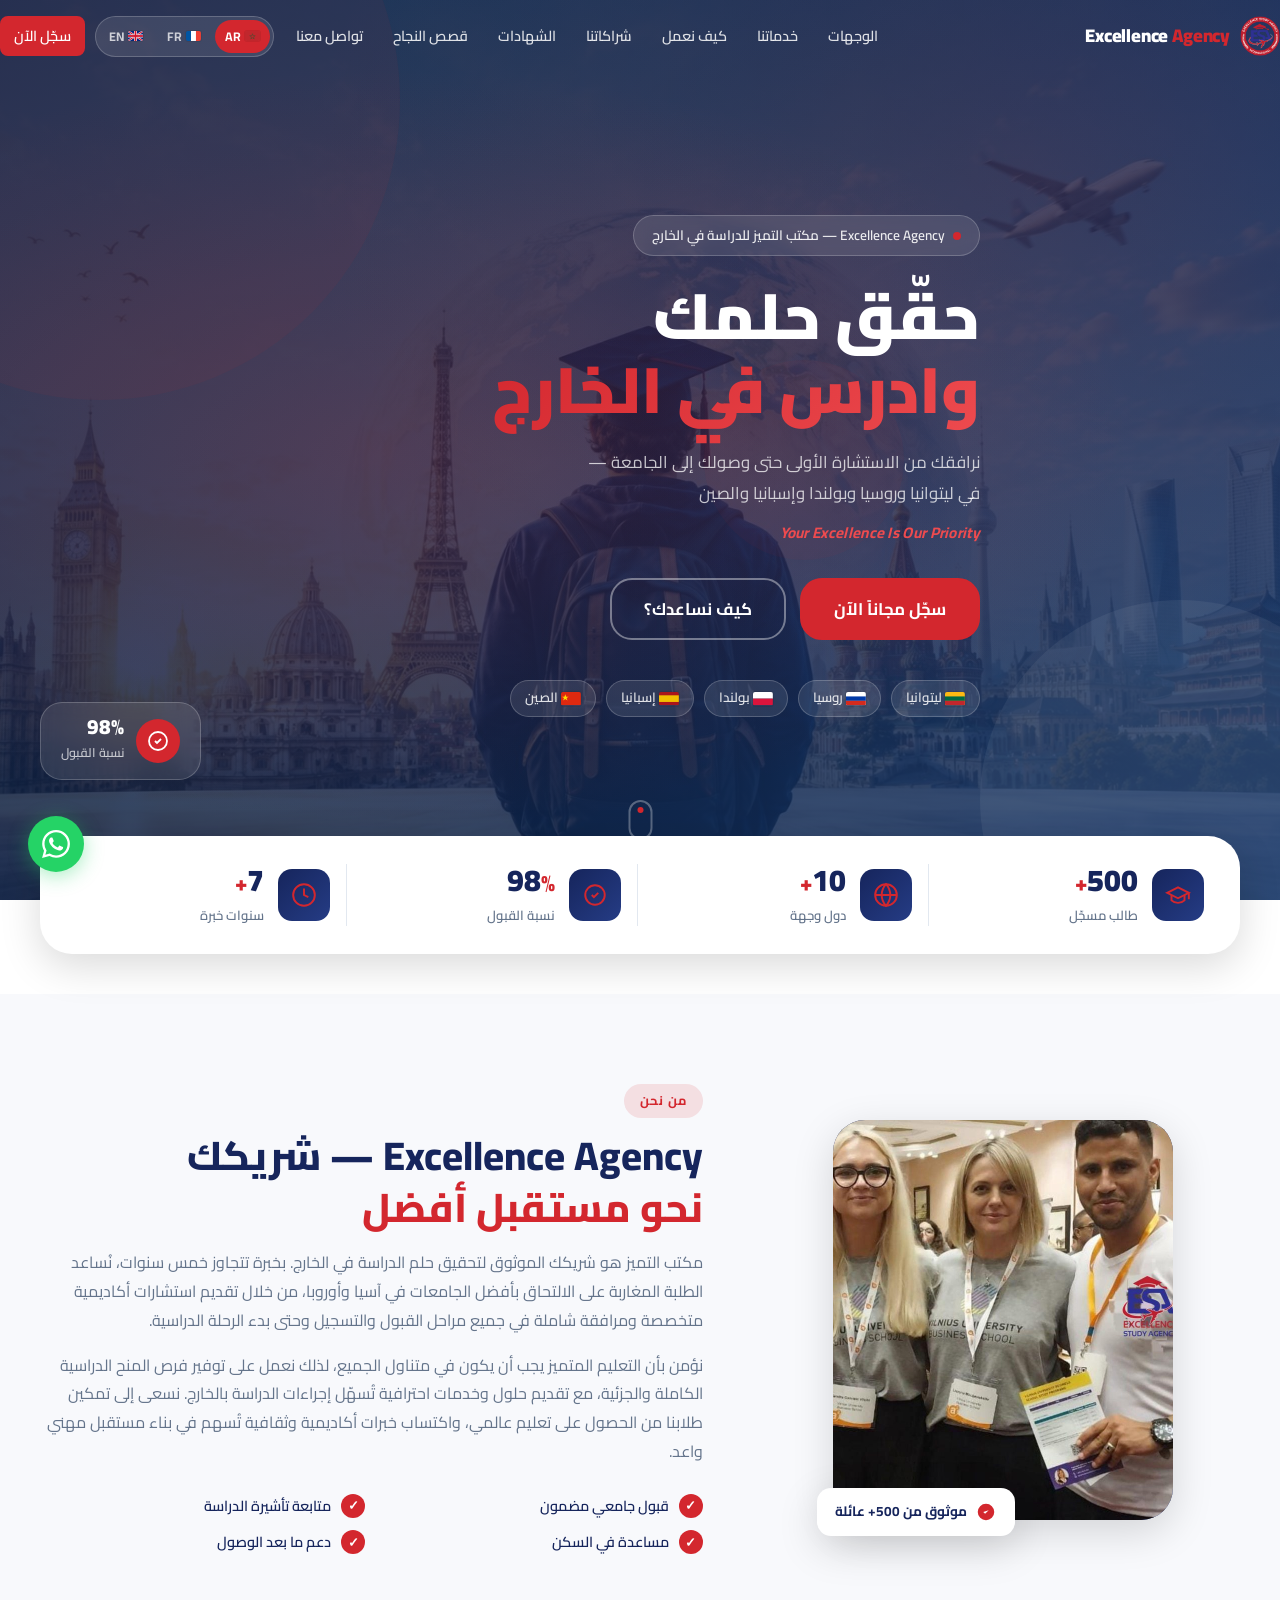
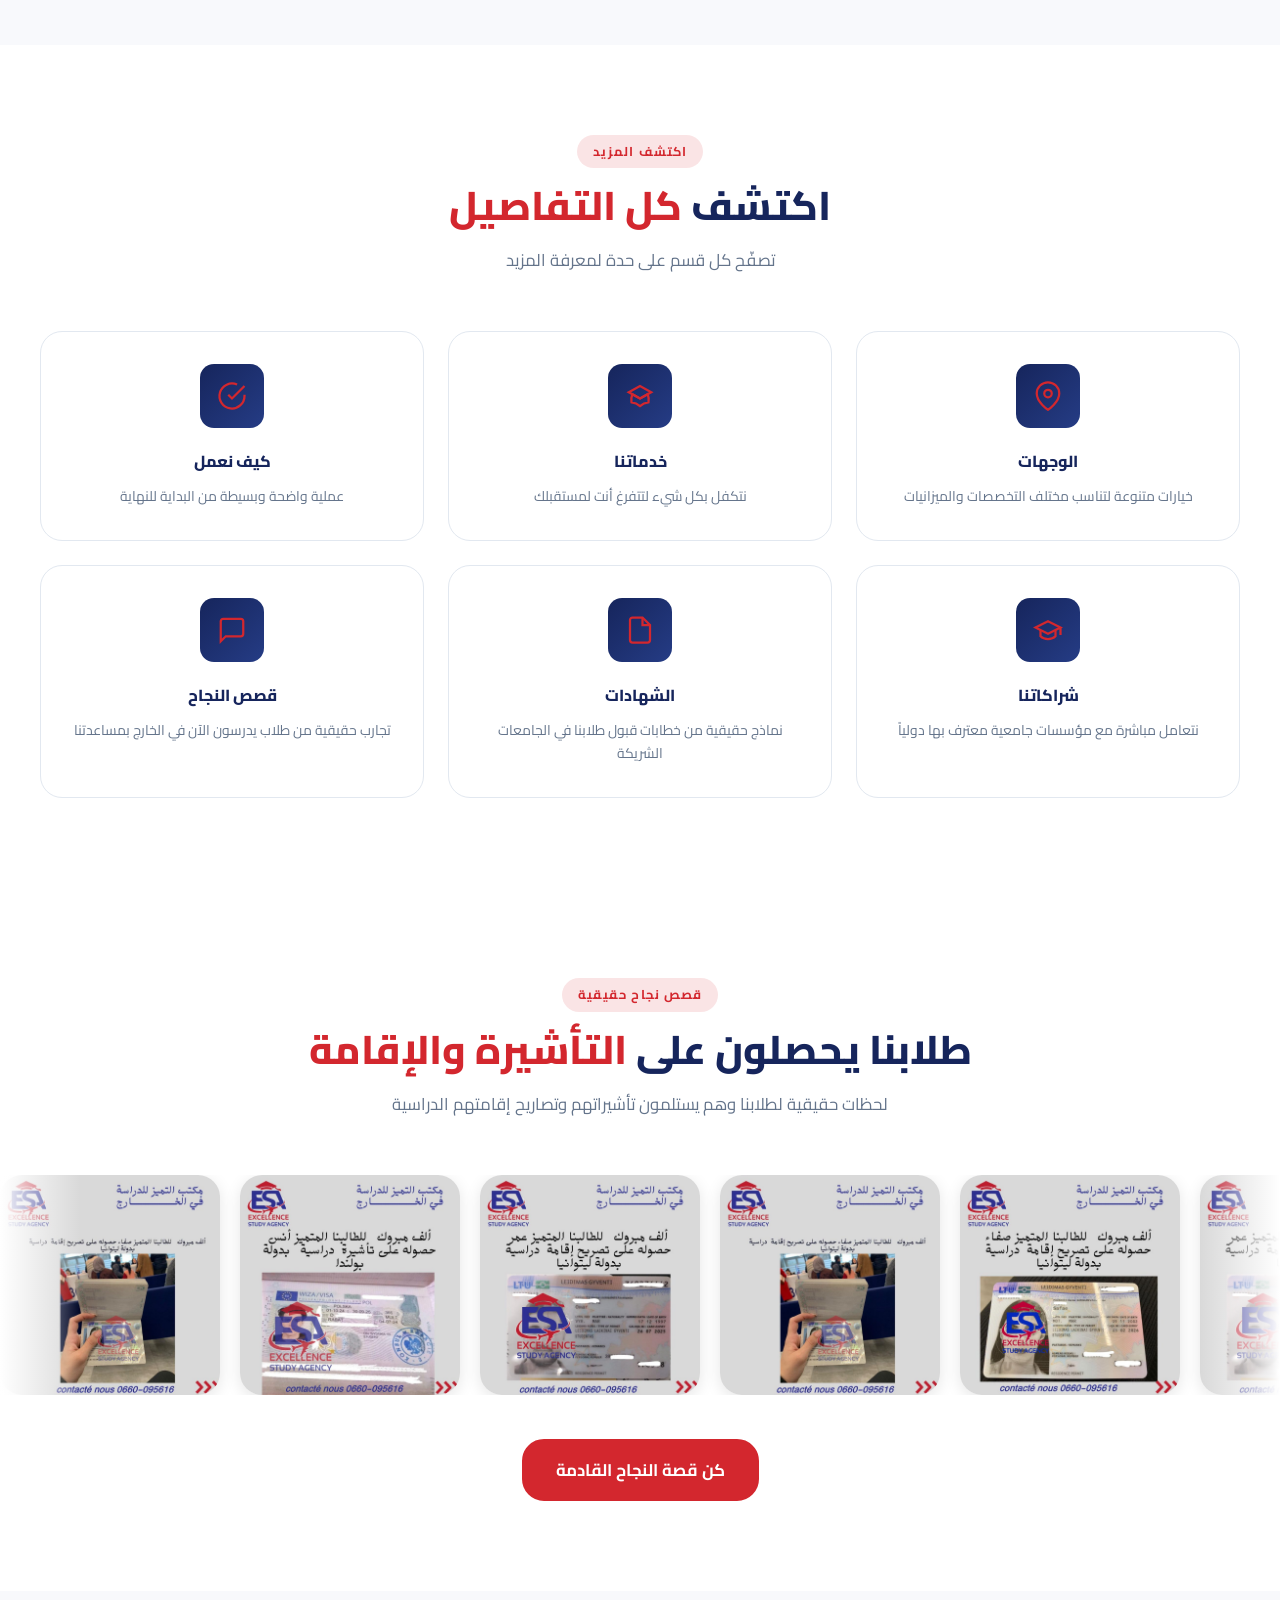
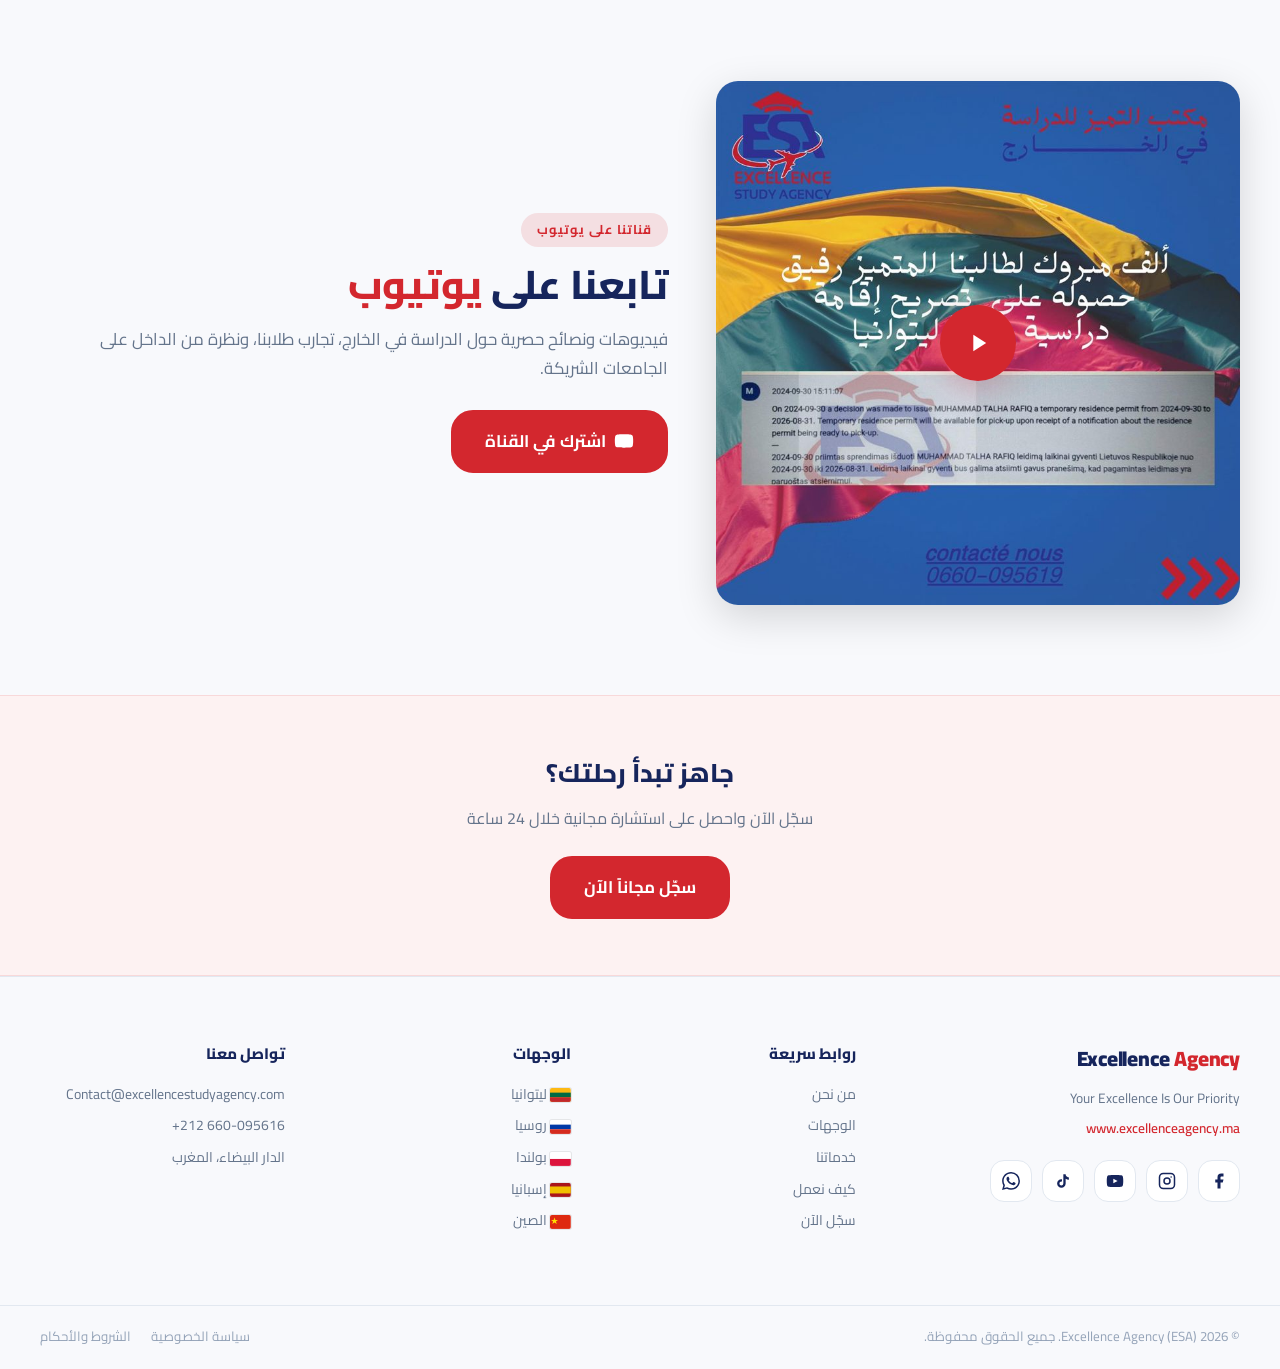
==== index.html @ 43adf882 "Rebrand to Excellence Agency and wire up the apply form to Telegram/Sheets Rebrand: replaced "Excell" ====
<!DOCTYPE html>
<html lang="ar" dir="rtl">
<head>
  <meta charset="UTF-8" />
  <meta name="viewport" content="width=device-width, initial-scale=1.0" />
  <title>Excellence Agency | مكتب التميز للدراسة في الخارج</title>
  <meta name="description" content="مكتب التميز للدراسة في الخارج (ESA) – شريكك الموثوق لإيصالك إلى أفضل الجامعات في ليتوانيا وروسيا وبولندا وإسبانيا والصين." />
  <link rel="preconnect" href="https://fonts.googleapis.com" />
  <link rel="preconnect" href="https://fonts.gstatic.com" crossorigin />
  <link href="https://fonts.googleapis.com/css2?family=Cairo:wght@300;400;500;600;700;800;900&family=Poppins:wght@400;500;600;700;800&display=swap" rel="stylesheet" />
  <link rel="stylesheet" href="css/style.css" />
  <link rel="icon" type="image/png" sizes="32x32" href="img/favicon-32.png" />
  <link rel="icon" type="image/png" sizes="16x16" href="img/favicon-16.png" />
  <link rel="apple-touch-icon" sizes="180x180" href="img/apple-touch-icon.png" />

  <!-- Meta Pixel Code -->
  <script>
  !function(f,b,e,v,n,t,s)
  {if(f.fbq)return;n=f.fbq=function(){n.callMethod?
  n.callMethod.apply(n,arguments):n.queue.push(arguments)};
  if(!f._fbq)f._fbq=n;n.push=n;n.loaded=!0;n.version='2.0';
  n.queue=[];t=b.createElement(e);t.async=!0;
  t.src=v;s=b.getElementsByTagName(e)[0];
  s.parentNode.insertBefore(t,s)}(window, document,'script',
  'https://connect.facebook.net/en_US/fbevents.js');
  fbq('init', 'YOUR_PIXEL_ID');
  fbq('track', 'PageView');
  </script>
  <noscript><img height="1" width="1" style="display:none"
  src="https://www.facebook.com/tr?id=YOUR_PIXEL_ID&ev=PageView&noscript=1" /></noscript>
  <!-- End Meta Pixel Code -->
</head>
<body>

<!-- ====== FLAG SPRITE (emoji flags don't render on Windows) ====== -->
<svg style="display:none" aria-hidden="true">
  <symbol id="flag-lt" viewBox="0 0 3 2">
    <rect width="3" height="2" fill="#fdb913"/>
    <rect y="0.667" width="3" height="0.667" fill="#006a44"/>
    <rect y="1.333" width="3" height="0.667" fill="#c1272d"/>
  </symbol>
  <symbol id="flag-ru" viewBox="0 0 3 2">
    <rect width="3" height="2" fill="#fff"/>
    <rect y="0.667" width="3" height="0.667" fill="#0039a6"/>
    <rect y="1.333" width="3" height="0.667" fill="#d52b1e"/>
  </symbol>
  <symbol id="flag-pl" viewBox="0 0 3 2">
    <rect width="3" height="1" fill="#fff"/>
    <rect y="1" width="3" height="1" fill="#dc143c"/>
  </symbol>
  <symbol id="flag-es" viewBox="0 0 3 2">
    <rect width="3" height="2" fill="#aa151b"/>
    <rect y="0.5" width="3" height="1" fill="#f1bf00"/>
  </symbol>
  <symbol id="flag-de" viewBox="0 0 3 2">
    <rect width="3" height="0.667" fill="#000"/>
    <rect y="0.667" width="3" height="0.667" fill="#dd0000"/>
    <rect y="1.333" width="3" height="0.667" fill="#ffce00"/>
  </symbol>
  <symbol id="flag-fr" viewBox="0 0 3 2">
    <rect width="1" height="2" fill="#0055a4"/>
    <rect x="1" width="1" height="2" fill="#fff"/>
    <rect x="2" width="1" height="2" fill="#ef4135"/>
  </symbol>
  <symbol id="flag-ro" viewBox="0 0 3 2">
    <rect width="1" height="2" fill="#002b7f"/>
    <rect x="1" width="1" height="2" fill="#fcd116"/>
    <rect x="2" width="1" height="2" fill="#ce1126"/>
  </symbol>
  <symbol id="flag-tr" viewBox="0 0 3 2">
    <rect width="3" height="2" fill="#e30a17"/>
    <circle cx="1.15" cy="1" r="0.5" fill="#fff"/>
    <circle cx="1.3" cy="1" r="0.42" fill="#e30a17"/>
    <polygon points="1.75,1 1.9,1.08 1.86,0.9 2,0.78 1.82,0.76 1.75,0.6 1.68,0.76 1.5,0.78 1.64,0.9 1.6,1.08" fill="#fff"/>
  </symbol>
  <symbol id="flag-cy" viewBox="0 0 3 2">
    <rect width="3" height="2" fill="#fff"/>
    <path d="M0.8,1.3 Q1.0,0.8 1.4,0.9 Q1.7,0.85 1.9,1.0 Q2.15,0.95 2.3,1.1 Q2.1,1.25 1.9,1.2 Q1.6,1.35 1.3,1.25 Q1.0,1.4 0.8,1.3 Z" fill="#d57800"/>
  </symbol>
  <symbol id="flag-ma" viewBox="0 0 3 2">
    <rect width="3" height="2" fill="#c1272d"/>
    <polygon points="1.5,0.55 1.63,0.95 2.05,0.95 1.71,1.19 1.84,1.6 1.5,1.35 1.16,1.6 1.29,1.19 0.95,0.95 1.37,0.95" fill="none" stroke="#006233" stroke-width="0.07"/>
  </symbol>
  <symbol id="flag-cn" viewBox="0 0 3 2"><rect width="3" height="2" fill="#de2910"/><polygon points="0.65,0.35 0.78,0.72 1.15,0.72 0.85,0.92 0.97,1.28 0.65,1.07 0.33,1.28 0.45,0.92 0.15,0.72 0.52,0.72" fill="#ffde00"/></symbol>
  <symbol id="flag-gb" viewBox="0 0 3 2">
    <rect width="3" height="2" fill="#00247d"/>
    <polygon points="0,0 0.3,0 3,1.75 3,2 2.7,2 0,0.25" fill="#fff"/>
    <polygon points="3,0 2.7,0 0,1.75 0,2 0.3,2 3,0.25" fill="#fff"/>
    <polygon points="0,0 0.15,0 3,1.85 3,2 2.85,2 0,0.15" fill="#cf142b"/>
    <polygon points="3,0 2.85,0 0,1.85 0,2 0.15,2 3,0.15" fill="#cf142b"/>
    <rect x="1.2" width="0.6" height="2" fill="#fff"/>
    <rect y="0.7" width="3" height="0.6" fill="#fff"/>
    <rect x="1.32" width="0.36" height="2" fill="#cf142b"/>
    <rect y="0.82" width="3" height="0.36" fill="#cf142b"/>
  </symbol>
</svg>

<!-- ====== NAVBAR ====== -->
<header id="navbar" class="navbar">
  <div class="container nav-inner">
    <a href="index.html" class="logo">
      <img src="img/logo.png" alt="Excellence Agency" class="logo-img" />
      <span class="logo-text">Excellence <span class="logo-accent">Agency</span></span>
    </a>

    <nav class="nav-links" id="navLinks">
      <a href="destinations.html" data-i18n="nav.destinations">الوجهات</a>
      <a href="services.html" data-i18n="nav.services">خدماتنا</a>
      <a href="how-it-works.html" data-i18n="nav.how">كيف نعمل</a>
      <a href="partners.html" data-i18n="nav.partners">شراكاتنا</a>
      <a href="certificates.html" data-i18n="nav.certificates">الشهادات</a>
      <a href="testimonials.html" data-i18n="nav.testimonials">قصص النجاح</a>
      <a href="contact.html" data-i18n="nav.contact">تواصل معنا</a>
      <div class="lang-switch">
        <button type="button" data-lang="ar" aria-label="العربية"><svg class="flag-icon"><use href="#flag-ma"/></svg> AR</button>
        <button type="button" data-lang="fr" aria-label="Français"><svg class="flag-icon"><use href="#flag-fr"/></svg> FR</button>
        <button type="button" data-lang="en" aria-label="English"><svg class="flag-icon"><use href="#flag-gb"/></svg> EN</button>
      </div>
      <a href="apply.html" class="btn btn-primary btn-sm" data-i18n="nav.cta">سجّل الآن</a>
    </nav>

    <button class="hamburger" id="hamburger" aria-label="القائمة">
      <span></span><span></span><span></span>
    </button>
  </div>
</header>

<!-- ====== HERO ====== -->
<section class="hero" id="home">
  <div class="hero-bg">
    <div class="hero-slider">
      <div class="hero-slide active" style="background-image:url('img/hero-slide-1.jpg')"></div>
    </div>
    <div class="hero-overlay"></div>
    <div class="hero-shapes">
      <div class="shape shape-1"></div>
      <div class="shape shape-2"></div>
      <div class="shape shape-3"></div>
    </div>
  </div>
  <div class="container hero-content">
    <div class="hero-badge animate-fade-up">
      <span class="badge-dot"></span>
      <span data-i18n="hero.badge">Excellence Agency — مكتب التميز للدراسة في الخارج</span>
    </div>
    <h1 class="hero-title animate-fade-up delay-1" data-i18n-html="hero.title.html">
      حقّق حلمك<br />
      <span class="hero-highlight">وادرس في الخارج</span>
    </h1>
    <p class="hero-subtitle animate-fade-up delay-2" data-i18n-html="hero.subtitle.html">
      نرافقك من الاستشارة الأولى حتى وصولك إلى الجامعة —<br />
      في ليتوانيا وروسيا وبولندا وإسبانيا والصين
    </p>
    <p class="hero-tagline animate-fade-up delay-2" data-i18n="hero.tagline">Your Excellence Is Our Priority</p>
    <div class="hero-actions animate-fade-up delay-3">
      <a href="apply.html" class="btn btn-primary btn-lg" data-i18n="hero.cta1">
        سجّل مجاناً الآن
      </a>
      <a href="how-it-works.html" class="btn btn-outline btn-lg" data-i18n="hero.cta2">
        كيف نساعدك؟
      </a>
    </div>
    <div class="hero-flags animate-fade-up delay-4">
      <span class="flag-chip"><svg class="flag-icon"><use href="#flag-lt"/></svg> <span data-i18n="dest.lt.name">ليتوانيا</span></span>
      <span class="flag-chip"><svg class="flag-icon"><use href="#flag-ru"/></svg> <span data-i18n="dest.ru.name">روسيا</span></span>
      <span class="flag-chip"><svg class="flag-icon"><use href="#flag-pl"/></svg> <span data-i18n="dest.pl.name">بولندا</span></span>
      <span class="flag-chip"><svg class="flag-icon"><use href="#flag-es"/></svg> <span data-i18n="dest.es.name">إسبانيا</span></span>
      <span class="flag-chip"><svg class="flag-icon"><use href="#flag-cn"/></svg> <span data-i18n="dest.cn.name">الصين</span></span>
    </div>
  </div>
  <div class="hero-scroll">
    <div class="scroll-indicator">
      <div class="scroll-dot"></div>
    </div>
    <span data-i18n="hero.scroll">اكتشف أكثر</span>
  </div>
  <div class="hero-trust-badge">
    <div class="hero-trust-badge-icon">
      <svg width="24" height="24" viewBox="0 0 24 24" fill="none" stroke="currentColor" stroke-width="1.8"><path d="M9 12l2 2 4-4m6 2a9 9 0 11-18 0 9 9 0 0118 0z"/></svg>
    </div>
    <div>
      <strong>98%</strong>
      <span data-i18n="stats.acceptance">نسبة القبول</span>
    </div>
  </div>
</section>

<!-- ====== STATS ====== -->
<section class="stats-bar">
  <div class="container stats-grid">
    <div class="stat-item" data-target="500">
      <div class="stat-icon">
        <svg width="26" height="26" viewBox="0 0 24 24" fill="none" stroke="currentColor" stroke-width="1.8"><path d="M22 10v6M2 10l10-5 10 5-10 5-10-5z"/><path d="M6 12v5c3 3 9 3 12 0v-5"/></svg>
      </div>
      <div class="stat-text">
        <span><span class="stat-number" data-count="500">0</span><span class="stat-plus">+</span></span>
        <p class="stat-label" data-i18n="stats.students">طالب مسجّل</p>
      </div>
    </div>
    <div class="stat-item" data-target="10">
      <div class="stat-icon">
        <svg width="26" height="26" viewBox="0 0 24 24" fill="none" stroke="currentColor" stroke-width="1.8"><circle cx="12" cy="12" r="10"/><path d="M2 12h20M12 2a15.3 15.3 0 014 10 15.3 15.3 0 01-4 10 15.3 15.3 0 01-4-10 15.3 15.3 0 014-10z"/></svg>
      </div>
      <div class="stat-text">
        <span><span class="stat-number" data-count="10">0</span><span class="stat-plus">+</span></span>
        <p class="stat-label" data-i18n="stats.countries">دول وجهة</p>
      </div>
    </div>
    <div class="stat-item" data-target="98">
      <div class="stat-icon">
        <svg width="26" height="26" viewBox="0 0 24 24" fill="none" stroke="currentColor" stroke-width="1.8"><path d="M9 12l2 2 4-4m6 2a9 9 0 11-18 0 9 9 0 0118 0z"/></svg>
      </div>
      <div class="stat-text">
        <span><span class="stat-number" data-count="98">0</span><span class="stat-plus">%</span></span>
        <p class="stat-label" data-i18n="stats.acceptance">نسبة القبول</p>
      </div>
    </div>
    <div class="stat-item" data-target="7">
      <div class="stat-icon">
        <svg width="26" height="26" viewBox="0 0 24 24" fill="none" stroke="currentColor" stroke-width="1.8"><circle cx="12" cy="12" r="10"/><polyline points="12 6 12 12 16 14"/></svg>
      </div>
      <div class="stat-text">
        <span><span class="stat-number" data-count="7">0</span><span class="stat-plus">+</span></span>
        <p class="stat-label" data-i18n="stats.experience">سنوات خبرة</p>
      </div>
    </div>
  </div>
</section>

<!-- ====== ABOUT ====== -->
<section class="about section" id="about">
  <div class="container about-grid">
    <div class="about-visual">
      <div class="about-img-wrap">
        <div class="about-img-placeholder">
          <img src="img/founder.jpg" alt="مؤسس Excellence Agency مع فريق Vilnius University Business School" class="about-founder-img" loading="lazy" width="680" height="800" />
        </div>
        <div class="about-badge-float">
          <svg width="22" height="22" viewBox="0 0 24 24" fill="var(--gold)"><path d="M9 12l2 2 4-4m6 2a9 9 0 11-18 0 9 9 0 0118 0z"/></svg>
          <span data-i18n="about.badge">موثوق من 500+ عائلة</span>
        </div>
      </div>
    </div>
    <div class="about-content">
      <div class="section-tag" data-i18n="about.tag">من نحن</div>
      <h2 class="section-title" data-i18n-html="about.title.html">Excellence Agency — شريكك<br /><span class="text-gold">نحو مستقبل أفضل</span></h2>
      <p class="about-text" data-i18n="about.p1">
        مكتب التميز هو شريكك الموثوق لتحقيق حلم الدراسة في الخارج...
      </p>
      <p class="about-text" data-i18n="about.p2">
        نؤمن بأن التعليم المتميز يجب أن يكون في متناول الجميع...
      </p>
      <div class="about-features">
        <div class="about-feature">
          <div class="feature-icon-sm">✓</div>
          <span data-i18n="about.feat1">قبول جامعي مضمون</span>
        </div>
        <div class="about-feature">
          <div class="feature-icon-sm">✓</div>
          <span data-i18n="about.feat2">متابعة تأشيرة الدراسة</span>
        </div>
        <div class="about-feature">
          <div class="feature-icon-sm">✓</div>
          <span data-i18n="about.feat3">مساعدة في السكن</span>
        </div>
        <div class="about-feature">
          <div class="feature-icon-sm">✓</div>
          <span data-i18n="about.feat4">دعم ما بعد الوصول</span>
        </div>
      </div>
    </div>
  </div>
</section>

<!-- ====== EXPLORE (links to dedicated pages) ====== -->
<section class="services section" id="explore" style="background:var(--white)">
  <div class="container">
    <div class="section-header">
      <div class="section-tag" data-i18n="home.explore.tag">اكتشف المزيد</div>
      <h2 class="section-title" data-i18n-html="home.explore.title.html">اكتشف <span class="text-gold">كل التفاصيل</span></h2>
      <p class="section-subtitle" data-i18n="home.explore.subtitle">تصفّح كل قسم على حدة لمعرفة المزيد</p>
    </div>
    <div class="services-grid">
      <a href="destinations.html" class="service-card" style="text-decoration:none">
        <div class="service-icon"><svg viewBox="0 0 24 24" fill="none" stroke="currentColor" stroke-width="1.8"><path d="M21 10c0 7-9 13-9 13s-9-6-9-13a9 9 0 0118 0z"/><circle cx="12" cy="10" r="3"/></svg></div>
        <h3 data-i18n="nav.destinations">الوجهات</h3>
        <p data-i18n="dest.subtitle">خيارات متنوعة لتناسب مختلف التخصصات والميزانيات</p>
      </a>
      <a href="services.html" class="service-card" style="text-decoration:none">
        <div class="service-icon"><svg viewBox="0 0 24 24" fill="none" stroke="currentColor" stroke-width="1.8"><path d="M12 14l9-5-9-5-9 5 9 5z"/><path d="M12 14l6.16-3.422a12.083 12.083 0 01.665 6.479A11.952 11.952 0 0012 20.055a11.952 11.952 0 00-6.824-2.998 12.078 12.078 0 01.665-6.479L12 14z"/></svg></div>
        <h3 data-i18n="nav.services">خدماتنا</h3>
        <p data-i18n="services.subtitle">نتكفل بكل شيء لتتفرغ أنت لمستقبلك</p>
      </a>
      <a href="how-it-works.html" class="service-card" style="text-decoration:none">
        <div class="service-icon"><svg viewBox="0 0 24 24" fill="none" stroke="currentColor" stroke-width="1.8"><path d="M22 11.08V12a10 10 0 11-5.93-9.14"/><polyline points="22 4 12 14.01 9 11.01"/></svg></div>
        <h3 data-i18n="nav.how">كيف نعمل</h3>
        <p data-i18n="how.subtitle">عملية واضحة وبسيطة من البداية للنهاية</p>
      </a>
      <a href="partners.html" class="service-card" style="text-decoration:none">
        <div class="service-icon"><svg viewBox="0 0 24 24" fill="none" stroke="currentColor" stroke-width="1.8"><path d="M22 10v6M2 10l10-5 10 5-10 5-10-5z"/><path d="M6 12v5c3 3 9 3 12 0v-5"/></svg></div>
        <h3 data-i18n="nav.partners">شراكاتنا</h3>
        <p data-i18n="partners.subtitle">نتعامل مباشرة مع مؤسسات جامعية معترف بها دولياً</p>
      </a>
      <a href="certificates.html" class="service-card" style="text-decoration:none">
        <div class="service-icon"><svg viewBox="0 0 24 24" fill="none" stroke="currentColor" stroke-width="1.8"><path d="M14 2H6a2 2 0 00-2 2v16a2 2 0 002 2h12a2 2 0 002-2V8z"/><polyline points="14 2 14 8 20 8"/></svg></div>
        <h3 data-i18n="nav.certificates">الشهادات</h3>
        <p data-i18n="certs.subtitle">نماذج حقيقية من خطابات قبول طلابنا في الجامعات الشريكة</p>
      </a>
      <a href="testimonials.html" class="service-card" style="text-decoration:none">
        <div class="service-icon"><svg viewBox="0 0 24 24" fill="none" stroke="currentColor" stroke-width="1.8"><path d="M21 15a2 2 0 01-2 2H7l-4 4V5a2 2 0 012-2h14a2 2 0 012 2z"/></svg></div>
        <h3 data-i18n="nav.testimonials">قصص النجاح</h3>
        <p data-i18n="testi.subtitle">تجارب حقيقية من طلاب يدرسون الآن في الخارج بمساعدتنا</p>
      </a>
    </div>
  </div>
</section>

<!-- ====== VISA SUCCESS CAROUSEL ====== -->
<section class="visa-success section">
  <div class="container">
    <div class="section-header">
      <div class="section-tag" data-i18n="visa.tag">قصص نجاح حقيقية</div>
      <h2 class="section-title" data-i18n-html="visa.title.html">طلابنا يحصلون على <span class="text-gold">التأشيرة والإقامة</span></h2>
      <p class="section-subtitle" data-i18n="visa.subtitle">لحظات حقيقية لطلابنا وهم يستلمون تأشيراتهم وتصاريح إقامتهم الدراسية</p>
    </div>
  </div>
  <div class="visa-carousel" role="region" aria-label="صور نجاح طلابنا في الحصول على التأشيرة">
    <div class="visa-track">
      <button type="button" class="visa-slide"><img src="img/success/success-01.jpg" alt="طالب حصل على تأشيرة دراسية" loading="lazy" width="900" height="900" /></button>
      <button type="button" class="visa-slide"><img src="img/success/success-02.jpg" alt="طالب حصل على تأشيرة دراسية" loading="lazy" width="900" height="900" /></button>
      <button type="button" class="visa-slide"><img src="img/success/success-03.jpg" alt="طالب حصل على تأشيرة دراسية" loading="lazy" width="900" height="900" /></button>
      <button type="button" class="visa-slide"><img src="img/success/success-04.jpg" alt="طالب حصل على تأشيرة دراسية" loading="lazy" width="900" height="900" /></button>
      <button type="button" class="visa-slide"><img src="img/success/success-05.jpg" alt="طالب حصل على تأشيرة دراسية" loading="lazy" width="900" height="900" /></button>
      <button type="button" class="visa-slide"><img src="img/success/success-06.jpg" alt="طالب حصل على تأشيرة دراسية" loading="lazy" width="900" height="900" /></button>
      <button type="button" class="visa-slide"><img src="img/success/success-07.jpg" alt="طالب حصل على تأشيرة دراسية" loading="lazy" width="900" height="900" /></button>
      <button type="button" class="visa-slide"><img src="img/success/success-08.jpg" alt="طالب حصل على تأشيرة دراسية" loading="lazy" width="900" height="900" /></button>
      <button type="button" class="visa-slide"><img src="img/success/success-09.jpg" alt="طالب حصل على تأشيرة دراسية" loading="lazy" width="900" height="900" /></button>
      <button type="button" class="visa-slide"><img src="img/success/success-10.jpg" alt="طالب حصل على تأشيرة دراسية" loading="lazy" width="900" height="900" /></button>
      <button type="button" class="visa-slide"><img src="img/success/success-11.jpg" alt="طالب حصل على تأشيرة دراسية" loading="lazy" width="900" height="900" /></button>
      <button type="button" class="visa-slide"><img src="img/success/success-12.jpg" alt="طالب حصل على تأشيرة دراسية" loading="lazy" width="900" height="900" /></button>
      <button type="button" class="visa-slide"><img src="img/success/success-13.jpg" alt="طالب حصل على تأشيرة دراسية" loading="lazy" width="900" height="900" /></button>
      <button type="button" class="visa-slide"><img src="img/success/success-14.jpg" alt="طالب حصل على تأشيرة دراسية" loading="lazy" width="900" height="900" /></button>
      <button type="button" class="visa-slide"><img src="img/success/success-15.jpg" alt="طالب حصل على تأشيرة دراسية" loading="lazy" width="900" height="900" /></button>
      <button type="button" class="visa-slide"><img src="img/success/success-16.jpg" alt="طالب حصل على تأشيرة دراسية" loading="lazy" width="900" height="900" /></button>
      <button type="button" class="visa-slide"><img src="img/success/success-17.jpg" alt="طالب حصل على تأشيرة دراسية" loading="lazy" width="900" height="900" /></button>
      <button type="button" class="visa-slide"><img src="img/success/success-18.jpg" alt="طالب حصل على تأشيرة دراسية" loading="lazy" width="900" height="900" /></button>
      <button type="button" class="visa-slide"><img src="img/success/success-19.jpg" alt="طالب حصل على تأشيرة دراسية" loading="lazy" width="900" height="900" /></button>
      <button type="button" class="visa-slide"><img src="img/success/success-20.jpg" alt="طالب حصل على تأشيرة دراسية" loading="lazy" width="900" height="900" /></button>
      <button type="button" class="visa-slide"><img src="img/success/success-21.jpg" alt="طالب حصل على تأشيرة دراسية" loading="lazy" width="900" height="900" /></button>
      <button type="button" class="visa-slide"><img src="img/success/success-22.jpg" alt="طالب حصل على تأشيرة دراسية" loading="lazy" width="900" height="900" /></button>
      <button type="button" class="visa-slide"><img src="img/success/success-23.jpg" alt="طالب حصل على تأشيرة دراسية" loading="lazy" width="900" height="900" /></button>
      <button type="button" class="visa-slide"><img src="img/success/success-24.jpg" alt="طالب حصل على تأشيرة دراسية" loading="lazy" width="900" height="900" /></button>
      <button type="button" class="visa-slide"><img src="img/success/success-25.jpg" alt="طالب حصل على تأشيرة دراسية" loading="lazy" width="900" height="900" /></button>
      <button type="button" class="visa-slide"><img src="img/success/success-26.jpg" alt="طالب حصل على تأشيرة دراسية" loading="lazy" width="900" height="900" /></button>
      <button type="button" class="visa-slide"><img src="img/success/success-27.jpg" alt="طالب حصل على تأشيرة دراسية" loading="lazy" width="900" height="900" /></button>
      <button type="button" class="visa-slide"><img src="img/success/success-28.jpg" alt="طالب حصل على تأشيرة دراسية" loading="lazy" width="900" height="900" /></button>
      <button type="button" class="visa-slide"><img src="img/success/success-29.jpg" alt="طالب حصل على تأشيرة دراسية" loading="lazy" width="900" height="900" /></button>
      <button type="button" class="visa-slide"><img src="img/success/success-30.jpg" alt="طالب حصل على تأشيرة دراسية" loading="lazy" width="900" height="900" /></button>
    </div>
  </div>
  <div class="container">
    <div class="visa-success-cta">
      <a href="apply.html" class="btn btn-primary btn-lg" data-i18n="visa.cta">كن قصة النجاح القادمة</a>
    </div>
  </div>
</section>

<div class="cert-lightbox" id="visaLightbox">
  <button type="button" class="cert-lightbox-close" id="visaLightboxClose" aria-label="Close">&times;</button>
  <img src="" alt="" id="visaLightboxImg" />
</div>

<!-- ====== YOUTUBE ====== -->
<section class="youtube-promo section">
  <div class="container youtube-promo-grid">
    <a href="https://www.youtube.com/@excellence_agency" class="youtube-thumbnail" target="_blank" rel="noopener" aria-label="شاهد قناتنا على يوتيوب">
      <img src="img/youtube-thumbnail.jpg" alt="Excellence Agency على يوتيوب" loading="lazy" />
      <span class="youtube-play-btn">
        <svg width="28" height="28" viewBox="0 0 24 24" fill="currentColor"><path d="M8 5v14l11-7z"/></svg>
      </span>
    </a>
    <div class="youtube-promo-text">
      <div class="section-tag" data-i18n="youtube.tag">قناتنا على يوتيوب</div>
      <h2 class="section-title" data-i18n-html="youtube.title.html">تابعنا على <span class="text-gold">يوتيوب</span></h2>
      <p class="section-subtitle" data-i18n="youtube.subtitle">فيديوهات ونصائح حصرية حول الدراسة في الخارج، تجارب طلابنا، ونظرة من الداخل على الجامعات الشريكة.</p>
      <a href="https://www.youtube.com/@excellence_agency" class="btn btn-primary btn-lg" target="_blank" rel="noopener">
        <svg width="20" height="20" viewBox="0 0 24 24" fill="currentColor"><path d="M22.54 6.42a2.78 2.78 0 00-1.95-1.96C18.88 4 12 4 12 4s-6.88 0-8.59.46a2.78 2.78 0 00-1.95 1.96A29 29 0 001 12a29 29 0 00.46 5.58a2.78 2.78 0 001.95 1.95C5.12 20 12 20 12 20s6.88 0 8.59-.47a2.78 2.78 0 001.95-1.95A29 29 0 0023 12a29 29 0 00-.46-5.58z"/><polygon points="9.75 15.02 15.5 12 9.75 8.98 9.75 15.02" fill="white"/></svg>
        <span data-i18n="youtube.cta">اشترك في القناة</span>
      </a>
    </div>
  </div>
</section>

<!-- ====== CTA ====== -->
<section class="page-cta">
  <div class="container">
    <h2 data-i18n="home.cta.title">جاهز تبدأ رحلتك؟</h2>
    <p data-i18n="home.cta.subtitle">سجّل الآن واحصل على استشارة مجانية خلال 24 ساعة</p>
    <a href="apply.html" class="btn btn-primary btn-lg" data-i18n="hero.cta1">سجّل مجاناً الآن</a>
  </div>
</section>

<!-- ====== FOOTER ====== -->
<footer class="footer">
  <div class="container footer-inner">
    <div class="footer-brand">
      <span class="logo-text footer-logo">Excellence <span class="logo-accent">Agency</span></span>
      <p data-i18n="footer.tagline">Your Excellence Is Our Priority</p>
      <p class="footer-site">www.excellenceagency.ma</p>
      <div class="footer-social">
        <a href="https://www.facebook.com/share/19CaDQ6mUM/?mibextid=wwXIfr" class="social-btn" aria-label="فيسبوك" target="_blank" rel="noopener">
          <svg width="18" height="18" viewBox="0 0 24 24" fill="currentColor"><path d="M18 2h-3a5 5 0 00-5 5v3H7v4h3v8h4v-8h3l1-4h-4V7a1 1 0 011-1h3z"/></svg>
        </a>
        <a href="https://www.instagram.com/excellence_agency_esa?igsh=MWF2Zm5uZWpnbW5zbw==" class="social-btn" aria-label="إنستغرام" target="_blank" rel="noopener">
          <svg width="18" height="18" viewBox="0 0 24 24" fill="none" stroke="currentColor" stroke-width="2"><rect x="2" y="2" width="20" height="20" rx="5"/><circle cx="12" cy="12" r="4"/><circle cx="17.5" cy="6.5" r="1" fill="currentColor" stroke="none"/></svg>
        </a>
        <a href="https://www.youtube.com/@excellence_agency" class="social-btn" aria-label="يوتيوب" target="_blank">
          <svg width="18" height="18" viewBox="0 0 24 24" fill="currentColor"><path d="M22.54 6.42a2.78 2.78 0 00-1.95-1.96C18.88 4 12 4 12 4s-6.88 0-8.59.46a2.78 2.78 0 00-1.95 1.96A29 29 0 001 12a29 29 0 00.46 5.58a2.78 2.78 0 001.95 1.95C5.12 20 12 20 12 20s6.88 0 8.59-.47a2.78 2.78 0 001.95-1.95A29 29 0 0023 12a29 29 0 00-.46-5.58z"/><polygon points="9.75 15.02 15.5 12 9.75 8.98 9.75 15.02" fill="white"/></svg>
        </a>
        <a href="https://www.tiktok.com/@excellence_agency?_r=1&_t=ZS-988aOxyGcuA" class="social-btn" aria-label="تيك توك" target="_blank" rel="noopener">
          <svg width="18" height="18" viewBox="0 0 24 24" fill="currentColor"><path d="M16.6 5.82s.51.5 0 0A4.278 4.278 0 0115.54 3h-3.09v12.4a2.592 2.592 0 01-2.59 2.5c-1.42 0-2.6-1.16-2.6-2.6 0-1.72 1.66-3.01 3.37-2.48V9.66c-3.45-.46-6.47 2.22-6.47 5.64 0 3.33 2.76 5.7 5.69 5.7 3.14 0 5.69-2.55 5.69-5.7V9.01a7.35 7.35 0 004.3 1.38V7.3s-1.88.09-3.24-1.48z"/></svg>
        </a>
        <a href="https://wa.me/212660095616" class="social-btn" aria-label="واتساب" target="_blank">
          <svg width="18" height="18" viewBox="0 0 24 24" fill="currentColor"><path d="M17.472 14.382c-.297-.149-1.758-.867-2.03-.967-.273-.099-.471-.148-.67.15-.197.297-.767.966-.94 1.164-.173.199-.347.223-.644.075-.297-.15-1.255-.463-2.39-1.475-.883-.788-1.48-1.761-1.653-2.059-.173-.297-.018-.458.13-.606.134-.133.298-.347.446-.52.149-.174.198-.298.298-.497.099-.198.05-.371-.025-.52-.075-.149-.669-1.612-.916-2.207-.242-.579-.487-.5-.669-.51-.173-.008-.371-.01-.57-.01-.198 0-.52.074-.792.372-.272.297-1.04 1.016-1.04 2.479 0 1.462 1.065 2.875 1.213 3.074.149.198 2.096 3.2 5.077 4.487.709.306 1.262.489 1.694.625.712.227 1.36.195 1.871.118.571-.085 1.758-.719 2.006-1.413.248-.694.248-1.289.173-1.413-.074-.124-.272-.198-.57-.347m-5.421 7.403h-.004a9.87 9.87 0 01-5.031-1.378l-.361-.214-3.741.982.998-3.648-.235-.374a9.86 9.86 0 01-1.51-5.26c.001-5.45 4.436-9.884 9.888-9.884 2.64 0 5.122 1.03 6.988 2.898a9.825 9.825 0 012.893 6.994c-.003 5.45-4.437 9.884-9.885 9.884m8.413-18.297A11.815 11.815 0 0012.05 0C5.495 0 .16 5.335.157 11.892c0 2.096.547 4.142 1.588 5.945L.057 24l6.305-1.654a11.882 11.882 0 005.683 1.448h.005c6.554 0 11.89-5.335 11.893-11.893a11.821 11.821 0 00-3.48-8.413z"/></svg>
        </a>
      </div>    </div>
    <div class="footer-links">
      <h4 data-i18n="footer.links.title">روابط سريعة</h4>
      <a href="index.html#about" data-i18n="footer.links.about">من نحن</a>
      <a href="destinations.html" data-i18n="footer.links.dest">الوجهات</a>
      <a href="services.html" data-i18n="footer.links.services">خدماتنا</a>
      <a href="how-it-works.html" data-i18n="footer.links.how">كيف نعمل</a>
      <a href="apply.html" data-i18n="footer.links.apply">سجّل الآن</a>
    </div>
    <div class="footer-links">
      <h4 data-i18n="footer.dest.title">الوجهات</h4>
      <a href="destinations.html"><svg class="flag-icon"><use href="#flag-lt"/></svg> <span data-i18n="dest.lt.name">ليتوانيا</span></a>
      <a href="destinations.html"><svg class="flag-icon"><use href="#flag-ru"/></svg> <span data-i18n="dest.ru.name">روسيا</span></a>
      <a href="destinations.html"><svg class="flag-icon"><use href="#flag-pl"/></svg> <span data-i18n="dest.pl.name">بولندا</span></a>
      <a href="destinations.html"><svg class="flag-icon"><use href="#flag-es"/></svg> <span data-i18n="dest.es.name">إسبانيا</span></a>
      <a href="destinations.html"><svg class="flag-icon"><use href="#flag-cn"/></svg> <span data-i18n="dest.cn.name">الصين</span></a>
    </div>
    <div class="footer-contact">
      <h4 data-i18n="footer.contact.title">تواصل معنا</h4>
      <p>Contact@excellencestudyagency.com</p>
      <p dir="ltr">+212 660-095616</p>
      <p data-i18n="contact.address.value">الدار البيضاء، المغرب</p>
    </div>
  </div>
  <div class="footer-bottom">
    <div class="container">
      <p data-i18n="footer.copyright">© 2026 Excellence Agency (ESA). جميع الحقوق محفوظة.</p>
      <div class="footer-bottom-links">
        <a href="privacy.html" data-i18n="footer.privacy">سياسة الخصوصية</a>
        <a href="terms.html" data-i18n="footer.terms">الشروط والأحكام</a>
      </div>
    </div>
  </div>
</footer>

<!-- WhatsApp Float Button -->
<a href="https://wa.me/212660095616" class="whatsapp-float" target="_blank" aria-label="واتساب">
  <svg width="28" height="28" viewBox="0 0 24 24" fill="currentColor"><path d="M17.472 14.382c-.297-.149-1.758-.867-2.03-.967-.273-.099-.471-.148-.67.15-.197.297-.767.966-.94 1.164-.173.199-.347.223-.644.075-.297-.15-1.255-.463-2.39-1.475-.883-.788-1.48-1.761-1.653-2.059-.173-.297-.018-.458.13-.606.134-.133.298-.347.446-.52.149-.174.198-.298.298-.497.099-.198.05-.371-.025-.52-.075-.149-.669-1.612-.916-2.207-.242-.579-.487-.5-.669-.51-.173-.008-.371-.01-.57-.01-.198 0-.52.074-.792.372-.272.297-1.04 1.016-1.04 2.479 0 1.462 1.065 2.875 1.213 3.074.149.198 2.096 3.2 5.077 4.487.709.306 1.262.489 1.694.625.712.227 1.36.195 1.871.118.571-.085 1.758-.719 2.006-1.413.248-.694.248-1.289.173-1.413-.074-.124-.272-.198-.57-.347m-5.421 7.403h-.004a9.87 9.87 0 01-5.031-1.378l-.361-.214-3.741.982.998-3.648-.235-.374a9.86 9.86 0 01-1.51-5.26c.001-5.45 4.436-9.884 9.888-9.884 2.64 0 5.122 1.03 6.988 2.898a9.825 9.825 0 012.893 6.994c-.003 5.45-4.437 9.884-9.885 9.884m8.413-18.297A11.815 11.815 0 0012.05 0C5.495 0 .16 5.335.157 11.892c0 2.096.547 4.142 1.588 5.945L.057 24l6.305-1.654a11.882 11.882 0 005.683 1.448h.005c6.554 0 11.89-5.335 11.893-11.893a11.821 11.821 0 00-3.48-8.413z"/></svg>
</a>

<script src="js/i18n.js"></script>
<script src="js/script.js"></script>
</body>
</html>
---- css/style.css ----
/* ============================================
   Excellence Agency - Main Stylesheet
   RTL Arabic | Modern Education Platform
   ============================================ */

/* -- Variables -- */
:root {
  --navy:        #16255c;
  --navy-light:  #253c85;
  --gold:        #d3272e;
  --gold-light:  #ee4b4f;
  --red:         #d3272e;
  --white:       #ffffff;
  --off-white:   #f8f9fc;
  --gray-100:    #f1f4f9;
  --gray-200:    #e2e8f0;
  --gray-400:    #94a3b8;
  --gray-600:    #475569;
  --gray-800:    #1e293b;
  --text:        #1e293b;
  --text-muted:  #64748b;

  --radius-sm:   8px;
  --radius:      14px;
  --radius-lg:   22px;
  --radius-xl:   32px;

  --shadow-sm:   0 1px 3px rgba(0,0,0,.08), 0 1px 2px rgba(0,0,0,.05);
  --shadow:      0 4px 16px rgba(0,0,0,.10);
  --shadow-lg:   0 12px 40px rgba(0,0,0,.15);
  --shadow-gold: 0 8px 32px rgba(211,39,46,.25);

  --transition:  all .3s cubic-bezier(.4,0,.2,1);
  --nav-h:       72px;
}

/* -- Reset & Base -- */
*, *::before, *::after { box-sizing: border-box; margin: 0; padding: 0; }

html { scroll-behavior: smooth; font-size: 16px; }

body {
  font-family: 'Cairo', sans-serif;
  color: var(--text);
  background: var(--white);
  direction: rtl;
  text-align: right;
  line-height: 1.7;
  overflow-x: hidden;
}

img { max-width: 100%; display: block; }
a { text-decoration: none; color: inherit; transition: var(--transition); }
ul { list-style: none; }
input, select, textarea, button { font-family: 'Cairo', sans-serif; }

/* -- Container -- */
.container {
  width: min(1200px, 100% - 2rem);
  margin-inline: auto;
}

/* -- Section Defaults -- */
.section { padding-block: 90px; }

.section-header {
  text-align: center;
  margin-bottom: 56px;
}

.section-tag {
  display: inline-flex;
  align-items: center;
  gap: 8px;
  background: rgba(211,39,46,.12);
  color: var(--gold);
  font-size: .8rem;
  font-weight: 700;
  letter-spacing: .08em;
  text-transform: uppercase;
  padding: 6px 16px;
  border-radius: 100px;
  margin-bottom: 12px;
}

.section-title {
  font-size: clamp(1.7rem, 4vw, 2.5rem);
  font-weight: 800;
  line-height: 1.3;
  color: var(--navy);
  margin-bottom: 14px;
}

.section-subtitle {
  color: var(--text-muted);
  font-size: 1.05rem;
  max-width: 520px;
  margin-inline: auto;
}

.text-gold { color: var(--gold); }

/* -- Buttons -- */
.btn {
  display: inline-flex;
  align-items: center;
  gap: 8px;
  padding: 12px 24px;
  border-radius: var(--radius);
  font-family: 'Cairo', sans-serif;
  font-weight: 700;
  font-size: .95rem;
  cursor: pointer;
  border: 2px solid transparent;
  transition: var(--transition);
  white-space: nowrap;
}

.btn-primary {
  background: var(--gold);
  color: var(--white);
  border-color: var(--gold);
}
.btn-primary:hover {
  background: var(--gold-light);
  border-color: var(--gold-light);
  transform: translateY(-2px);
  box-shadow: var(--shadow-gold);
}

.btn-outline {
  background: transparent;
  color: var(--navy);
  border-color: var(--navy);
}
.btn-outline:hover {
  background: var(--navy);
  color: var(--white);
  transform: translateY(-2px);
}

.btn-whatsapp {
  background: #25d366;
  color: var(--white);
  border-color: #25d366;
}
.btn-whatsapp:hover {
  background: #1ebe5a;
  border-color: #1ebe5a;
  transform: translateY(-2px);
}

.btn-lg { padding: 15px 32px; font-size: 1.05rem; border-radius: var(--radius-lg); }
.btn-sm { padding: 8px 18px; font-size: .87rem; }

/* -- NAVBAR -- */
.navbar {
  position: fixed;
  top: 0;
  inset-inline: 0;
  z-index: 1000;
  height: var(--nav-h);
  display: flex;
  align-items: center;
  transition: var(--transition);
  background: transparent;
}

.navbar.scrolled {
  background: rgba(255,255,255,.97);
  backdrop-filter: blur(12px);
  box-shadow: var(--shadow);
}

.nav-inner {
  display: flex;
  align-items: center;
  justify-content: space-between;
  width: 100%;
}

.logo {
  display: flex;
  align-items: center;
  gap: 10px;
}

.logo-img {
  width: 40px;
  height: 40px;
  object-fit: contain;
}

.logo-text {
  font-size: 1.15rem;
  font-weight: 900;
  color: var(--white);
  transition: var(--transition);
  letter-spacing: -.01em;
  white-space: nowrap;
}

.navbar.scrolled .logo-text { color: var(--navy); }

.logo-accent { color: var(--gold); }

.nav-links {
  display: flex;
  align-items: center;
  gap: 6px;
}

.nav-links a {
  font-size: .9rem;
  font-weight: 600;
  color: rgba(255,255,255,.85);
  padding: 6px 12px;
  border-radius: var(--radius-sm);
  transition: var(--transition);
}

.nav-links a:hover { color: var(--white); background: rgba(255,255,255,.12); }

.navbar.scrolled .nav-links a { color: var(--gray-600); }
.navbar.scrolled .nav-links a:hover { color: var(--navy); background: var(--gray-100); }

.nav-links a.btn-primary,
.navbar.scrolled .nav-links a.btn-primary {
  color: var(--white);
  background: var(--gold);
}
.nav-links a.btn-primary:hover,
.navbar.scrolled .nav-links a.btn-primary:hover {
  color: var(--white);
  background: var(--gold-light);
}

.hamburger {
  display: none;
  flex-direction: column;
  gap: 5px;
  background: none;
  border: none;
  cursor: pointer;
  padding: 6px;
}
.hamburger span {
  display: block;
  width: 26px;
  height: 2.5px;
  background: var(--white);
  border-radius: 2px;
  transition: var(--transition);
}
.navbar.scrolled .hamburger span { background: var(--navy); }

/* -- HERO -- */
.hero {
  position: relative;
  min-height: 100vh;
  display: flex;
  align-items: center;
  overflow: hidden;
  padding-block: calc(var(--nav-h) + 40px) 80px;
}

.hero-bg {
  position: absolute;
  inset: 0;
  background: linear-gradient(135deg, var(--navy) 0%, #0a1f44 40%, #1a3a6b 100%);
  z-index: 0;
}

.hero-slider {
  position: absolute;
  inset: 0;
  overflow: hidden;
}

.hero-slide {
  position: absolute;
  inset: 0;
  background-size: cover;
  background-position: center;
  opacity: 0;
  transition: opacity 1.2s ease;
}

.hero-slide.active {
  opacity: 1;
  animation: heroKenBurns 20s ease-in-out infinite;
}

@keyframes heroKenBurns {
  0% { transform: scale(1) translate(0, 0); }
  50% { transform: scale(1.08) translate(-1%, -1%); }
  100% { transform: scale(1) translate(0, 0); }
}

.hero-overlay {
  position: absolute;
  inset: 0;
  background: radial-gradient(ellipse at 30% 50%, rgba(211,39,46,.18) 0%, transparent 60%),
              radial-gradient(ellipse at 80% 20%, rgba(193,39,45,.14) 0%, transparent 50%),
              linear-gradient(135deg, rgba(13,35,71,.92) 0%, rgba(10,31,68,.82) 45%, rgba(26,58,107,.88) 100%);
}

.hero-shapes {
  position: absolute;
  inset: 0;
  overflow: hidden;
  pointer-events: none;
}

.shape {
  position: absolute;
  border-radius: 50%;
  opacity: .06;
}
.shape-1 {
  width: 600px; height: 600px;
  background: var(--gold);
  top: -200px; left: -200px;
}
.shape-2 {
  width: 400px; height: 400px;
  background: var(--white);
  bottom: -100px; right: -100px;
}
.shape-3 {
  width: 200px; height: 200px;
  background: var(--gold);
  top: 40%; left: 55%;
  opacity: .04;
}

.hero-content {
  position: relative;
  z-index: 1;
  max-width: 680px;
}

.hero-badge {
  display: inline-flex;
  align-items: center;
  gap: 8px;
  background: rgba(255,255,255,.1);
  backdrop-filter: blur(8px);
  border: 1px solid rgba(255,255,255,.2);
  color: rgba(255,255,255,.9);
  font-size: .85rem;
  font-weight: 600;
  padding: 8px 18px;
  border-radius: 100px;
  margin-bottom: 24px;
}

.badge-dot {
  width: 8px; height: 8px;
  background: var(--gold);
  border-radius: 50%;
  animation: pulse 2s infinite;
}

@keyframes pulse {
  0%, 100% { opacity: 1; transform: scale(1); }
  50% { opacity: .6; transform: scale(1.3); }
}

.hero-title {
  font-size: clamp(2.4rem, 6vw, 4rem);
  font-weight: 900;
  color: var(--white);
  line-height: 1.15;
  margin-bottom: 20px;
}

.hero-highlight {
  background: linear-gradient(135deg, var(--gold), var(--gold-light));
  -webkit-background-clip: text;
  -webkit-text-fill-color: transparent;
  background-clip: text;
}

.hero-subtitle {
  font-size: 1.05rem;
  color: rgba(255,255,255,.75);
  margin-bottom: 12px;
  line-height: 1.8;
}

.hero-tagline {
  font-family: 'Cairo', sans-serif;
  font-size: .95rem;
  font-weight: 700;
  font-style: italic;
  color: var(--gold-light);
  letter-spacing: .02em;
  margin-bottom: 32px;
  direction: ltr;
  text-align: right;
}

.hero-actions {
  display: flex;
  flex-wrap: wrap;
  gap: 14px;
  margin-bottom: 40px;
}

.hero-actions .btn-outline {
  color: var(--white);
  border-color: rgba(255,255,255,.4);
}
.hero-actions .btn-outline:hover {
  background: rgba(255,255,255,.12);
  border-color: var(--white);
  color: var(--white);
}

.hero-flags {
  display: flex;
  flex-wrap: wrap;
  gap: 10px;
}

.flag-chip {
  background: rgba(255,255,255,.1);
  border: 1px solid rgba(255,255,255,.2);
  color: rgba(255,255,255,.85);
  padding: 6px 14px;
  border-radius: 100px;
  font-size: .83rem;
  font-weight: 600;
  backdrop-filter: blur(6px);
}

.hero-scroll {
  position: absolute;
  bottom: 32px;
  left: 50%;
  transform: translateX(-50%);
  display: flex;
  flex-direction: column;
  align-items: center;
  gap: 8px;
  color: rgba(255,255,255,.5);
  font-size: .75rem;
  z-index: 1;
}

.hero-trust-badge {
  position: absolute;
  bottom: 120px;
  inset-inline-end: 40px;
  z-index: 2;
  display: flex;
  align-items: center;
  gap: 12px;
  background: rgba(255,255,255,.1);
  backdrop-filter: blur(10px);
  border: 1px solid rgba(255,255,255,.2);
  border-radius: var(--radius-lg);
  padding: 14px 20px;
  animation: floatBadge 4s ease-in-out infinite;
}

.hero-trust-badge-icon {
  width: 44px;
  height: 44px;
  border-radius: 50%;
  background: var(--gold);
  color: var(--white);
  display: flex;
  align-items: center;
  justify-content: center;
  flex-shrink: 0;
}

.hero-trust-badge strong {
  display: block;
  color: var(--white);
  font-size: 1.3rem;
  font-weight: 900;
  line-height: 1;
}

.hero-trust-badge span {
  color: rgba(255,255,255,.7);
  font-size: .78rem;
  font-weight: 600;
}

@keyframes floatBadge {
  0%, 100% { transform: translateY(0); }
  50% { transform: translateY(-10px); }
}

@media (max-width: 1024px) {
  .hero-trust-badge { display: none; }
}

.scroll-indicator {
  width: 24px; height: 40px;
  border: 2px solid rgba(255,255,255,.3);
  border-radius: 12px;
  display: flex;
  align-items: flex-start;
  justify-content: center;
  padding: 5px;
}

.scroll-dot {
  width: 6px; height: 6px;
  background: var(--gold);
  border-radius: 50%;
  animation: scrollDown 1.8s infinite;
}

@keyframes scrollDown {
  0% { transform: translateY(0); opacity: 1; }
  100% { transform: translateY(18px); opacity: 0; }
}

/* -- Animations -- */
.animate-fade-up {
  opacity: 0;
  transform: translateY(30px);
  animation: fadeUp .7s forwards;
}
.delay-1 { animation-delay: .1s; }
.delay-2 { animation-delay: .25s; }
.delay-3 { animation-delay: .4s; }
.delay-4 { animation-delay: .55s; }

@keyframes fadeUp {
  to { opacity: 1; transform: translateY(0); }
}

/* -- STATS BAR -- */
.stats-bar {
  position: relative;
  z-index: 5;
  margin-top: -64px;
  margin-bottom: 40px;
  padding-inline: 1rem;
}

.stats-grid {
  display: grid;
  grid-template-columns: repeat(4, 1fr);
  gap: 4px;
  background: var(--white);
  border-radius: var(--radius-xl);
  box-shadow: var(--shadow-lg);
  padding: 28px 20px;
}

.stat-item {
  display: flex;
  align-items: center;
  gap: 14px;
  padding-inline: 16px;
  border-inline-start: 1px solid var(--gray-200);
}

.stat-item:first-child {
  border-inline-start: none;
}

.stat-icon {
  width: 52px;
  height: 52px;
  flex-shrink: 0;
  border-radius: var(--radius);
  background: linear-gradient(135deg, var(--navy), var(--navy-light));
  color: var(--gold);
  display: flex;
  align-items: center;
  justify-content: center;
}

.stat-number {
  font-size: 1.9rem;
  font-weight: 900;
  color: var(--navy);
  line-height: 1;
  font-variant-numeric: tabular-nums;
}

.stat-plus {
  font-size: 1.4rem;
  font-weight: 900;
  color: var(--gold);
}

.stat-label {
  font-size: .82rem;
  color: var(--text-muted);
  margin-top: 2px;
  font-weight: 600;
}

/* -- ABOUT -- */
.about { background: var(--off-white); }

.about-grid {
  display: grid;
  grid-template-columns: 1fr 1.4fr;
  gap: 64px;
  align-items: center;
}

.about-visual { display: flex; justify-content: center; }

.about-img-wrap {
  position: relative;
  width: 340px;
}

.about-img-placeholder {
  width: 340px;
  height: 400px;
  background: linear-gradient(135deg, var(--navy) 0%, var(--navy-light) 100%);
  border-radius: var(--radius-xl);
  display: flex;
  align-items: center;
  justify-content: center;
  box-shadow: var(--shadow-lg);
}

.about-badge-float {
  position: absolute;
  bottom: -16px;
  left: -16px;
  background: var(--white);
  border-radius: var(--radius);
  padding: 12px 18px;
  display: flex;
  align-items: center;
  gap: 8px;
  box-shadow: var(--shadow-lg);
  font-size: .85rem;
  font-weight: 700;
  color: var(--navy);
}

.about-content { padding-inline-start: 0; }

.about-text {
  color: var(--text-muted);
  font-size: 1rem;
  margin-bottom: 16px;
  line-height: 1.8;
}

.about-features {
  display: grid;
  grid-template-columns: 1fr 1fr;
  gap: 12px;
  margin-top: 28px;
}

.about-feature {
  display: flex;
  align-items: center;
  gap: 10px;
  font-size: .9rem;
  font-weight: 600;
  color: var(--navy);
}

.feature-icon-sm {
  width: 24px; height: 24px;
  background: var(--gold);
  color: var(--white);
  border-radius: 50%;
  display: flex;
  align-items: center;
  justify-content: center;
  font-size: .8rem;
  font-weight: 900;
  flex-shrink: 0;
}

/* -- DESTINATIONS -- */
.destinations { background: var(--white); }

.destinations-grid {
  display: grid;
  grid-template-columns: repeat(3, 1fr);
  gap: 24px;
}

.dest-card {
  border-radius: var(--radius-lg);
  overflow: hidden;
  box-shadow: var(--shadow);
  transition: var(--transition);
  background: var(--white);
  border: 1px solid var(--gray-200);
}

.dest-card:hover {
  transform: translateY(-6px);
  box-shadow: var(--shadow-lg);
}

.dest-img {
  height: 140px;
  background: linear-gradient(135deg, var(--navy) 0%, var(--navy-light) 100%);
  position: relative;
  display: flex;
  align-items: center;
  justify-content: center;
  overflow: hidden;
}

.dest-flag {
  font-size: 4rem;
  position: absolute;
  top: 14px;
  left: 50%;
  transform: translateX(-50%);
  z-index: 2;
  filter: drop-shadow(0 4px 12px rgba(0,0,0,.3));
}

.dest-skyline {
  position: absolute;
  bottom: 0;
  inset-inline: 0;
  height: 62%;
  z-index: 0;
  color: #fff;
  opacity: .55;
  filter: drop-shadow(0 2px 6px rgba(0,0,0,.35));
}

.dest-skyline svg { width: 100%; height: 100%; display: block; }

.dest-overlay {
  position: absolute;
  inset: 0;
  z-index: 1;
  background: linear-gradient(to bottom, transparent 40%, rgba(13,35,71,.6));
}

.dest-badge {
  position: absolute;
  top: 12px;
  right: 12px;
  background: var(--gold);
  color: var(--white);
  font-size: .72rem;
  font-weight: 800;
  padding: 4px 10px;
  border-radius: 100px;
  z-index: 2;
}

.dest-body { padding: 20px; }

.dest-name {
  font-size: 1.15rem;
  font-weight: 800;
  color: var(--navy);
  margin-bottom: 8px;
}

.dest-desc {
  font-size: .88rem;
  color: var(--text-muted);
  line-height: 1.6;
  margin-bottom: 14px;
}

.dest-tags {
  display: flex;
  flex-wrap: wrap;
  gap: 6px;
  margin-bottom: 14px;
}

.dest-tags li {
  background: var(--gray-100);
  color: var(--navy);
  font-size: .75rem;
  font-weight: 600;
  padding: 4px 10px;
  border-radius: 100px;
}

.dest-info {
  display: flex;
  gap: 12px;
  flex-wrap: wrap;
}

.dest-info span {
  font-size: .78rem;
  color: var(--text-muted);
  font-weight: 500;
}

.dest-more {
  background: linear-gradient(135deg, var(--navy) 0%, var(--navy-light) 100%);
  display: flex;
  align-items: center;
  justify-content: center;
}

.dest-more-content {
  text-align: center;
  color: var(--white);
  padding: 24px;
}

.dest-more-flags {
  font-size: 1.8rem;
  letter-spacing: 4px;
  margin-bottom: 12px;
}

.dest-more-content h3 {
  font-size: 1.15rem;
  font-weight: 800;
  margin-bottom: 8px;
}

.dest-more-content p {
  font-size: .85rem;
  color: rgba(255,255,255,.7);
  margin-bottom: 20px;
}

.dest-more .btn-outline {
  color: var(--white);
  border-color: rgba(255,255,255,.4);
}
.dest-more .btn-outline:hover {
  background: rgba(255,255,255,.15);
  border-color: var(--white);
}

/* -- SERVICES -- */
.services { background: var(--off-white); }

.services-grid {
  display: grid;
  grid-template-columns: repeat(3, 1fr);
  gap: 24px;
}

.service-card {
  background: var(--white);
  border-radius: var(--radius-lg);
  padding: 32px 28px;
  border: 1px solid var(--gray-200);
  transition: var(--transition);
  text-align: center;
}

.service-card:hover {
  transform: translateY(-5px);
  box-shadow: var(--shadow-lg);
  border-color: var(--gold);
}

.service-icon {
  width: 64px; height: 64px;
  background: linear-gradient(135deg, var(--navy), var(--navy-light));
  border-radius: var(--radius);
  display: flex;
  align-items: center;
  justify-content: center;
  margin: 0 auto 20px;
}

.service-icon svg {
  width: 30px; height: 30px;
  stroke: var(--gold);
}

.service-card h3 {
  font-size: 1rem;
  font-weight: 800;
  color: var(--navy);
  margin-bottom: 10px;
}

.service-card p {
  font-size: .87rem;
  color: var(--text-muted);
  line-height: 1.65;
}

/* -- HOW IT WORKS -- */
.how-it-works { background: var(--white); }

.steps-grid {
  display: flex;
  align-items: center;
  gap: 0;
}

.step-card {
  flex: 1;
  text-align: center;
  padding: 36px 24px;
  border-radius: var(--radius-lg);
  background: var(--off-white);
  border: 1px solid var(--gray-200);
  transition: var(--transition);
  position: relative;
}

.step-card:hover {
  background: var(--navy);
  border-color: var(--navy);
  transform: translateY(-4px);
  box-shadow: var(--shadow-lg);
}

.step-card:hover .step-num,
.step-card:hover h3,
.step-card:hover p { color: var(--white); }

.step-num {
  font-size: 2.5rem;
  font-weight: 900;
  color: var(--gray-200);
  line-height: 1;
  margin-bottom: 4px;
  transition: var(--transition);
}

.step-icon {
  font-size: 2.2rem;
  margin-bottom: 14px;
  display: block;
}

.step-card h3 {
  font-size: 1rem;
  font-weight: 800;
  color: var(--navy);
  margin-bottom: 10px;
  transition: var(--transition);
}

.step-card p {
  font-size: .85rem;
  color: var(--text-muted);
  line-height: 1.65;
  transition: var(--transition);
}

.step-arrow {
  font-size: 1.8rem;
  color: var(--gold);
  padding: 0 8px;
  flex-shrink: 0;
}

/* -- Numbered timeline (used on how-it-works.html) -- */
.steps-timeline {
  position: relative;
  display: grid;
  grid-template-columns: repeat(var(--timeline-cols, 4), 1fr);
  gap: 20px;
}

.steps-timeline::before {
  content: '';
  position: absolute;
  top: 32px;
  inset-inline: 60px;
  height: 2px;
  background: repeating-linear-gradient(to right, var(--gray-200) 0 8px, transparent 8px 14px);
  z-index: 0;
}

.timeline-item {
  position: relative;
  z-index: 1;
  text-align: center;
  padding: 0 12px;
}

.timeline-circle {
  width: 64px;
  height: 64px;
  border-radius: 50%;
  background: var(--gold);
  color: var(--white);
  font-size: 1.4rem;
  font-weight: 900;
  display: flex;
  align-items: center;
  justify-content: center;
  margin: 0 auto 18px;
  box-shadow: 0 0 0 8px var(--white), var(--shadow-gold);
  transition: var(--transition);
}

.timeline-item:hover .timeline-circle {
  background: var(--navy);
  transform: scale(1.08);
}

.timeline-icon {
  font-size: 1.8rem;
  display: block;
  margin-bottom: 10px;
}

.timeline-item h3 {
  font-size: .98rem;
  font-weight: 800;
  color: var(--navy);
  margin-bottom: 8px;
}

.timeline-item p {
  font-size: .84rem;
  color: var(--text-muted);
  line-height: 1.65;
}

@media (max-width: 1024px) {
  .steps-timeline { --timeline-cols: 2; }
  .steps-timeline::before { display: none; }
}

@media (max-width: 480px) {
  .steps-timeline { --timeline-cols: 1; }
}

/* -- TESTIMONIALS -- */
.testimonials { background: var(--off-white); }
.testimonials .section-tag { background: rgba(211,39,46,.1); }
.testimonials .section-title { color: var(--navy); }
.testimonials .section-subtitle { color: var(--text-muted); }

.testimonials-grid {
  display: grid;
  grid-template-columns: repeat(3, 1fr);
  gap: 24px;
}

.testi-card {
  background: var(--white);
  border: 1px solid var(--gray-200);
  border-radius: var(--radius-lg);
  padding: 30px 26px;
  transition: var(--transition);
  box-shadow: var(--shadow-sm);
}

.testi-card:hover {
  border-color: var(--gold);
  box-shadow: var(--shadow);
  transform: translateY(-4px);
}

.testi-stars {
  color: var(--gold);
  font-size: 1rem;
  margin-bottom: 14px;
  letter-spacing: 2px;
}

.testi-text {
  color: var(--text);
  font-size: .9rem;
  line-height: 1.75;
  font-style: italic;
  margin-bottom: 20px;
}

.testi-author {
  display: flex;
  align-items: center;
  gap: 12px;
}

.testi-avatar {
  width: 44px; height: 44px;
  background: linear-gradient(135deg, var(--gold), var(--gold-light));
  border-radius: 50%;
  display: flex;
  align-items: center;
  justify-content: center;
  font-size: .8rem;
  font-weight: 800;
  color: var(--white);
  flex-shrink: 0;
}

.testi-author strong {
  display: block;
  color: var(--navy);
  font-size: .9rem;
  font-weight: 700;
}

.testi-author span {
  color: var(--text-muted);
  font-size: .78rem;
}

/* -- APPLY SECTION -- */
.apply-section { background: var(--off-white); }

.apply-wrap {
  display: grid;
  grid-template-columns: 1fr 1.2fr;
  gap: 60px;
  align-items: start;
}

.apply-info .section-title { text-align: right; }

.apply-info > p {
  color: var(--text-muted);
  font-size: 1rem;
  margin-bottom: 24px;
  line-height: 1.75;
}

.apply-perks {
  display: flex;
  flex-direction: column;
  gap: 10px;
  margin-bottom: 32px;
}

.apply-perks li {
  font-size: .93rem;
  font-weight: 600;
  color: var(--navy);
  display: flex;
  align-items: center;
  gap: 8px;
}

/* -- FORM -- */
.apply-form-wrap {
  background: var(--white);
  border-radius: var(--radius-xl);
  padding: 40px;
  box-shadow: var(--shadow-lg);
  border: 1px solid var(--gray-200);
}

/* Steps indicator */
.form-steps-indicator {
  display: flex;
  align-items: center;
  justify-content: center;
  gap: 0;
  margin-bottom: 32px;
}

.step-dot {
  width: 36px; height: 36px;
  border-radius: 50%;
  background: var(--gray-200);
  color: var(--gray-400);
  display: flex;
  align-items: center;
  justify-content: center;
  font-weight: 800;
  font-size: .85rem;
  transition: var(--transition);
  cursor: default;
  flex-shrink: 0;
}

.step-dot.active {
  background: var(--gold);
  color: var(--white);
}
.step-dot.done {
  background: var(--navy);
  color: var(--white);
}

.step-line {
  flex: 1;
  height: 2px;
  background: var(--gray-200);
  transition: var(--transition);
  max-width: 60px;
}
.step-line.done { background: var(--navy); }

/* Form Steps */
.form-step { display: none; }
.form-step.active { display: block; animation: fadeStep .35s ease; }

@keyframes fadeStep {
  from { opacity: 0; transform: translateX(-12px); }
  to { opacity: 1; transform: translateX(0); }
}

.form-step-title {
  font-size: 1.15rem;
  font-weight: 800;
  color: var(--navy);
  margin-bottom: 24px;
  padding-bottom: 14px;
  border-bottom: 2px solid var(--gray-100);
}

.form-group {
  margin-bottom: 20px;
}

.form-group label:not(.radio-option):not(.checkbox-option) {
  display: block;
  font-size: .88rem;
  font-weight: 700;
  color: var(--navy);
  margin-bottom: 8px;
}

.required { color: var(--red); }

.form-group input[type="text"],
.form-group input[type="tel"],
.form-group select,
.form-group textarea {
  width: 100%;
  padding: 12px 16px;
  border: 2px solid var(--gray-200);
  border-radius: var(--radius);
  font-family: 'Cairo', sans-serif;
  font-size: .93rem;
  color: var(--text);
  background: var(--off-white);
  transition: var(--transition);
  outline: none;
  direction: rtl;
}

.form-group input:focus,
.form-group select:focus,
.form-group textarea:focus {
  border-color: var(--gold);
  background: var(--white);
  box-shadow: 0 0 0 3px rgba(211,39,46,.12);
}

.form-group input.error,
.form-group select.error {
  border-color: var(--red);
  box-shadow: 0 0 0 3px rgba(193,39,45,.1);
}

.form-group textarea { resize: vertical; min-height: 100px; }
.form-group select { cursor: pointer; }

/* Radio & Checkbox */
.radio-group, .checkbox-group {
  display: flex;
  flex-direction: column;
  gap: 10px;
}

.radio-option, .checkbox-option {
  display: flex;
  align-items: center;
  gap: 12px;
  cursor: pointer;
  font-size: .9rem;
  color: var(--gray-600);
  font-weight: 500;
  padding: 11px 14px;
  border-radius: var(--radius);
  border: 1.5px solid var(--gray-200);
  transition: var(--transition);
  user-select: none;
}

.radio-option:hover, .checkbox-option:hover {
  border-color: var(--gold);
  background: rgba(211,39,46,.05);
  color: var(--navy);
}

.radio-option input, .checkbox-option input {
  position: absolute;
  opacity: 0;
  pointer-events: none;
}

.radio-option input:checked ~ .radio-custom { background: var(--gold); border-color: var(--gold); box-shadow: inset 0 0 0 3px var(--white); }
.checkbox-option input:checked ~ .check-custom { background: var(--gold); border-color: var(--gold); }
.checkbox-option input:checked ~ .check-custom::after { content: '\2713'; }

.radio-option input:checked ~ *,
.checkbox-option input:checked ~ * {
  color: var(--navy);
  font-weight: 700;
}

.radio-option:has(input:checked),
.checkbox-option:has(input:checked) {
  border-color: var(--gold);
  background: rgba(211,39,46,.08);
  color: var(--navy);
  font-weight: 700;
}

.radio-custom {
  width: 18px; height: 18px;
  border-radius: 50%;
  border: 2px solid var(--gray-400);
  flex-shrink: 0;
  transition: var(--transition);
}

.check-custom {
  width: 18px; height: 18px;
  border-radius: 4px;
  border: 2px solid var(--gray-400);
  flex-shrink: 0;
  transition: var(--transition);
  display: flex;
  align-items: center;
  justify-content: center;
  font-size: .7rem;
  color: var(--navy);
  font-weight: 900;
}

.privacy-check {
  border: none !important;
  padding: 0 !important;
  font-size: .83rem;
}
.privacy-check a { color: var(--gold); font-weight: 700; }

/* Form Nav */
.form-nav {
  display: flex;
  align-items: center;
  gap: 12px;
  margin-top: 24px;
  flex-wrap: wrap;
}

.step-counter {
  margin-right: auto;
  font-size: .8rem;
  color: var(--gray-400);
  font-weight: 600;
}

.btn-submit { width: 100%; justify-content: center; font-size: 1rem; }

/* Form Success */
.form-success {
  display: none;
  text-align: center;
  padding: 40px 20px;
  animation: fadeStep .4s ease;
}

.form-success.show { display: block; }

.success-icon { font-size: 4rem; margin-bottom: 16px; }

.form-success h3 {
  font-size: 1.5rem;
  font-weight: 800;
  color: var(--navy);
  margin-bottom: 12px;
}

.form-success p {
  color: var(--text-muted);
  font-size: .95rem;
  margin-bottom: 24px;
  line-height: 1.7;
}

/* -- CONTACT -- */
.contact { background: var(--white); }

.contact-grid {
  display: grid;
  grid-template-columns: 1.2fr 1fr;
  gap: 60px;
  align-items: center;
}

.contact-items {
  display: flex;
  flex-direction: column;
  gap: 20px;
  margin-block: 28px;
}

.contact-item {
  display: flex;
  align-items: flex-start;
  gap: 14px;
}

.contact-icon {
  width: 44px; height: 44px;
  background: var(--gray-100);
  border-radius: var(--radius);
  display: flex;
  align-items: center;
  justify-content: center;
  font-size: 1.1rem;
  flex-shrink: 0;
}

.contact-item strong {
  display: block;
  font-size: .82rem;
  font-weight: 800;
  color: var(--navy);
  text-transform: uppercase;
  letter-spacing: .05em;
  margin-bottom: 2px;
}

.contact-item span {
  font-size: .9rem;
  color: var(--text-muted);
}

.social-links {
  display: flex;
  gap: 10px;
  flex-wrap: wrap;
}

.social-btn {
  width: 42px; height: 42px;
  border-radius: var(--radius);
  background: var(--gray-100);
  color: var(--navy);
  display: flex;
  align-items: center;
  justify-content: center;
  transition: var(--transition);
}

.social-btn:hover {
  background: var(--navy);
  color: var(--white);
  transform: translateY(-2px);
}

.contact-map {
  height: 360px;
  background: var(--gray-100);
  border-radius: var(--radius-xl);
  overflow: hidden;
  border: 1px solid var(--gray-200);
}

.map-placeholder {
  height: 100%;
  display: flex;
  flex-direction: column;
  align-items: center;
  justify-content: center;
  gap: 12px;
  color: var(--gray-400);
}

.map-placeholder p {
  font-weight: 700;
  color: var(--navy);
}

.map-placeholder span {
  font-size: .82rem;
}

/* -- FOOTER -- */
.footer {
  background: var(--off-white);
  color: var(--text-muted);
  border-top: 1px solid var(--gray-200);
}

.footer-inner {
  display: grid;
  grid-template-columns: 1.4fr 1fr 1fr 1fr;
  gap: 40px;
  padding-block: 64px;
}

.footer-logo {
  color: var(--navy);
  font-size: 1.3rem;
  display: block;
  margin-bottom: 12px;
}

.footer-brand p {
  font-size: .85rem;
  line-height: 1.6;
  max-width: 220px;
}

.footer-site {
  color: var(--gold) !important;
  font-weight: 600;
  margin-top: 8px;
}

.footer-social {
  display: flex;
  gap: 10px;
  flex-wrap: wrap;
  margin-top: 20px;
}

.footer-social .social-btn {
  background: var(--white);
  border: 1px solid var(--gray-200);
  color: var(--navy);
}

.footer-social .social-btn:hover {
  background: var(--gold);
  border-color: var(--gold);
  color: var(--white);
}

.footer-links h4,
.footer-contact h4 {
  color: var(--navy);
  font-size: .95rem;
  font-weight: 800;
  margin-bottom: 16px;
}

.footer-links a {
  display: block;
  color: var(--text-muted);
  font-size: .87rem;
  margin-bottom: 8px;
  transition: var(--transition);
}

.footer-links a:hover { color: var(--gold); padding-right: 4px; }

.footer-contact p {
  font-size: .87rem;
  margin-bottom: 8px;
  color: var(--text-muted);
}

.footer-bottom {
  border-top: 1px solid var(--gray-200);
  padding-block: 20px;
}

.footer-bottom .container {
  display: flex;
  align-items: center;
  justify-content: space-between;
  flex-wrap: wrap;
  gap: 12px;
}

.footer-bottom p {
  font-size: .83rem;
  color: var(--gray-400);
}

.footer-bottom-links {
  display: flex;
  gap: 20px;
}

.footer-bottom-links a {
  font-size: .83rem;
  color: var(--gray-400);
  transition: var(--transition);
}

.footer-bottom-links a:hover { color: var(--gold); }

/* -- WhatsApp Float -- */
.whatsapp-float {
  position: fixed;
  bottom: 28px;
  left: 28px;
  width: 56px; height: 56px;
  background: #25d366;
  color: var(--white);
  border-radius: 50%;
  display: flex;
  align-items: center;
  justify-content: center;
  box-shadow: 0 4px 20px rgba(37,211,102,.4);
  z-index: 999;
  transition: var(--transition);
}

.whatsapp-float:hover {
  background: #1ebe5a;
  transform: scale(1.12);
  box-shadow: 0 6px 28px rgba(37,211,102,.5);
}

/* -- Scroll Reveal -- */
[data-reveal] {
  opacity: 0;
  transform: translateY(28px);
  transition: opacity .65s ease, transform .65s ease;
}
[data-reveal].revealed {
  opacity: 1;
  transform: translateY(0);
}
[data-reveal-delay="1"] { transition-delay: .1s; }
[data-reveal-delay="2"] { transition-delay: .2s; }
[data-reveal-delay="3"] { transition-delay: .3s; }
[data-reveal-delay="4"] { transition-delay: .4s; }

/* -- RESPONSIVE -- */
@media (max-width: 1024px) {
  .destinations-grid { grid-template-columns: repeat(2, 1fr); }
  .services-grid { grid-template-columns: repeat(2, 1fr); }
  .about-grid { grid-template-columns: 1fr; gap: 40px; }
  .footer-inner { grid-template-columns: 1fr 1fr; }
}

@media (max-width: 768px) {
  .section { padding-block: 60px; }

  .nav-links {
    position: fixed;
    inset-block: var(--nav-h) 0;
    inset-inline: 0;
    background: var(--white);
    flex-direction: column;
    align-items: stretch;
    padding: 24px;
    gap: 4px;
    transform: translateX(-100%);
    transition: transform .3s ease;
    box-shadow: var(--shadow-lg);
    overflow-y: auto;
  }

  .nav-links.open { transform: translateX(0); }

  .nav-links a {
    color: var(--navy) !important;
    padding: 12px 16px;
    font-size: 1rem;
    border-radius: var(--radius);
  }

  .nav-links a:hover { background: var(--gray-100) !important; }

  .hamburger { display: flex; }

  .stats-grid { grid-template-columns: repeat(2, 1fr); }

  .destinations-grid { grid-template-columns: 1fr; }
  .services-grid { grid-template-columns: 1fr; }
  .testimonials-grid { grid-template-columns: 1fr; }

  .steps-grid {
    flex-direction: column;
    gap: 16px;
  }
  .step-arrow { transform: rotate(90deg); font-size: 1.4rem; }

  .apply-wrap { grid-template-columns: 1fr; gap: 36px; }
  .apply-form-wrap { padding: 24px; }

  .contact-grid { grid-template-columns: 1fr; }
  .contact-map { height: 240px; }

  .footer-inner { grid-template-columns: 1fr; gap: 28px; padding-block: 40px; }

  .footer-bottom .container { flex-direction: column; text-align: center; }

  .hero-title { font-size: 2.2rem; }
  .hero-scroll { display: none; }

  .form-nav { flex-direction: column; }
  .form-nav .btn { width: 100%; justify-content: center; }
  .step-counter { margin-right: 0; }
}

@media (max-width: 480px) {
  .hero-actions { flex-direction: column; }
  .hero-actions .btn { width: 100%; justify-content: center; }
  .about-features { grid-template-columns: 1fr; }
}

/* -- Language switch -- */
.lang-switch {
  display: flex;
  align-items: center;
  gap: 4px;
  background: rgba(255,255,255,.1);
  border: 1px solid rgba(255,255,255,.2);
  border-radius: 100px;
  padding: 3px;
  margin-inline: 4px;
}

.lang-switch button {
  display: flex;
  align-items: center;
  gap: 4px;
  background: transparent;
  border: none;
  color: rgba(255,255,255,.75);
  font-family: 'Cairo', sans-serif;
  font-weight: 700;
  font-size: .78rem;
  padding: 5px 10px;
  border-radius: 100px;
  cursor: pointer;
  transition: var(--transition);
}

.lang-switch button.active {
  background: var(--gold);
  color: var(--white);
}

.navbar.scrolled .lang-switch {
  background: var(--gray-100);
  border-color: var(--gray-200);
}

.navbar.scrolled .lang-switch button { color: var(--gray-600); }
.navbar.scrolled .lang-switch button.active { color: var(--white); background: var(--gold); }

/* -- French / English / LTR overrides -- */
body.lang-ltr {
  font-family: 'Poppins', 'Cairo', sans-serif;
  direction: ltr;
  text-align: left;
}

body.lang-ltr .hero-tagline { text-align: left; }
body.lang-ltr .apply-info .section-title { text-align: left; }

body.lang-ltr .form-group input,
body.lang-ltr .form-group select,
body.lang-ltr .form-group textarea {
  direction: ltr;
}

/* -- About founder visual -- */
.about-founder-img {
  width: 100%;
  height: 100%;
  object-fit: cover;
  border-radius: var(--radius-xl);
}

/* -- Partners -- */
.partners { background: var(--off-white); }

.partners-grid {
  display: grid;
  grid-template-columns: repeat(4, 1fr);
  gap: 20px;
  margin-bottom: 24px;
}

.partner-card {
  background: var(--white);
  border: 1px solid var(--gray-200);
  border-radius: var(--radius-lg);
  padding: 32px 20px;
  text-align: center;
  transition: var(--transition);
  position: relative;
}

.partner-card:hover {
  border-color: var(--gold);
  transform: translateY(-6px);
  box-shadow: var(--shadow-lg);
}

.partner-verified {
  position: absolute;
  top: 14px;
  left: 14px;
  width: 22px;
  height: 22px;
  border-radius: 50%;
  background: var(--gold);
  color: var(--white);
  display: flex;
  align-items: center;
  justify-content: center;
  font-size: .65rem;
}

.partner-icon {
  width: 68px;
  height: 68px;
  border-radius: 50%;
  background: linear-gradient(135deg, var(--navy), var(--navy-light));
  color: var(--gold);
  display: flex;
  align-items: center;
  justify-content: center;
  margin: 0 auto 16px;
  box-shadow: 0 8px 20px rgba(22,37,92,.25);
}

.partner-card h3 {
  font-size: .95rem;
  font-weight: 800;
  color: var(--navy);
  margin-bottom: 6px;
  direction: ltr;
}

.partner-card p {
  font-size: .82rem;
  color: var(--text-muted);
}

.partners-note {
  text-align: center;
  font-size: .8rem;
  color: var(--gray-400);
  font-style: italic;
}

/* -- Certificates -- */
.certificates { background: var(--white); }
.certificates .section-tag { background: rgba(211,39,46,.1); }
.certificates .section-title { color: var(--navy); }
.certificates .section-subtitle { color: var(--text-muted); }

.certs-grid {
  display: grid;
  grid-template-columns: repeat(6, 1fr);
  gap: 14px;
}

.cert-card {
  aspect-ratio: 1 / 1;
  position: relative;
  background: var(--gray-100);
  border: 1px solid var(--gray-200);
  border-radius: var(--radius);
  overflow: hidden;
  cursor: pointer;
  padding: 0;
  transition: var(--transition);
}

.cert-card img {
  width: 100%;
  height: 100%;
  object-fit: cover;
  transition: var(--transition);
}

.cert-card:hover {
  border-color: var(--gold);
  transform: translateY(-4px);
  box-shadow: var(--shadow-lg);
}

.cert-card:hover img { transform: scale(1.06); }

.cert-name {
  position: absolute;
  inset-inline: 0;
  bottom: 0;
  background: linear-gradient(to top, rgba(0,0,0,.75), transparent);
  color: var(--white);
  font-size: .78rem;
  font-weight: 700;
  padding: 18px 8px 6px;
  text-align: center;
}

/* -- Certificate lightbox -- */
.cert-lightbox {
  display: none;
  position: fixed;
  inset: 0;
  z-index: 2000;
  background: rgba(0,0,0,.9);
  align-items: center;
  justify-content: center;
  flex-direction: column;
  gap: 16px;
  padding: 40px 20px;
}

.cert-lightbox.open { display: flex; }

.cert-lightbox img {
  max-width: min(600px, 90vw);
  max-height: 75vh;
  border-radius: var(--radius);
  box-shadow: var(--shadow-lg);
}

.cert-lightbox p {
  color: var(--white);
  font-weight: 700;
  font-size: 1.05rem;
}

.cert-lightbox-close {
  position: absolute;
  top: 24px;
  right: 24px;
  width: 44px;
  height: 44px;
  border-radius: 50%;
  background: rgba(255,255,255,.1);
  border: 1px solid rgba(255,255,255,.2);
  color: var(--white);
  font-size: 1.8rem;
  line-height: 1;
  cursor: pointer;
  transition: var(--transition);
}

.cert-lightbox-close:hover { background: var(--gold); border-color: var(--gold); }

@media (max-width: 1024px) {
  .partners-grid { grid-template-columns: repeat(2, 1fr); }
  .certs-grid { grid-template-columns: repeat(4, 1fr); }
}

@media (max-width: 768px) {
  .lang-switch {
    order: -1;
    margin: 8px 0 12px;
    background: var(--gray-100);
    border-color: var(--gray-200);
    align-self: flex-start;
  }
  .lang-switch button { color: var(--gray-600); }
  .lang-switch button.active { color: var(--white); background: var(--gold); }
  .partners-grid { grid-template-columns: 1fr; }
  .certs-grid { grid-template-columns: repeat(3, 1fr); }
}

@media (max-width: 480px) {
  .certs-grid { grid-template-columns: repeat(2, 1fr); }

  .whatsapp-float {
    width: 46px;
    height: 46px;
    bottom: 16px;
    left: 16px;
  }
  .whatsapp-float svg { width: 22px; height: 22px; }
}

/* -- Flag icons (SVG sprite, replaces unreliable emoji flags) -- */
.flag-icon {
  display: inline-block;
  vertical-align: middle;
  width: 1.5em;
  height: 1em;
  border-radius: 2px;
  flex-shrink: 0;
  box-shadow: 0 0 0 1px rgba(0,0,0,.08);
}

.dest-flag {
  display: flex;
  align-items: center;
  justify-content: center;
}

.dest-flag .flag-icon {
  width: 88px;
  height: 58px;
  border-radius: 6px;
  box-shadow: 0 4px 16px rgba(0,0,0,.25);
}

.dest-more-flags .flag-icon {
  width: 28px;
  height: 19px;
  margin: 0 2px;
}

.partner-card p .flag-icon,
.testi-author span .flag-icon {
  width: 1.3em;
  height: .87em;
  margin-inline-start: 4px;
}

.lang-switch .flag-icon {
  width: 1.2em;
  height: .8em;
}

/* -- Nav active state (multi-page) -- */
.nav-links a.active { color: var(--gold) !important; }
.navbar.scrolled .nav-links a.active { color: var(--gold) !important; }

/* -- Page hero banner (subpages) -- */
.page-hero {
  position: relative;
  padding-block: calc(var(--nav-h) + 64px) 56px;
  background: linear-gradient(135deg, var(--navy) 0%, #0a1f44 40%, #1a3a6b 100%);
  text-align: center;
  overflow: hidden;
}

.page-hero::before {
  content: '';
  position: absolute;
  inset: 0;
  background: radial-gradient(ellipse at 30% 30%, rgba(211,39,46,.18) 0%, transparent 55%);
}

.page-hero .container { position: relative; z-index: 1; }

.page-hero .section-title { color: var(--white); margin-bottom: 8px; }
.page-hero .breadcrumb {
  font-size: .85rem;
  color: rgba(255,255,255,.55);
  font-weight: 600;
}
.page-hero .breadcrumb a { color: rgba(255,255,255,.8); }
.page-hero .breadcrumb a:hover { color: var(--gold); }

/* -- Page CTA banner -- */
.youtube-promo {
  background: var(--off-white);
}

.youtube-promo-grid {
  display: grid;
  grid-template-columns: 1fr 1.2fr;
  gap: 48px;
  align-items: center;
}

.youtube-thumbnail {
  position: relative;
  display: block;
  border-radius: var(--radius-lg);
  overflow: hidden;
  box-shadow: var(--shadow-lg);
  aspect-ratio: 1 / 1;
}

.youtube-thumbnail img {
  width: 100%;
  height: 100%;
  object-fit: cover;
  transition: var(--transition);
}

.youtube-thumbnail:hover img { transform: scale(1.04); }

.youtube-play-btn {
  position: absolute;
  inset: 0;
  margin: auto;
  width: 76px;
  height: 76px;
  border-radius: 50%;
  background: var(--gold);
  color: var(--white);
  display: flex;
  align-items: center;
  justify-content: center;
  box-shadow: var(--shadow-gold);
  transition: var(--transition);
}

.youtube-thumbnail:hover .youtube-play-btn {
  transform: scale(1.1);
  background: var(--gold-light);
}

.youtube-promo-text .section-header,
.youtube-promo-text .section-tag,
.youtube-promo-text .section-title,
.youtube-promo-text .section-subtitle {
  text-align: start;
  margin-inline: 0;
}

.youtube-promo-text .section-subtitle {
  margin-bottom: 28px;
  max-width: none;
}

@media (max-width: 900px) {
  .youtube-promo-grid { grid-template-columns: 1fr; gap: 28px; }
  .youtube-thumbnail { max-width: 400px; margin-inline: auto; }
  .youtube-promo-text { text-align: center; }
  .youtube-promo-text .section-tag,
  .youtube-promo-text .section-title,
  .youtube-promo-text .section-subtitle {
    text-align: center;
    margin-inline: auto;
  }
}

.page-cta {
  background: rgba(211,39,46,.06);
  border-top: 1px solid rgba(211,39,46,.12);
  border-bottom: 1px solid rgba(211,39,46,.12);
  padding-block: 56px;
  text-align: center;
}

.page-cta h2 {
  color: var(--navy);
  font-size: 1.6rem;
  font-weight: 800;
  margin-bottom: 10px;
}

.page-cta p {
  color: var(--text-muted);
  margin-bottom: 24px;
}

/* -- Google Maps embed -- */
.contact-map iframe {
  width: 100%;
  height: 100%;
  border: 0;
  display: block;
}

/* -- Landing page -- */
.landing-page {
  min-height: 100vh;
  display: flex;
  align-items: center;
  background: linear-gradient(135deg, var(--navy) 0%, #0a1f44 40%, #1a3a6b 100%);
  position: relative;
  overflow: hidden;
  padding-block: 40px;
}

.landing-page::before {
  content: '';
  position: absolute;
  inset: 0;
  background:
    radial-gradient(ellipse at 20% 20%, rgba(211,39,46,.2) 0%, transparent 55%),
    radial-gradient(ellipse at 80% 80%, rgba(211,39,46,.15) 0%, transparent 50%);
}

.landing-wrap {
  position: relative;
  z-index: 1;
  display: grid;
  grid-template-columns: 1.1fr .9fr;
  gap: 48px;
  align-items: center;
  width: min(1100px, 100% - 2rem);
  margin-inline: auto;
}

.landing-info { color: var(--white); }

.landing-logo {
  width: 64px;
  height: 64px;
  margin-bottom: 24px;
}

.landing-info h1 {
  font-size: clamp(1.8rem, 4vw, 2.6rem);
  font-weight: 900;
  line-height: 1.25;
  margin-bottom: 16px;
}

.landing-info p {
  color: rgba(255,255,255,.7);
  font-size: 1.05rem;
  margin-bottom: 24px;
}

.landing-perks {
  display: flex;
  flex-direction: column;
  gap: 12px;
}

.landing-perks li {
  display: flex;
  align-items: center;
  gap: 10px;
  color: rgba(255,255,255,.9);
  font-weight: 600;
}

.landing-form-card {
  background: var(--white);
  border-radius: var(--radius-xl);
  padding: 36px;
  box-shadow: var(--shadow-lg);
}

.landing-form-card h2 {
  font-size: 1.3rem;
  font-weight: 800;
  color: var(--navy);
  margin-bottom: 6px;
  text-align: center;
}

.landing-form-card > p {
  text-align: center;
  color: var(--text-muted);
  font-size: .9rem;
  margin-bottom: 24px;
}

.landing-form-success {
  display: none;
  text-align: center;
  padding: 20px 0;
}
.landing-form-success.show { display: block; }
.landing-form-success .success-icon { font-size: 3.5rem; margin-bottom: 12px; }
.landing-form-success h3 { font-size: 1.3rem; font-weight: 800; color: var(--navy); margin-bottom: 8px; }
.landing-form-success p { color: var(--text-muted); font-size: .92rem; }

.landing-error {
  display: none;
  background: rgba(211,39,46,.08);
  border: 1px solid rgba(211,39,46,.25);
  color: var(--red);
  font-size: .85rem;
  font-weight: 600;
  padding: 10px 14px;
  border-radius: var(--radius);
  margin-top: 14px;
  text-align: center;
}
.landing-error.show { display: block; }

@media (max-width: 900px) {
  .landing-wrap { grid-template-columns: 1fr; }
  .landing-info { text-align: center; }
  .landing-perks { align-items: center; }
  .landing-logo { margin-inline: auto; }
}

/* -- Legal pages (privacy / terms) -- */
.legal-content {
  max-width: 780px;
  margin-inline: auto;
}

.legal-updated {
  color: var(--text-muted);
  font-size: .85rem;
  margin-bottom: 32px;
}

.legal-content h2 {
  font-size: 1.25rem;
  font-weight: 800;
  color: var(--navy);
  margin-top: 36px;
  margin-bottom: 12px;
}

.legal-content h2:first-child { margin-top: 0; }

.legal-content p {
  color: var(--text-muted);
  font-size: .95rem;
  line-height: 1.85;
  margin-bottom: 14px;
}

.legal-content ul {
  margin-bottom: 14px;
  padding-inline-start: 4px;
}

.legal-content li {
  position: relative;
  padding-inline-start: 22px;
  color: var(--text-muted);
  font-size: .95rem;
  line-height: 1.8;
  margin-bottom: 8px;
}

.legal-content li::before {
  content: '';
  position: absolute;
  inset-inline-start: 0;
  top: 9px;
  width: 6px;
  height: 6px;
  border-radius: 50%;
  background: var(--gold);
}

.legal-content strong {
  color: var(--navy);
  font-weight: 700;
}

.legal-content a {
  color: var(--gold);
  font-weight: 700;
}

/* -- Visa Success Carousel (homepage) -- */
.visa-success { overflow: hidden; }

.visa-carousel {
  position: relative;
  overflow: hidden;
  direction: ltr;
  margin-top: 8px;
}

.visa-carousel::before,
.visa-carousel::after {
  content: '';
  position: absolute;
  top: 0;
  bottom: 0;
  width: 80px;
  z-index: 2;
  pointer-events: none;
}

.visa-carousel::before {
  inset-inline-start: 0;
  background: linear-gradient(to right, var(--white), transparent);
}

.visa-carousel::after {
  inset-inline-end: 0;
  background: linear-gradient(to left, var(--white), transparent);
}

.visa-track {
  display: flex;
  direction: ltr;
  width: max-content;
  gap: 20px;
  animation: visaScroll 90s linear infinite;
}

.visa-carousel:hover .visa-track,
.visa-carousel:focus-within .visa-track {
  animation-play-state: paused;
}

.visa-slide {
  flex: 0 0 auto;
  width: 220px;
  aspect-ratio: 1 / 1;
  border-radius: var(--radius-lg);
  overflow: hidden;
  box-shadow: var(--shadow);
  cursor: pointer;
  transition: var(--transition);
  border: none;
  padding: 0;
  background: none;
}

.visa-slide:hover { transform: translateY(-6px); box-shadow: var(--shadow-lg); }

.visa-slide img { width: 100%; height: 100%; object-fit: cover; display: block; }

.visa-success-cta { text-align: center; margin-top: 44px; }

@keyframes visaScroll {
  from { transform: translateX(0); }
  to   { transform: translateX(-50%); }
}

@media (prefers-reduced-motion: reduce) {
  .visa-track { animation: none; }
  .visa-carousel { overflow-x: auto; }
}

@media (max-width: 640px) {
  .visa-slide { width: 160px; }
  .visa-carousel::before, .visa-carousel::after { width: 40px; }
}
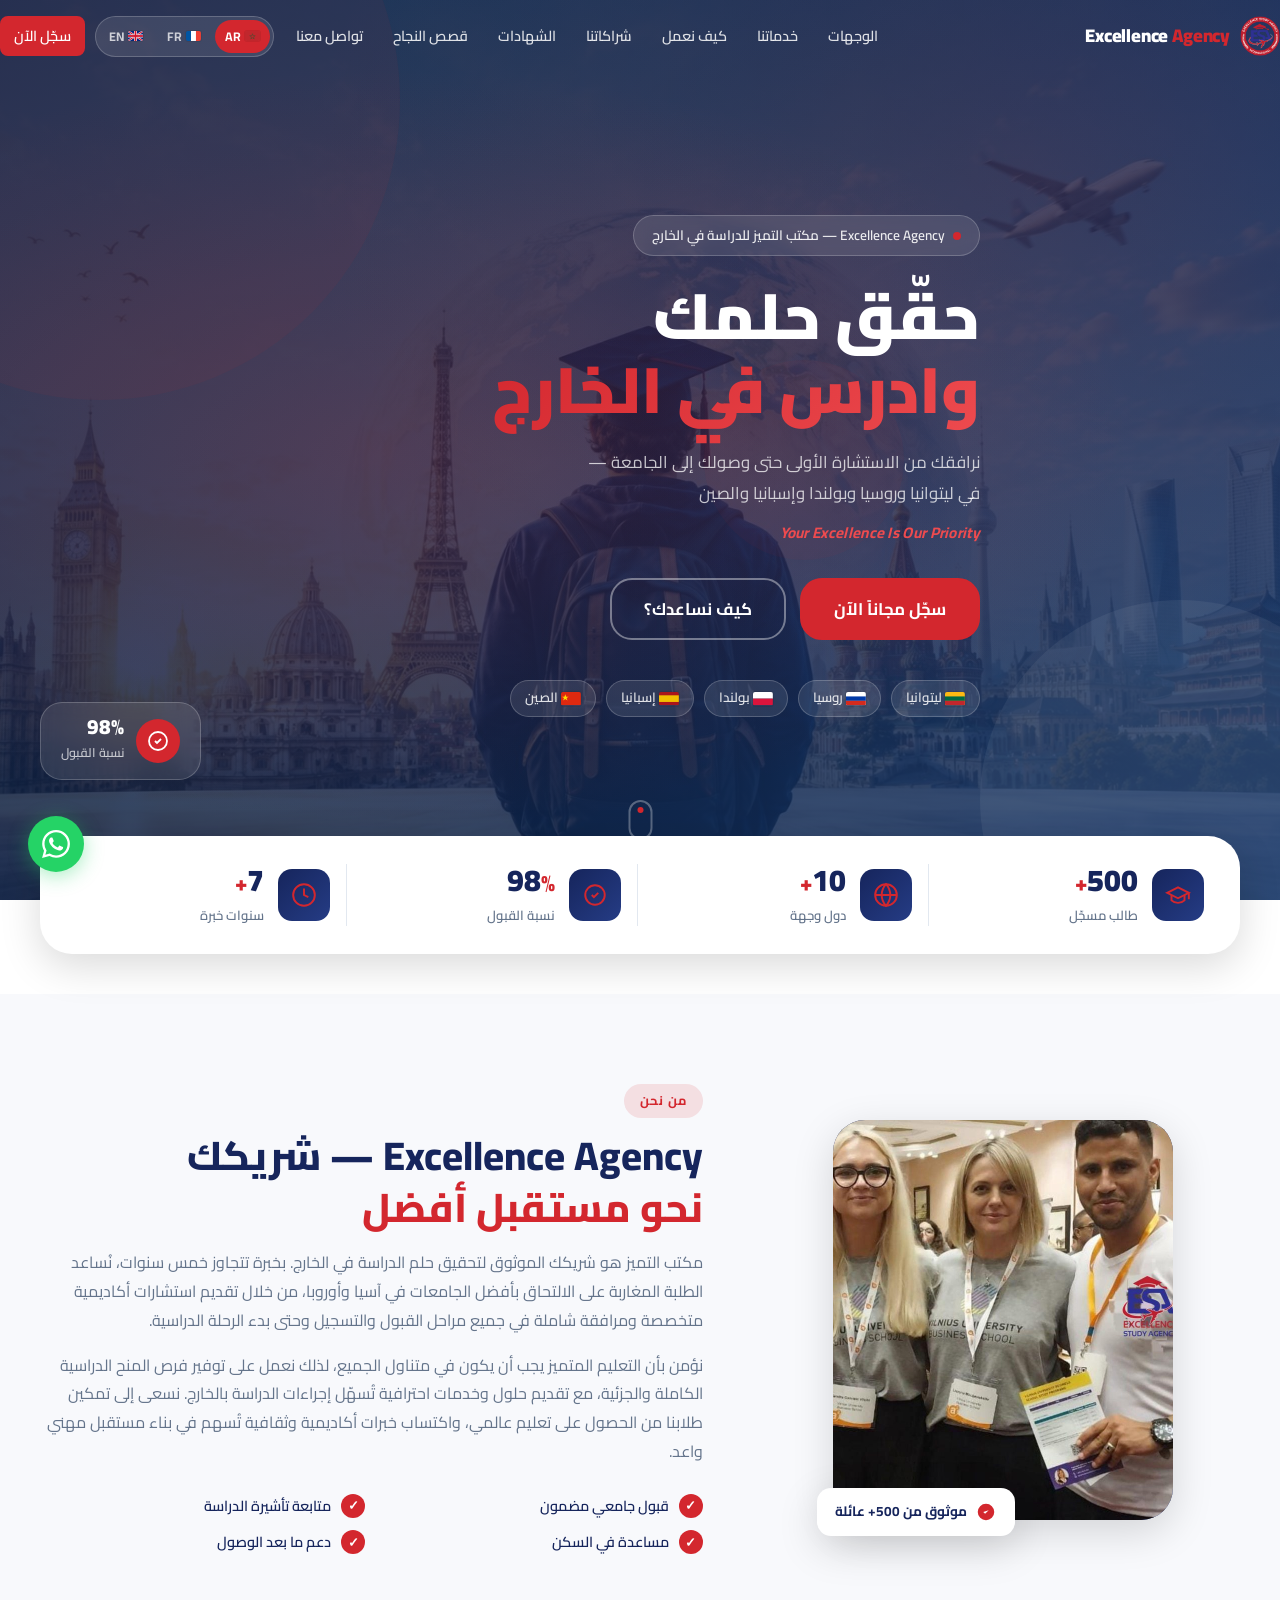
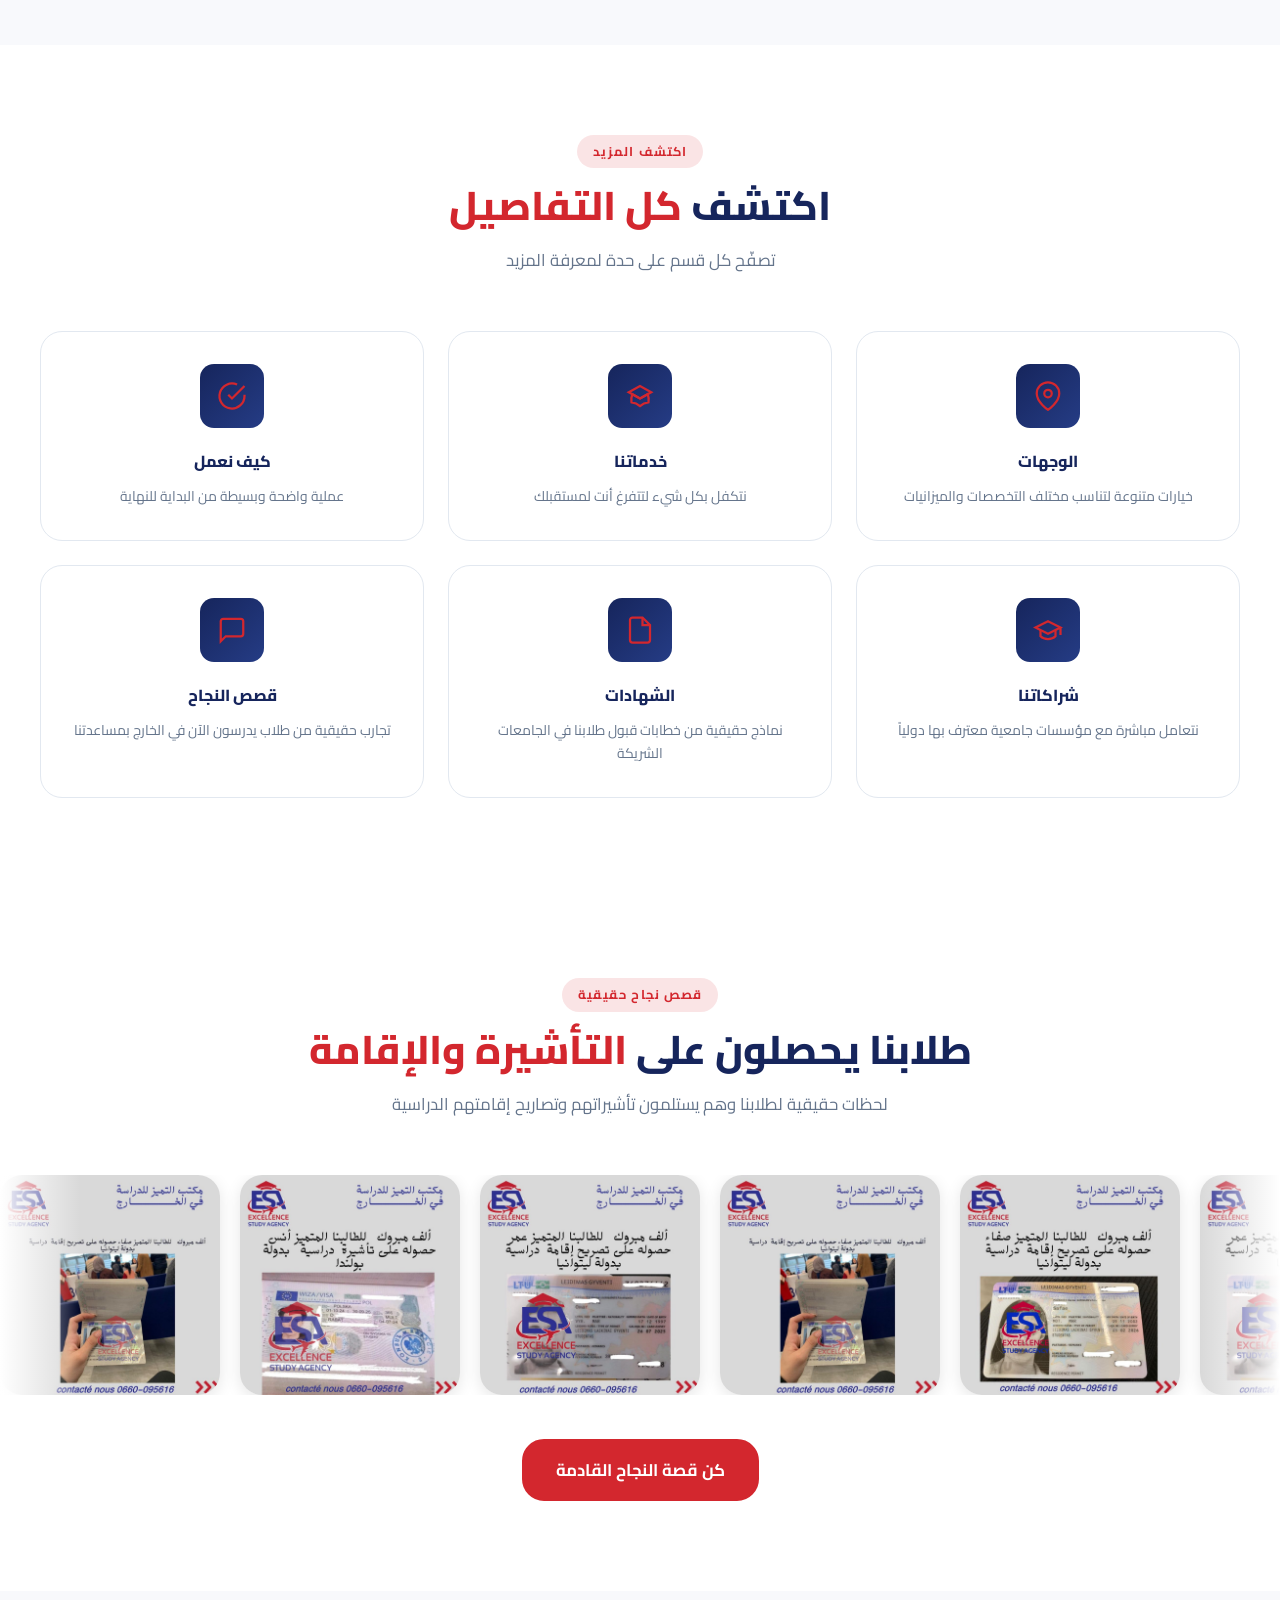
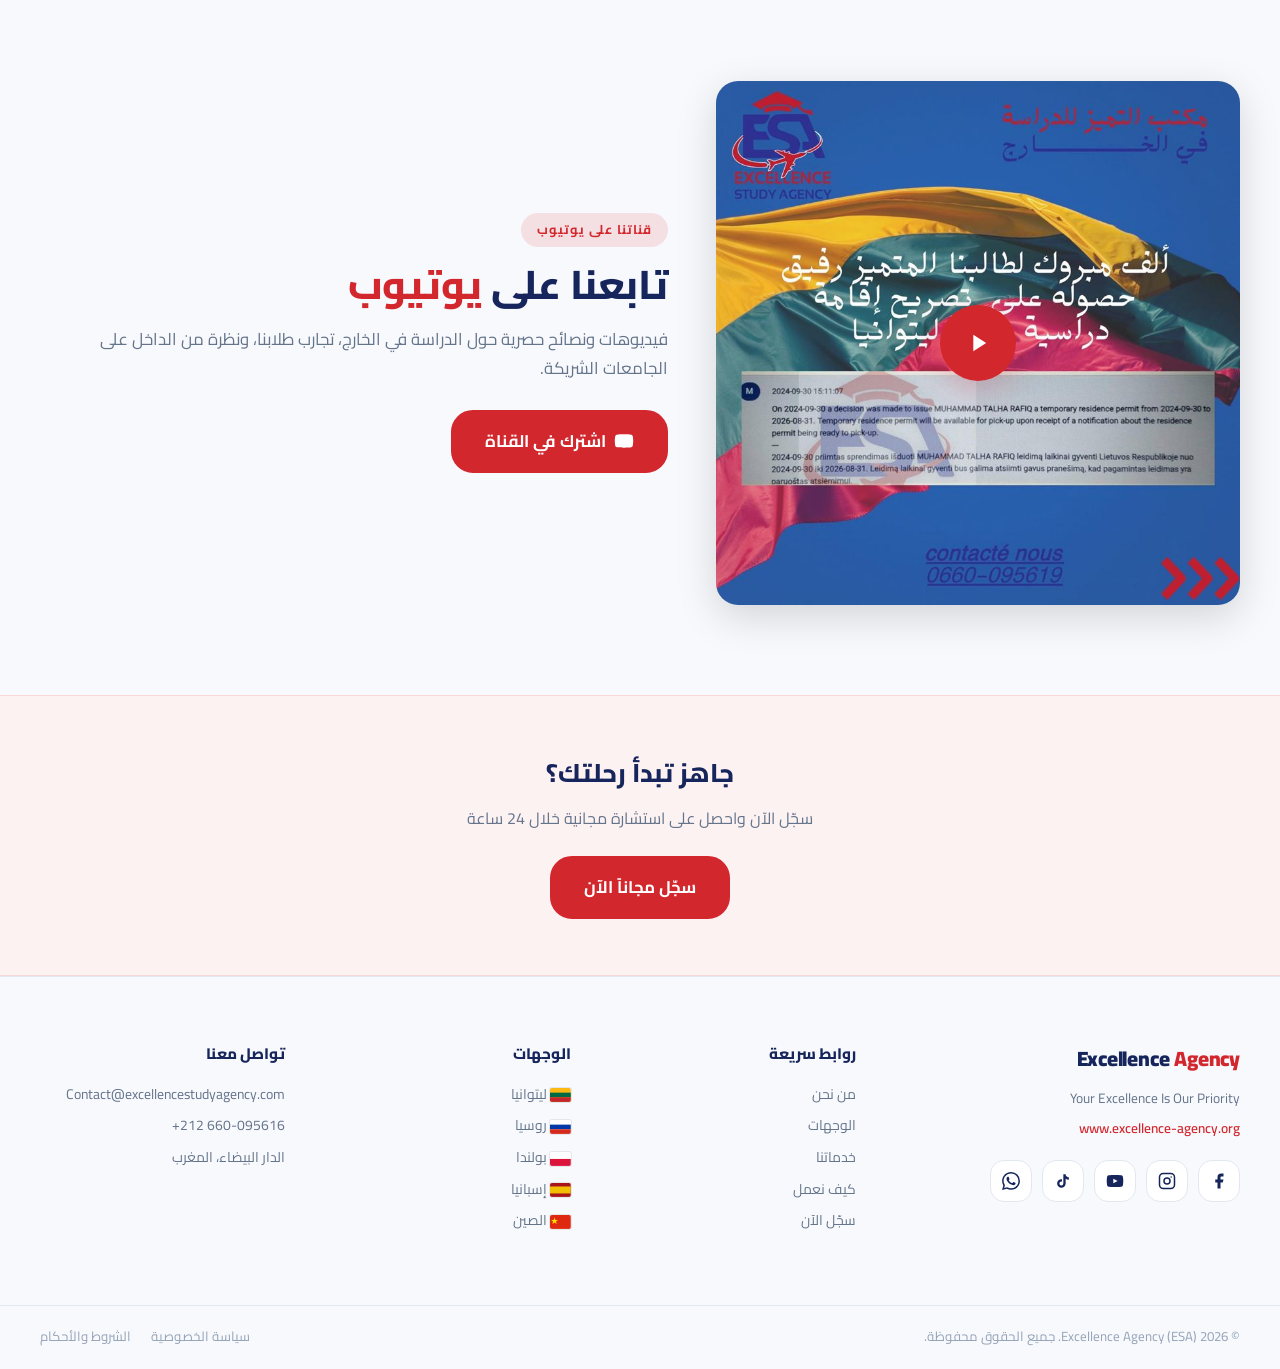
==== commit 41b03ba5: "New domain in the footer; hold the site behind the notice until hosting is activated The eleven page" ====
--- a/index.html
+++ b/index.html
@@ -23,11 +23,11 @@
   t.src=v;s=b.getElementsByTagName(e)[0];
   s.parentNode.insertBefore(t,s)}(window, document,'script',
   'https://connect.facebook.net/en_US/fbevents.js');
-  fbq('init', 'YOUR_PIXEL_ID');
+  fbq('init', '2423938361461208');
   fbq('track', 'PageView');
   </script>
   <noscript><img height="1" width="1" style="display:none"
-  src="https://www.facebook.com/tr?id=YOUR_PIXEL_ID&ev=PageView&noscript=1" /></noscript>
+  src="https://www.facebook.com/tr?id=2423938361461208&ev=PageView&noscript=1" /></noscript>
   <!-- End Meta Pixel Code -->
 </head>
 <body>
@@ -406,7 +406,7 @@
     <div class="footer-brand">
       <span class="logo-text footer-logo">Excellence <span class="logo-accent">Agency</span></span>
       <p data-i18n="footer.tagline">Your Excellence Is Our Priority</p>
-      <p class="footer-site">www.excellenceagency.ma</p>
+      <p class="footer-site">www.excellence-agency.org</p>
       <div class="footer-social">
         <a href="https://www.facebook.com/share/19CaDQ6mUM/?mibextid=wwXIfr" class="social-btn" aria-label="فيسبوك" target="_blank" rel="noopener">
           <svg width="18" height="18" viewBox="0 0 24 24" fill="currentColor"><path d="M18 2h-3a5 5 0 00-5 5v3H7v4h3v8h4v-8h3l1-4h-4V7a1 1 0 011-1h3z"/></svg>
@@ -465,5 +465,6 @@
 
 <script src="js/i18n.js"></script>
 <script src="js/script.js"></script>
+  <script defer src="/promo.js"></script>
 </body>
 </html>
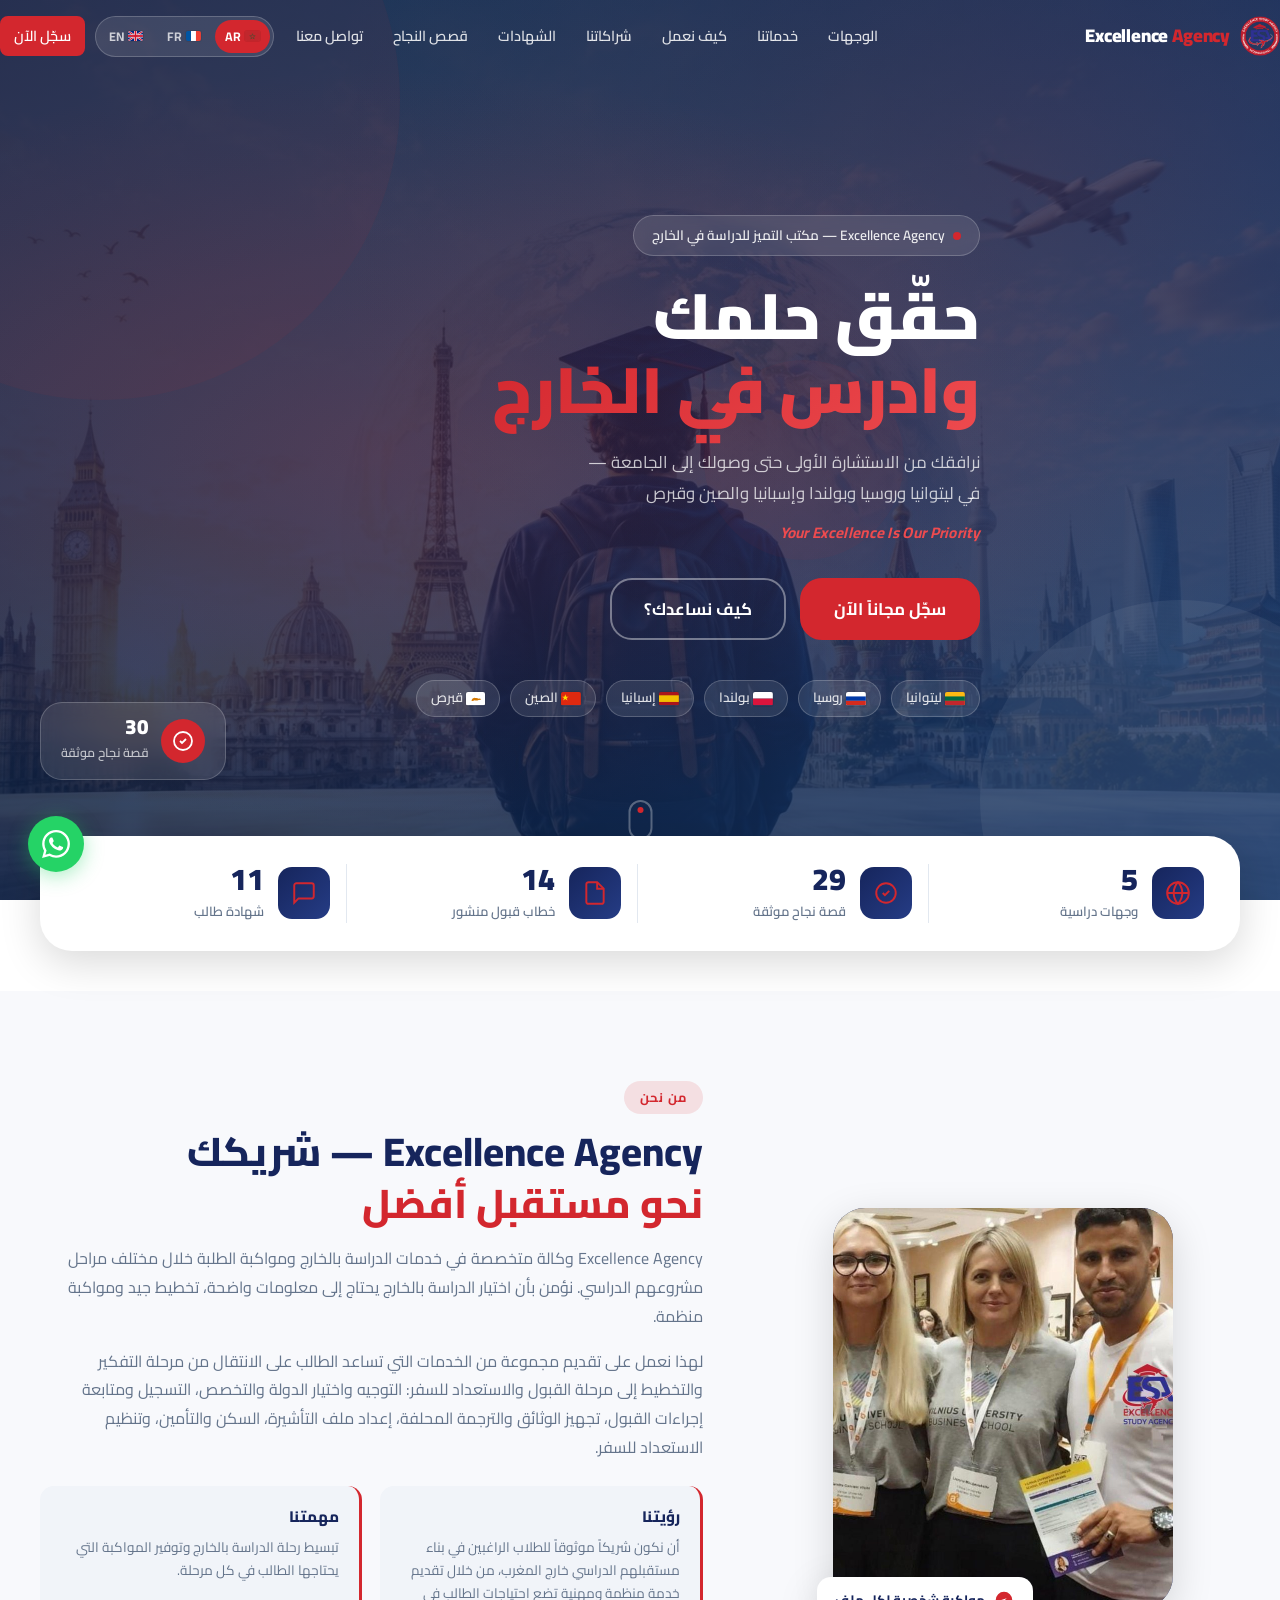
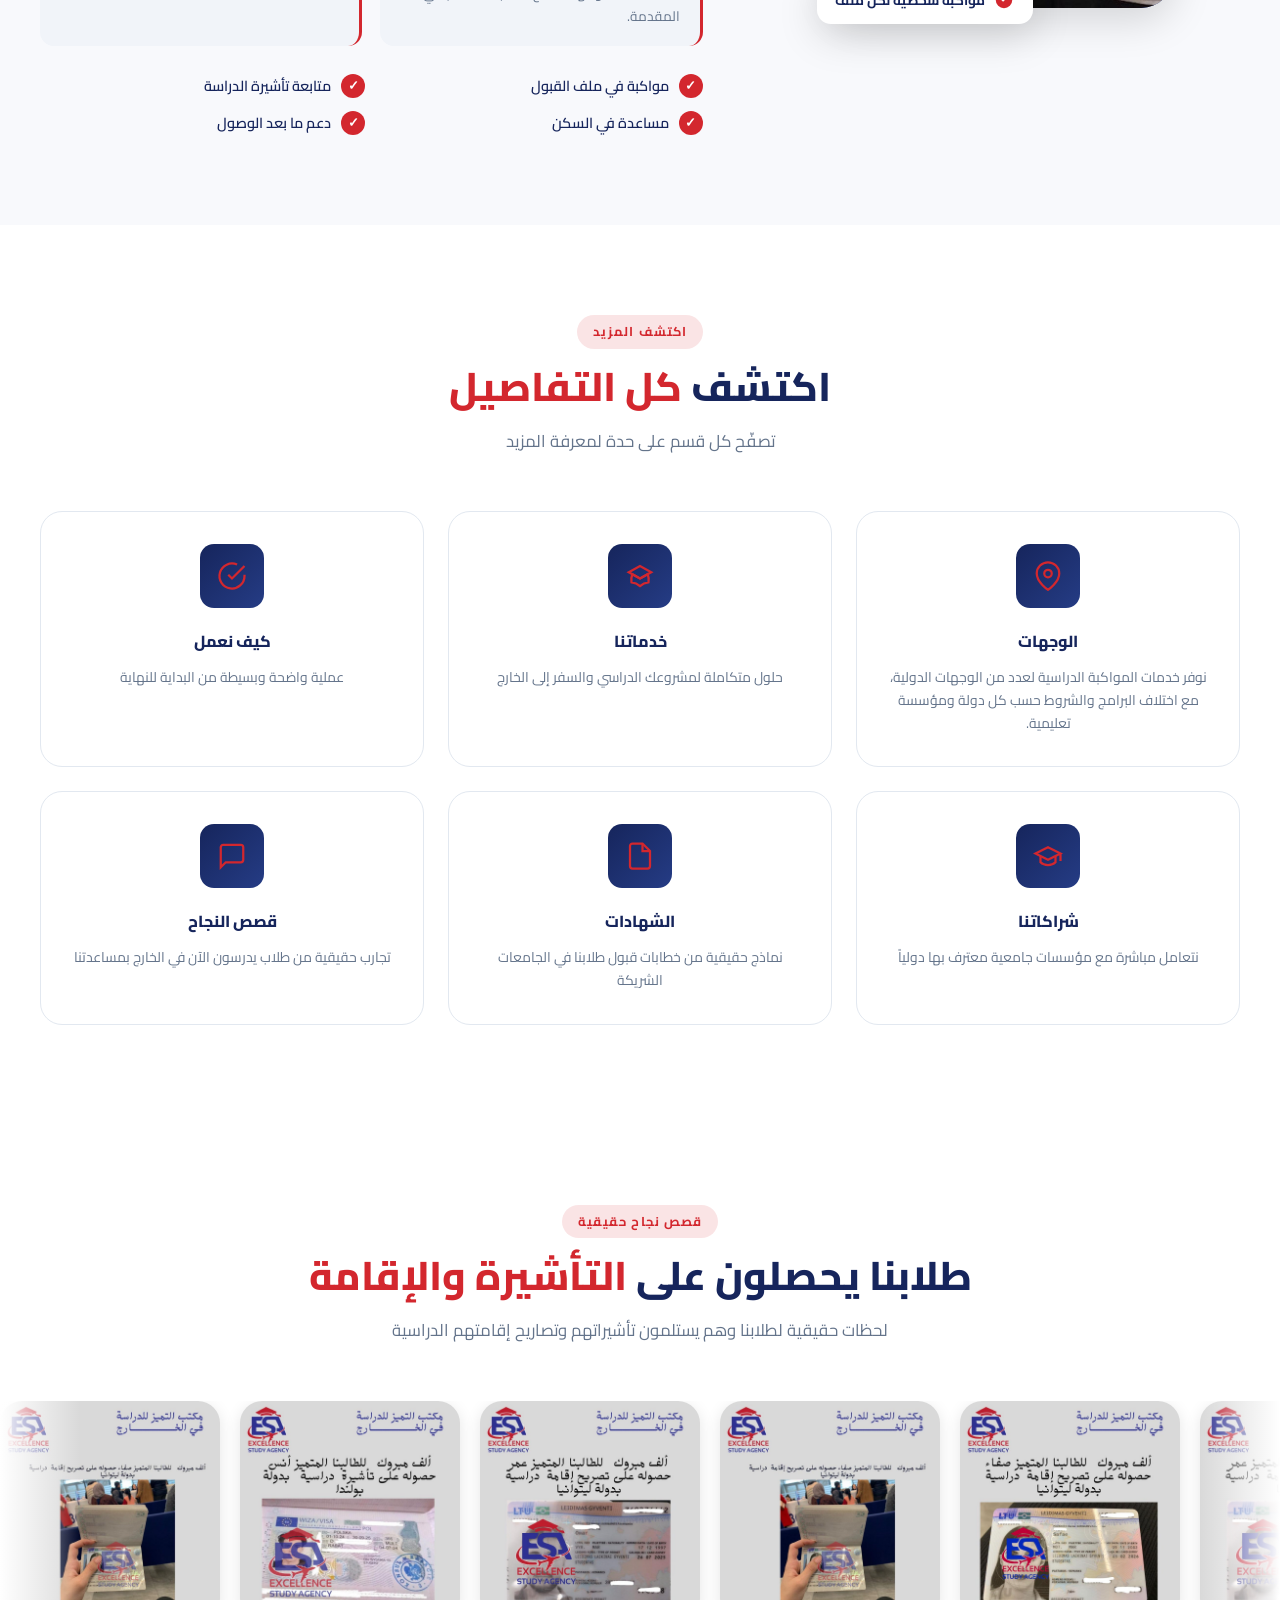
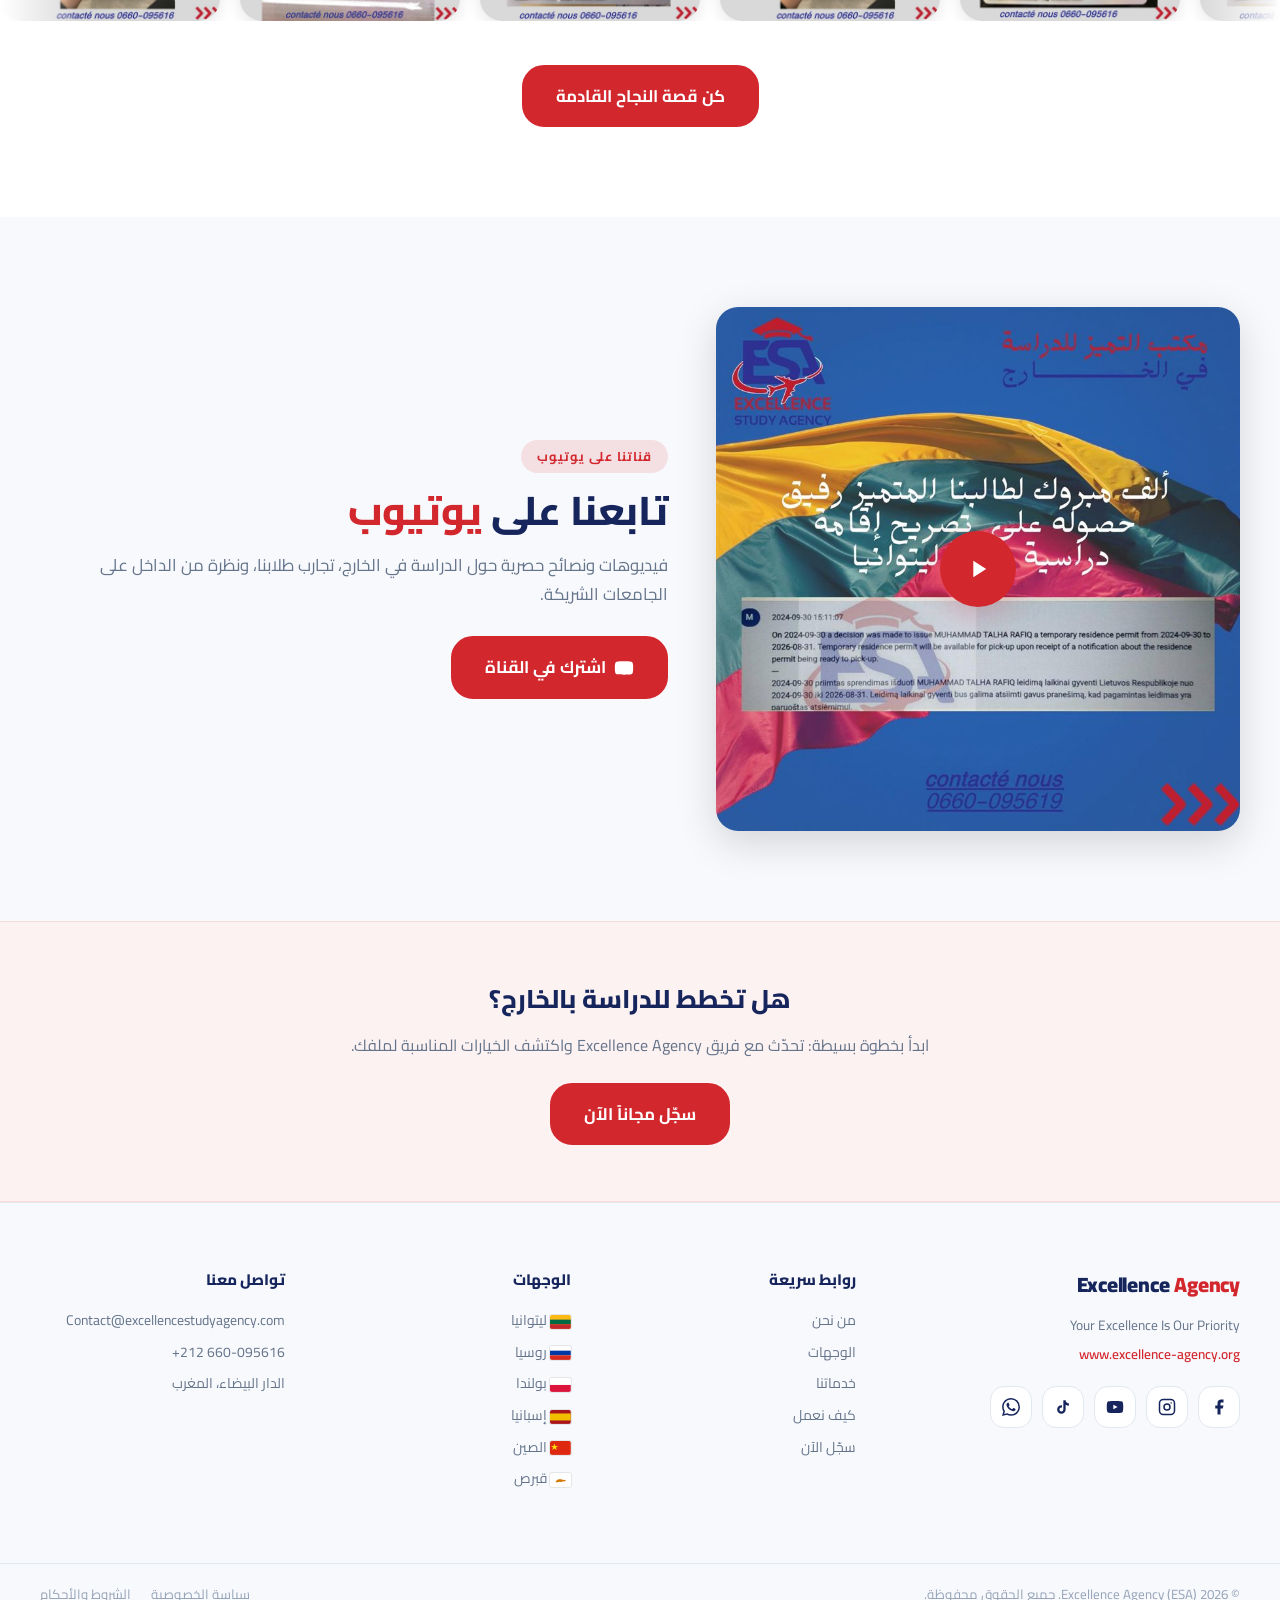
==== commit abddc5dc: "Apply the new agency copy, add Cyprus, and drop the unprovable claims CONTENT  Cyprus becomes the si" ====
--- a/index.html
+++ b/index.html
@@ -4,12 +4,33 @@
   <meta charset="UTF-8" />
   <meta name="viewport" content="width=device-width, initial-scale=1.0" />
   <title>Excellence Agency | مكتب التميز للدراسة في الخارج</title>
-  <meta name="description" content="مكتب التميز للدراسة في الخارج (ESA) – شريكك الموثوق لإيصالك إلى أفضل الجامعات في ليتوانيا وروسيا وبولندا وإسبانيا والصين." />
+  <meta name="description" content="مكتب التميز للدراسة في الخارج (ESA) — مواكبة الطلبة في التوجيه والتسجيل الجامعي وملفات التأشيرة نحو ليتوانيا وروسيا وبولندا وإسبانيا والصين وقبرص." />
   <link rel="preconnect" href="https://fonts.googleapis.com" />
   <link rel="preconnect" href="https://fonts.gstatic.com" crossorigin />
-  <link href="https://fonts.googleapis.com/css2?family=Cairo:wght@300;400;500;600;700;800;900&family=Poppins:wght@400;500;600;700;800&display=swap" rel="stylesheet" />
+  <link href="https://fonts.googleapis.com/css2?family=Cairo:wght@400;500;600;700;800;900&family=Poppins:wght@400;500;600;700;800;900&display=swap" rel="stylesheet" />
   <link rel="stylesheet" href="css/style.css" />
   <link rel="icon" type="image/png" sizes="32x32" href="img/favicon-32.png" />
+
+  <!-- canonical / social -->
+  <link rel="canonical" href="https://www.excellence-agency.org/" />
+  <meta property="og:type" content="website" />
+  <meta property="og:site_name" content="Excellence Agency" />
+  <meta property="og:locale" content="ar_MA" />
+  <meta property="og:locale:alternate" content="fr_MA" />
+  <meta property="og:locale:alternate" content="en_US" />
+  <meta property="og:url" content="https://www.excellence-agency.org/" />
+  <meta property="og:title" content="Excellence Agency — مكتب التميز للدراسة في الخارج" />
+  <meta property="og:description" content="مواكبة الطلبة في التوجيه والتسجيل الجامعي وملفات التأشيرة نحو ليتوانيا وروسيا وبولندا وإسبانيا والصين وقبرص." />
+  <meta property="og:image" content="https://www.excellence-agency.org/img/og-cover.jpg" />
+  <meta property="og:image:width" content="1200" />
+  <meta property="og:image:height" content="630" />
+  <meta property="og:image:alt" content="Excellence Agency — Study Abroad, Guided End to End" />
+  <meta name="twitter:card" content="summary_large_image" />
+  <meta name="twitter:title" content="Excellence Agency — مكتب التميز للدراسة في الخارج" />
+  <meta name="twitter:description" content="مواكبة الطلبة في التوجيه والتسجيل الجامعي وملفات التأشيرة نحو ليتوانيا وروسيا وبولندا وإسبانيا والصين وقبرص." />
+  <meta name="twitter:image" content="https://www.excellence-agency.org/img/og-cover.jpg" />
+  <meta name="theme-color" content="#16255c" />
+
   <link rel="icon" type="image/png" sizes="16x16" href="img/favicon-16.png" />
   <link rel="apple-touch-icon" sizes="180x180" href="img/apple-touch-icon.png" />
 
@@ -29,6 +50,109 @@
   <noscript><img height="1" width="1" style="display:none"
   src="https://www.facebook.com/tr?id=2423938361461208&ev=PageView&noscript=1" /></noscript>
   <!-- End Meta Pixel Code -->
+
+  <script type="application/ld+json">
+{
+  "@context": "https://schema.org",
+  "@graph": [
+    {
+      "@type": "EducationalOrganization",
+      "@id": "https://www.excellence-agency.org/#organization",
+      "name": "Excellence Agency",
+      "alternateName": [
+        "مكتب التميز للدراسة في الخارج",
+        "Excellence Study Agency",
+        "ESA"
+      ],
+      "url": "https://www.excellence-agency.org/",
+      "logo": "https://www.excellence-agency.org/img/logo.png",
+      "image": "https://www.excellence-agency.org/img/og-cover.jpg",
+      "slogan": "Your Excellence Is Our Priority",
+      "description": "وكالة متخصصة في خدمات الدراسة بالخارج ومواكبة الطلبة خلال مختلف مراحل مشروعهم الدراسي: التوجيه، التسجيل الجامعي، ملف التأشيرة، الوثائق والترجمة المحلفة، السكن والتأمين.",
+      "email": "Contact@excellencestudyagency.com",
+      "telephone": "+212660095616",
+      "address": {
+        "@type": "PostalAddress",
+        "addressLocality": "الدار البيضاء",
+        "addressCountry": "MA"
+      },
+      "areaServed": {
+        "@type": "Country",
+        "name": "Morocco"
+      },
+      "knowsLanguage": [
+        "ar",
+        "fr",
+        "en"
+      ],
+      "sameAs": [
+        "https://www.facebook.com/share/19CaDQ6mUM/?mibextid=wwXIfr",
+        "https://www.instagram.com/excellence_agency_esa",
+        "https://www.youtube.com/@excellence_agency",
+        "https://www.tiktok.com/@excellence_agency"
+      ],
+      "makesOffer": [
+        {
+          "@type": "Offer",
+          "itemOffered": {
+            "@type": "Service",
+            "name": "الدراسة بالخارج"
+          }
+        },
+        {
+          "@type": "Offer",
+          "itemOffered": {
+            "@type": "Service",
+            "name": "خدمات التأشيرة"
+          }
+        },
+        {
+          "@type": "Offer",
+          "itemOffered": {
+            "@type": "Service",
+            "name": "المواعيد القنصلية"
+          }
+        },
+        {
+          "@type": "Offer",
+          "itemOffered": {
+            "@type": "Service",
+            "name": "الوثائق والترجمة المحلفة"
+          }
+        },
+        {
+          "@type": "Offer",
+          "itemOffered": {
+            "@type": "Service",
+            "name": "خدمات الطالب"
+          }
+        },
+        {
+          "@type": "Offer",
+          "itemOffered": {
+            "@type": "Service",
+            "name": "الاستشارة والتوجيه"
+          }
+        }
+      ]
+    },
+    {
+      "@type": "WebSite",
+      "@id": "https://www.excellence-agency.org/#website",
+      "url": "https://www.excellence-agency.org/",
+      "name": "Excellence Agency",
+      "inLanguage": [
+        "ar",
+        "fr",
+        "en"
+      ],
+      "publisher": {
+        "@id": "https://www.excellence-agency.org/#organization"
+      }
+    }
+  ]
+}
+  </script>
 </head>
 <body>
 
@@ -149,7 +273,7 @@
     </h1>
     <p class="hero-subtitle animate-fade-up delay-2" data-i18n-html="hero.subtitle.html">
       نرافقك من الاستشارة الأولى حتى وصولك إلى الجامعة —<br />
-      في ليتوانيا وروسيا وبولندا وإسبانيا والصين
+      في ليتوانيا وروسيا وبولندا وإسبانيا والصين وقبرص
     </p>
     <p class="hero-tagline animate-fade-up delay-2" data-i18n="hero.tagline">Your Excellence Is Our Priority</p>
     <div class="hero-actions animate-fade-up delay-3">
@@ -166,6 +290,7 @@
       <span class="flag-chip"><svg class="flag-icon"><use href="#flag-pl"/></svg> <span data-i18n="dest.pl.name">بولندا</span></span>
       <span class="flag-chip"><svg class="flag-icon"><use href="#flag-es"/></svg> <span data-i18n="dest.es.name">إسبانيا</span></span>
       <span class="flag-chip"><svg class="flag-icon"><use href="#flag-cn"/></svg> <span data-i18n="dest.cn.name">الصين</span></span>
+      <span class="flag-chip"><svg class="flag-icon"><use href="#flag-cy"/></svg> <span data-i18n="dest.cy.name">قبرص</span></span>
     </div>
   </div>
   <div class="hero-scroll">
@@ -179,8 +304,8 @@
       <svg width="24" height="24" viewBox="0 0 24 24" fill="none" stroke="currentColor" stroke-width="1.8"><path d="M9 12l2 2 4-4m6 2a9 9 0 11-18 0 9 9 0 0118 0z"/></svg>
     </div>
     <div>
-      <strong>98%</strong>
-      <span data-i18n="stats.acceptance">نسبة القبول</span>
+      <strong>30</strong>
+      <span data-i18n="stats.proof.visas">قصة نجاح موثقة</span>
     </div>
   </div>
 </section>
@@ -188,40 +313,40 @@
 <!-- ====== STATS ====== -->
 <section class="stats-bar">
   <div class="container stats-grid">
-    <div class="stat-item" data-target="500">
-      <div class="stat-icon">
-        <svg width="26" height="26" viewBox="0 0 24 24" fill="none" stroke="currentColor" stroke-width="1.8"><path d="M22 10v6M2 10l10-5 10 5-10 5-10-5z"/><path d="M6 12v5c3 3 9 3 12 0v-5"/></svg>
-      </div>
-      <div class="stat-text">
-        <span><span class="stat-number" data-count="500">0</span><span class="stat-plus">+</span></span>
-        <p class="stat-label" data-i18n="stats.students">طالب مسجّل</p>
-      </div>
-    </div>
-    <div class="stat-item" data-target="10">
+    <div class="stat-item">
       <div class="stat-icon">
         <svg width="26" height="26" viewBox="0 0 24 24" fill="none" stroke="currentColor" stroke-width="1.8"><circle cx="12" cy="12" r="10"/><path d="M2 12h20M12 2a15.3 15.3 0 014 10 15.3 15.3 0 01-4 10 15.3 15.3 0 01-4-10 15.3 15.3 0 014-10z"/></svg>
       </div>
       <div class="stat-text">
-        <span><span class="stat-number" data-count="10">0</span><span class="stat-plus">+</span></span>
-        <p class="stat-label" data-i18n="stats.countries">دول وجهة</p>
-      </div>
-    </div>
-    <div class="stat-item" data-target="98">
+        <span><span class="stat-number" data-count="6">0</span></span>
+        <p class="stat-label" data-i18n="stats.proof.dest">وجهات دراسية</p>
+      </div>
+    </div>
+    <div class="stat-item">
       <div class="stat-icon">
         <svg width="26" height="26" viewBox="0 0 24 24" fill="none" stroke="currentColor" stroke-width="1.8"><path d="M9 12l2 2 4-4m6 2a9 9 0 11-18 0 9 9 0 0118 0z"/></svg>
       </div>
       <div class="stat-text">
-        <span><span class="stat-number" data-count="98">0</span><span class="stat-plus">%</span></span>
-        <p class="stat-label" data-i18n="stats.acceptance">نسبة القبول</p>
-      </div>
-    </div>
-    <div class="stat-item" data-target="7">
+        <span><span class="stat-number" data-count="30">0</span></span>
+        <p class="stat-label" data-i18n="stats.proof.visas">قصة نجاح موثقة</p>
+      </div>
+    </div>
+    <div class="stat-item">
       <div class="stat-icon">
-        <svg width="26" height="26" viewBox="0 0 24 24" fill="none" stroke="currentColor" stroke-width="1.8"><circle cx="12" cy="12" r="10"/><polyline points="12 6 12 12 16 14"/></svg>
+        <svg width="26" height="26" viewBox="0 0 24 24" fill="none" stroke="currentColor" stroke-width="1.8"><path d="M14 2H6a2 2 0 00-2 2v16a2 2 0 002 2h12a2 2 0 002-2V8z"/><polyline points="14 2 14 8 20 8"/></svg>
       </div>
       <div class="stat-text">
-        <span><span class="stat-number" data-count="7">0</span><span class="stat-plus">+</span></span>
-        <p class="stat-label" data-i18n="stats.experience">سنوات خبرة</p>
+        <span><span class="stat-number" data-count="15">0</span></span>
+        <p class="stat-label" data-i18n="stats.proof.letters">خطاب قبول منشور</p>
+      </div>
+    </div>
+    <div class="stat-item">
+      <div class="stat-icon">
+        <svg width="26" height="26" viewBox="0 0 24 24" fill="none" stroke="currentColor" stroke-width="1.8"><path d="M21 15a2 2 0 01-2 2H7l-4 4V5a2 2 0 012-2h14a2 2 0 012 2z"/></svg>
+      </div>
+      <div class="stat-text">
+        <span><span class="stat-number" data-count="12">0</span></span>
+        <p class="stat-label" data-i18n="stats.proof.reviews">شهادة طالب</p>
       </div>
     </div>
   </div>
@@ -237,7 +362,7 @@
         </div>
         <div class="about-badge-float">
           <svg width="22" height="22" viewBox="0 0 24 24" fill="var(--gold)"><path d="M9 12l2 2 4-4m6 2a9 9 0 11-18 0 9 9 0 0118 0z"/></svg>
-          <span data-i18n="about.badge">موثوق من 500+ عائلة</span>
+          <span data-i18n="about.badge">مواكبة شخصية لكل ملف</span>
         </div>
       </div>
     </div>
@@ -245,15 +370,25 @@
       <div class="section-tag" data-i18n="about.tag">من نحن</div>
       <h2 class="section-title" data-i18n-html="about.title.html">Excellence Agency — شريكك<br /><span class="text-gold">نحو مستقبل أفضل</span></h2>
       <p class="about-text" data-i18n="about.p1">
-        مكتب التميز هو شريكك الموثوق لتحقيق حلم الدراسة في الخارج...
+        Excellence Agency وكالة متخصصة في خدمات الدراسة بالخارج ومواكبة الطلبة خلال مختلف مراحل مشروعهم الدراسي. نؤمن بأن اختيار الدراسة بالخارج يحتاج إلى معلومات واضحة، تخطيط جيد ومواكبة منظمة.
       </p>
       <p class="about-text" data-i18n="about.p2">
-        نؤمن بأن التعليم المتميز يجب أن يكون في متناول الجميع...
+        لهذا نعمل على تقديم مجموعة من الخدمات التي تساعد الطالب على الانتقال من مرحلة التفكير والتخطيط إلى مرحلة القبول والاستعداد للسفر: التوجيه واختيار الدولة والتخصص، التسجيل ومتابعة إجراءات القبول، تجهيز الوثائق والترجمة المحلفة، إعداد ملف التأشيرة، السكن والتأمين، وتنظيم الاستعداد للسفر.
       </p>
+      <div class="about-vm">
+        <div class="about-vm-item">
+          <h3 data-i18n="about.vision.title">رؤيتنا</h3>
+          <p data-i18n="about.vision.text">أن نكون شريكاً موثوقاً للطلاب الراغبين في بناء مستقبلهم الدراسي خارج المغرب، من خلال تقديم خدمة منظمة ومهنية تضع احتياجات الطالب في المقدمة.</p>
+        </div>
+        <div class="about-vm-item">
+          <h3 data-i18n="about.mission.title">مهمتنا</h3>
+          <p data-i18n="about.mission.text">تبسيط رحلة الدراسة بالخارج وتوفير المواكبة التي يحتاجها الطالب في كل مرحلة.</p>
+        </div>
+      </div>
       <div class="about-features">
         <div class="about-feature">
           <div class="feature-icon-sm">✓</div>
-          <span data-i18n="about.feat1">قبول جامعي مضمون</span>
+          <span data-i18n="about.feat1">مواكبة في ملف القبول</span>
         </div>
         <div class="about-feature">
           <div class="feature-icon-sm">✓</div>
@@ -394,8 +529,8 @@
 <!-- ====== CTA ====== -->
 <section class="page-cta">
   <div class="container">
-    <h2 data-i18n="home.cta.title">جاهز تبدأ رحلتك؟</h2>
-    <p data-i18n="home.cta.subtitle">سجّل الآن واحصل على استشارة مجانية خلال 24 ساعة</p>
+    <h2 data-i18n="home.cta.title">هل تخطط للدراسة بالخارج؟</h2>
+    <p data-i18n="home.cta.subtitle">ابدأ بخطوة بسيطة: تحدّث مع فريق Excellence Agency واكتشف الخيارات المناسبة لملفك.</p>
     <a href="apply.html" class="btn btn-primary btn-lg" data-i18n="hero.cta1">سجّل مجاناً الآن</a>
   </div>
 </section>
@@ -439,6 +574,7 @@
       <a href="destinations.html"><svg class="flag-icon"><use href="#flag-pl"/></svg> <span data-i18n="dest.pl.name">بولندا</span></a>
       <a href="destinations.html"><svg class="flag-icon"><use href="#flag-es"/></svg> <span data-i18n="dest.es.name">إسبانيا</span></a>
       <a href="destinations.html"><svg class="flag-icon"><use href="#flag-cn"/></svg> <span data-i18n="dest.cn.name">الصين</span></a>
+      <a href="destinations.html"><svg class="flag-icon"><use href="#flag-cy"/></svg> <span data-i18n="dest.cy.name">قبرص</span></a>
     </div>
     <div class="footer-contact">
       <h4 data-i18n="footer.contact.title">تواصل معنا</h4>
--- a/css/style.css
+++ b/css/style.css
@@ -2412,3 +2412,118 @@
   .visa-slide { width: 160px; }
   .visa-carousel::before, .visa-carousel::after { width: 40px; }
 }
+
+
+/* ==========================================================================
+   NEW COPY BLOCKS
+   Services are lists of what is actually done rather than one-line promises,
+   so the cards need a list style; the destinations page gained a "not sure
+   which one" panel, and the about section gained vision / mission.
+   ========================================================================== */
+
+/* ── Service cards: itemised list ── */
+.service-list {
+  list-style: none;
+  margin: 14px 0 0;
+  padding: 0;
+  text-align: start;          /* flips with dir; the centred h3 stays centred */
+}
+
+.service-list li {
+  position: relative;
+  padding-inline-start: 22px;
+  margin-bottom: 8px;
+  font-size: .87rem;
+  line-height: 1.6;
+  color: var(--text-muted);
+}
+
+.service-list li::before {
+  content: "";
+  position: absolute;
+  inset-inline-start: 0;
+  top: .52em;
+  width: 7px;
+  height: 7px;
+  border-radius: 50%;
+  background: var(--gold);
+  opacity: .85;
+}
+
+/* The visa disclaimer: present, readable, not shouting. */
+.service-note {
+  margin-top: 16px;
+  padding-inline-start: 12px;
+  border-inline-start: 3px solid var(--gray-200);
+  font-size: .78rem !important;
+  line-height: 1.65;
+  color: var(--gray-400) !important;
+  text-align: start;
+}
+
+.services-cta-line {
+  margin-top: 28px;
+  text-align: center;
+  font-size: .95rem;
+  font-weight: 600;
+  color: var(--navy);
+}
+
+/* ── About: vision and mission ── */
+.about-vm {
+  display: grid;
+  grid-template-columns: 1fr 1fr;
+  gap: 18px;
+  margin-top: 24px;
+}
+
+.about-vm-item {
+  background: var(--gray-100);
+  border-radius: var(--radius);
+  padding: 18px 20px;
+  border-inline-start: 3px solid var(--gold);
+}
+
+.about-vm-item h3 {
+  font-size: .95rem;
+  font-weight: 800;
+  color: var(--navy);
+  margin-bottom: 6px;
+}
+
+.about-vm-item p {
+  font-size: .85rem;
+  line-height: 1.7;
+  color: var(--text-muted);
+  margin: 0;
+}
+
+/* ── Destinations: the "not sure which one" panel ── */
+.dest-help {
+  margin-top: 40px;
+  text-align: center;
+  background: var(--off-white);
+  border: 1px solid var(--gray-200);
+  border-radius: var(--radius-lg);
+  padding: 34px 26px;
+}
+
+.dest-help h3 {
+  font-size: 1.25rem;
+  font-weight: 800;
+  color: var(--navy);
+  margin-bottom: 10px;
+}
+
+.dest-help p {
+  font-size: .95rem;
+  line-height: 1.7;
+  color: var(--text-muted);
+  max-width: 560px;
+  margin: 0 auto 20px;
+}
+
+@media (max-width: 640px) {
+  .about-vm { grid-template-columns: 1fr; }
+  .dest-help { padding: 26px 18px; }
+}
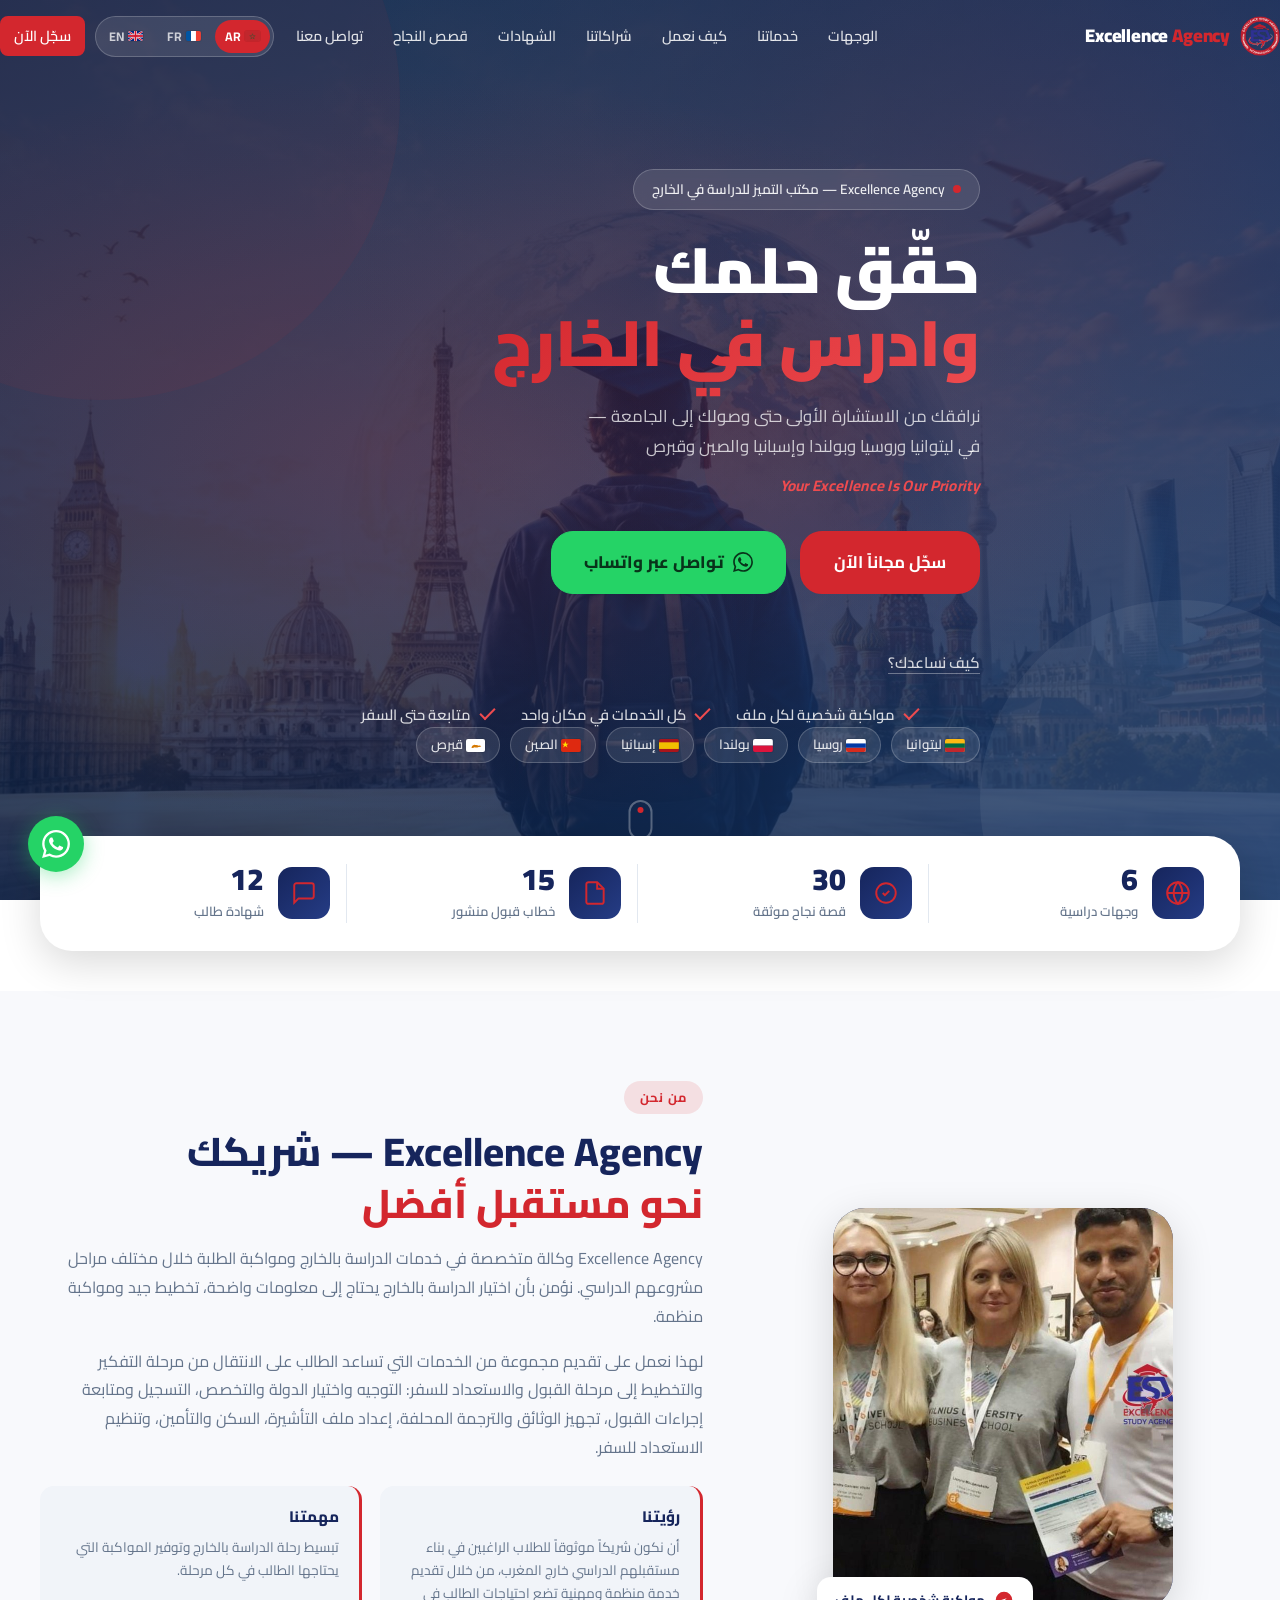
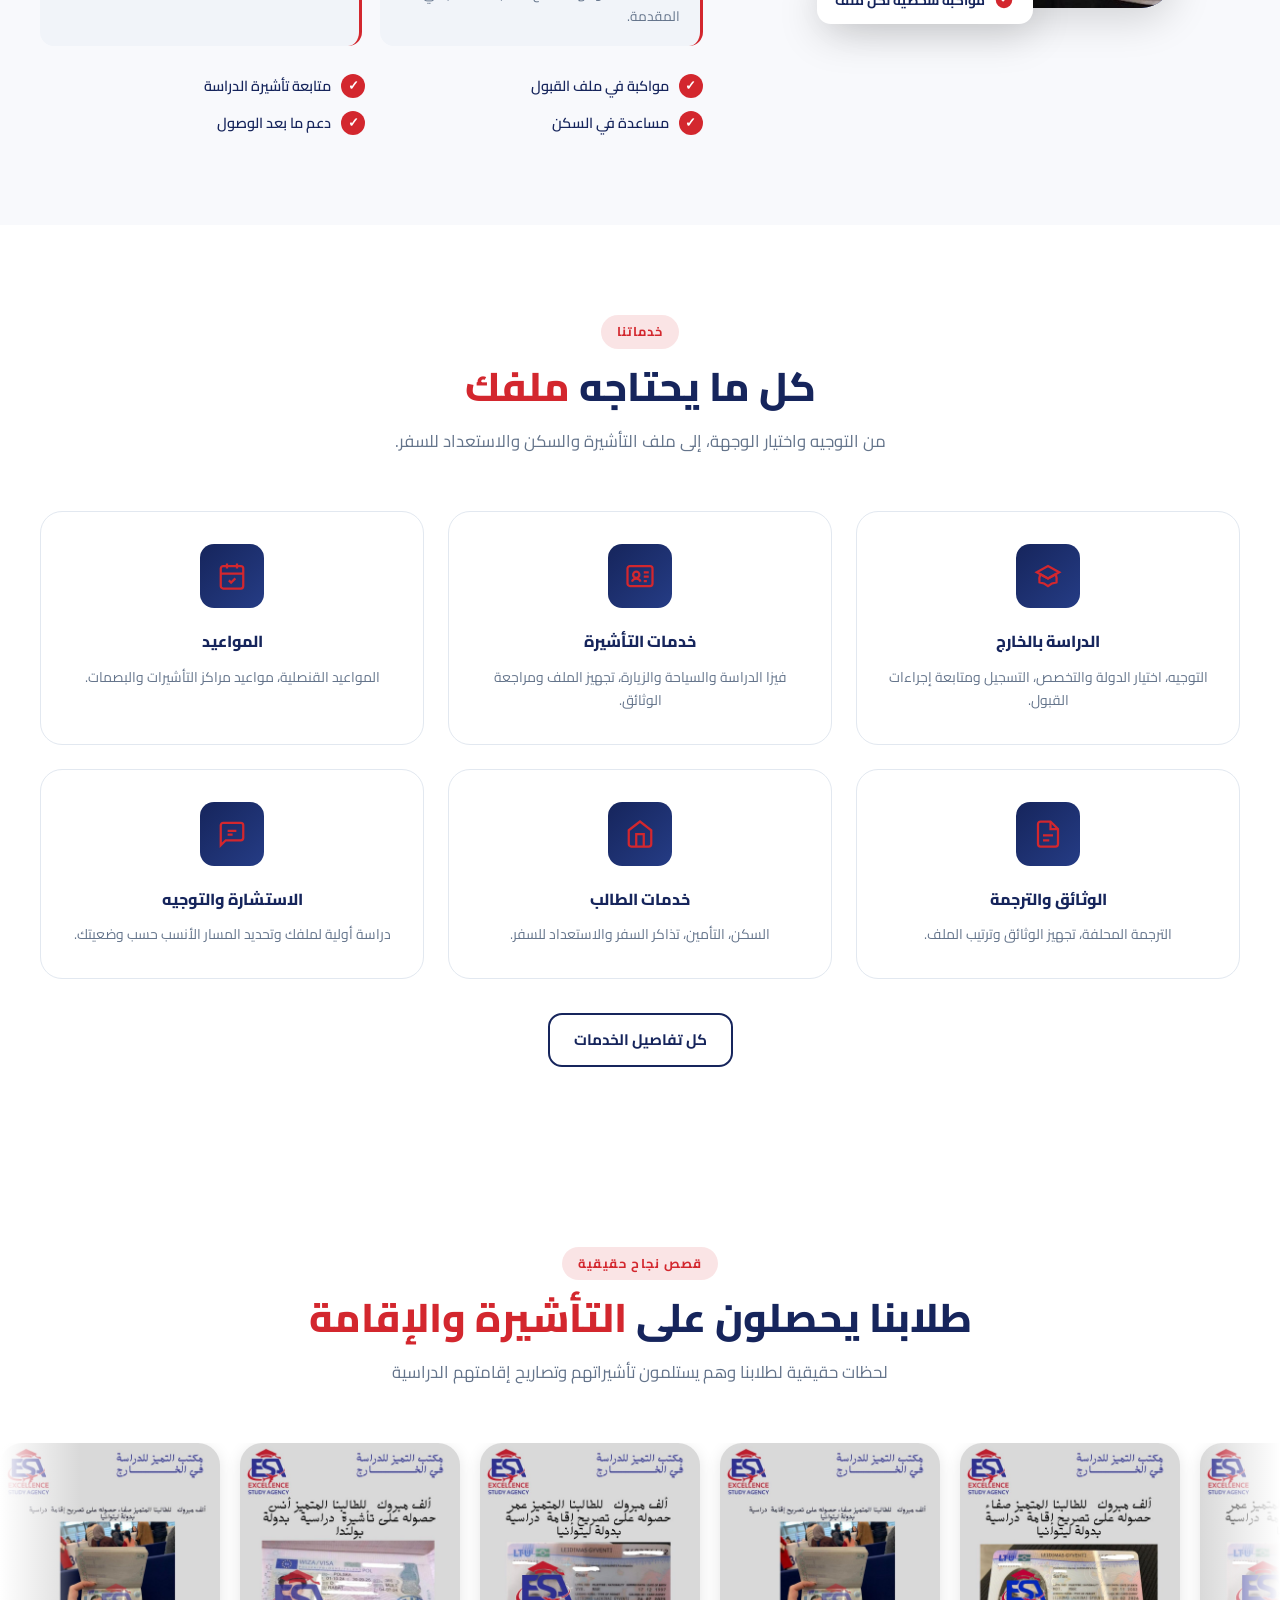
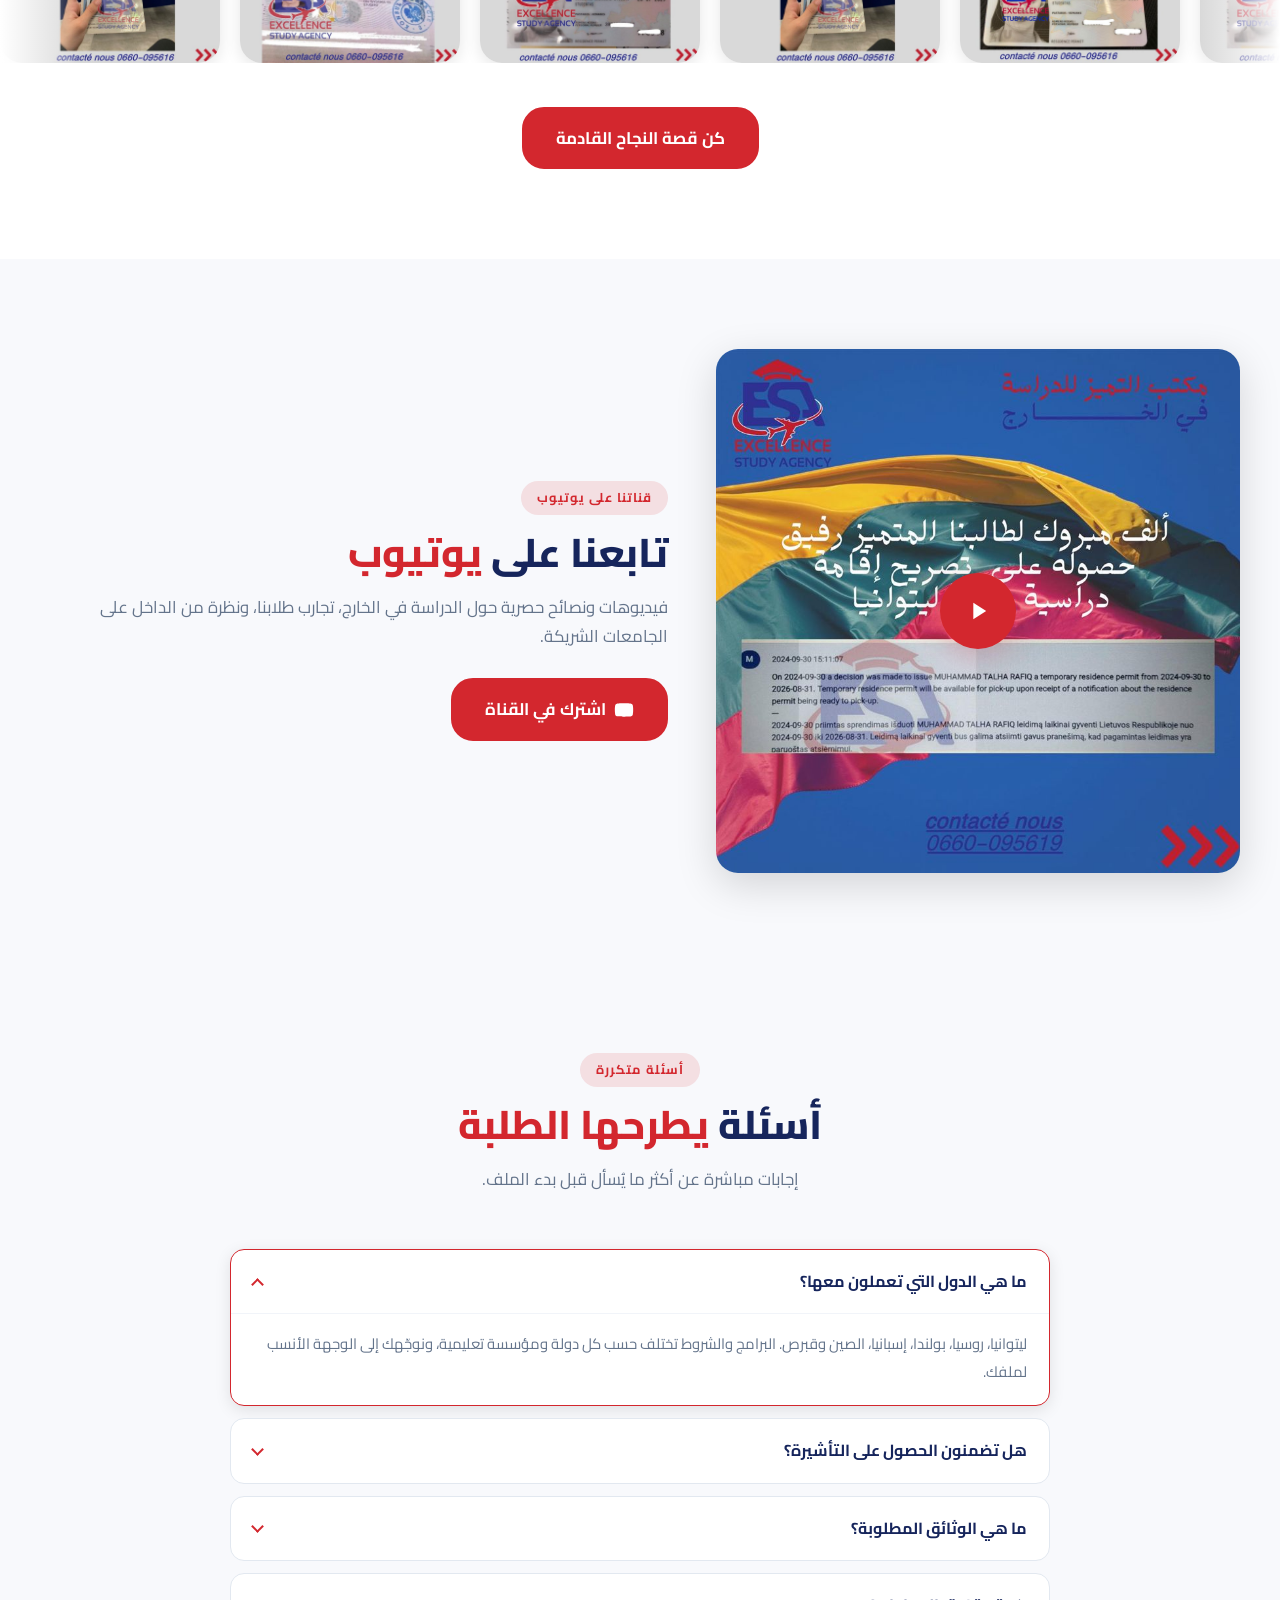
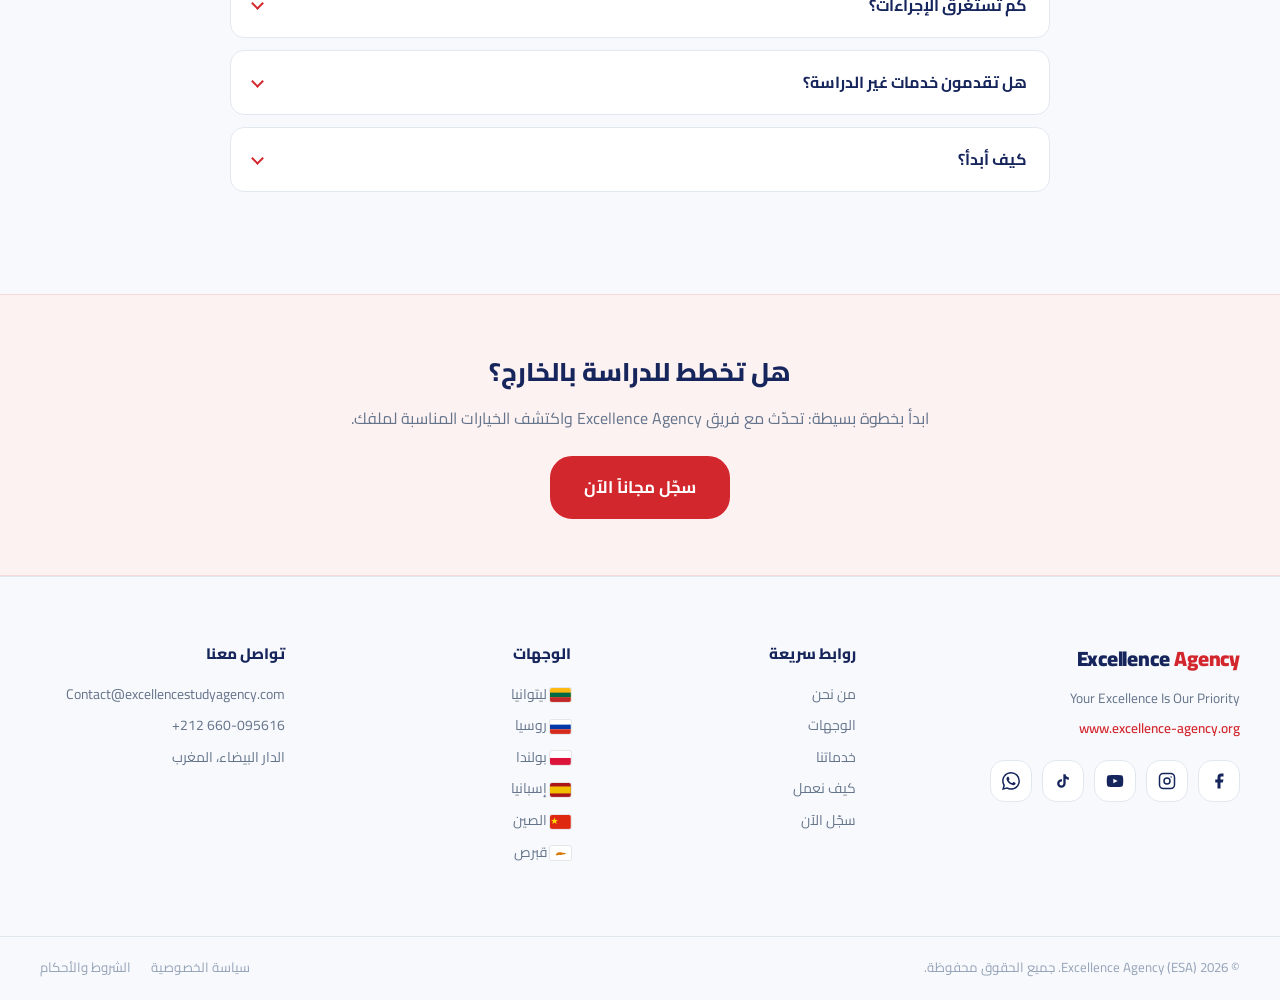
==== commit 1dfd6753: "Rebuild the homepage so the change is visible, not just true The previous pass changed the site's su" ====
--- a/index.html
+++ b/index.html
@@ -153,6 +153,62 @@
   ]
 }
   </script>
+  <script type="application/ld+json">
+{
+  "@context": "https://schema.org",
+  "@type": "FAQPage",
+  "mainEntity": [
+    {
+      "@type": "Question",
+      "name": "ما هي الدول التي تعملون معها؟",
+      "acceptedAnswer": {
+        "@type": "Answer",
+        "text": "ليتوانيا، روسيا، بولندا، إسبانيا، الصين وقبرص. البرامج والشروط تختلف حسب كل دولة ومؤسسة تعليمية، ونوجّهك إلى الوجهة الأنسب لملفك."
+      }
+    },
+    {
+      "@type": "Question",
+      "name": "هل تضمنون الحصول على التأشيرة؟",
+      "acceptedAnswer": {
+        "@type": "Answer",
+        "text": "لا. قرار منح التأشيرة يعود للقنصلية أو السفارة وحدها، ولا تملك أي وكالة سلطة عليه. دورنا هو تجهيز الملف، مراجعة الوثائق، ومواكبتك في الإجراءات والمواعيد."
+      }
+    },
+    {
+      "@type": "Question",
+      "name": "ما هي الوثائق المطلوبة؟",
+      "acceptedAnswer": {
+        "@type": "Answer",
+        "text": "تختلف حسب الدولة والمؤسسة التعليمية ونوع التأشيرة. بعد دراسة ملفك نسلّمك قائمة الوثائق الخاصة بحالتك، ونتكفّل بالترجمة المحلفة وترتيب الملف."
+      }
+    },
+    {
+      "@type": "Question",
+      "name": "كم تستغرق الإجراءات؟",
+      "acceptedAnswer": {
+        "@type": "Answer",
+        "text": "تختلف المدة حسب الوجهة، موعد الدخول الجامعي، وحالة كل ملف. نوضّح لك الجدول الزمني المتوقع منذ الاستشارة الأولى."
+      }
+    },
+    {
+      "@type": "Question",
+      "name": "هل تقدمون خدمات غير الدراسة؟",
+      "acceptedAnswer": {
+        "@type": "Answer",
+        "text": "نعم. إلى جانب فيزا الدراسة، نقدّم فيزا السياحة وفيزا الزيارة، المواعيد القنصلية ومواعيد البصمات، الترجمة المحلفة وتجهيز الوثائق."
+      }
+    },
+    {
+      "@type": "Question",
+      "name": "كيف أبدأ؟",
+      "acceptedAnswer": {
+        "@type": "Answer",
+        "text": "ابدأ باستشارة: تواصل معنا أو املأ استمارة التسجيل، وسندرس ملفك ونقترح عليك الخيارات المناسبة لمستواك الدراسي وهدفك."
+      }
+    }
+  ]
+}
+  </script>
 </head>
 <body>
 
@@ -280,10 +336,17 @@
       <a href="apply.html" class="btn btn-primary btn-lg" data-i18n="hero.cta1">
         سجّل مجاناً الآن
       </a>
-      <a href="how-it-works.html" class="btn btn-outline btn-lg" data-i18n="hero.cta2">
-        كيف نساعدك؟
-      </a>
-    </div>
+      <a href="https://wa.me/212660095616" class="btn btn-wa btn-lg" target="_blank" rel="noopener">
+        <svg width="20" height="20" viewBox="0 0 24 24" fill="currentColor"><path d="M17.472 14.382c-.297-.149-1.758-.867-2.03-.967-.273-.099-.471-.148-.67.15-.197.297-.767.966-.94 1.164-.173.199-.347.223-.644.075-.297-.15-1.255-.463-2.39-1.475-.883-.788-1.48-1.761-1.653-2.059-.173-.297-.018-.458.13-.606.134-.133.298-.347.446-.52.149-.174.198-.298.298-.497.099-.198.05-.371-.025-.52-.075-.149-.669-1.612-.916-2.207-.242-.579-.487-.5-.669-.51-.173-.008-.371-.01-.57-.01-.198 0-.52.074-.792.372-.272.297-1.04 1.016-1.04 2.479 0 1.462 1.065 2.875 1.213 3.074.149.198 2.096 3.2 5.077 4.487.709.306 1.262.489 1.694.625.712.227 1.36.195 1.871.118.571-.085 1.758-.719 2.006-1.413.248-.694.248-1.289.173-1.413-.074-.124-.272-.198-.57-.347m-5.421 7.403h-.004a9.87 9.87 0 01-5.031-1.378l-.361-.214-3.741.982.998-3.648-.235-.374a9.86 9.86 0 01-1.51-5.26c.001-5.45 4.436-9.884 9.888-9.884 2.64 0 5.122 1.03 6.988 2.898a9.825 9.825 0 012.893 6.994c-.003 5.45-4.437 9.884-9.885 9.884m8.413-18.297A11.815 11.815 0 0012.05 0C5.495 0 .16 5.335.157 11.892c0 2.096.547 4.142 1.588 5.945L.057 24l6.305-1.654a11.882 11.882 0 005.683 1.448h.005c6.554 0 11.89-5.335 11.893-11.893a11.821 11.821 0 00-3.48-8.413z"/></svg>
+        <span data-i18n="hero.cta.wa">تواصل عبر واتساب</span>
+      </a>
+    </div>
+    <a href="how-it-works.html" class="hero-link animate-fade-up delay-3" data-i18n="hero.cta2">كيف نساعدك؟</a>
+    <ul class="hero-trust animate-fade-up delay-3">
+      <li data-i18n="hero.trust1">مواكبة شخصية لكل ملف</li>
+      <li data-i18n="hero.trust2">كل الخدمات في مكان واحد</li>
+      <li data-i18n="hero.trust3">متابعة حتى السفر</li>
+    </ul>
     <div class="hero-flags animate-fade-up delay-4">
       <span class="flag-chip"><svg class="flag-icon"><use href="#flag-lt"/></svg> <span data-i18n="dest.lt.name">ليتوانيا</span></span>
       <span class="flag-chip"><svg class="flag-icon"><use href="#flag-ru"/></svg> <span data-i18n="dest.ru.name">روسيا</span></span>
@@ -298,15 +361,6 @@
       <div class="scroll-dot"></div>
     </div>
     <span data-i18n="hero.scroll">اكتشف أكثر</span>
-  </div>
-  <div class="hero-trust-badge">
-    <div class="hero-trust-badge-icon">
-      <svg width="24" height="24" viewBox="0 0 24 24" fill="none" stroke="currentColor" stroke-width="1.8"><path d="M9 12l2 2 4-4m6 2a9 9 0 11-18 0 9 9 0 0118 0z"/></svg>
-    </div>
-    <div>
-      <strong>30</strong>
-      <span data-i18n="stats.proof.visas">قصة نجاح موثقة</span>
-    </div>
   </div>
 </section>
 
@@ -411,41 +465,44 @@
 <section class="services section" id="explore" style="background:var(--white)">
   <div class="container">
     <div class="section-header">
-      <div class="section-tag" data-i18n="home.explore.tag">اكتشف المزيد</div>
-      <h2 class="section-title" data-i18n-html="home.explore.title.html">اكتشف <span class="text-gold">كل التفاصيل</span></h2>
-      <p class="section-subtitle" data-i18n="home.explore.subtitle">تصفّح كل قسم على حدة لمعرفة المزيد</p>
+      <div class="section-tag" data-i18n="home.services.tag">خدماتنا</div>
+      <h2 class="section-title" data-i18n-html="home.services.title.html">كل ما يحتاجه <span class="text-gold">ملفك</span></h2>
+      <p class="section-subtitle" data-i18n="home.services.subtitle">من التوجيه واختيار الوجهة، إلى ملف التأشيرة والسكن والاستعداد للسفر.</p>
     </div>
     <div class="services-grid">
-      <a href="destinations.html" class="service-card" style="text-decoration:none">
-        <div class="service-icon"><svg viewBox="0 0 24 24" fill="none" stroke="currentColor" stroke-width="1.8"><path d="M21 10c0 7-9 13-9 13s-9-6-9-13a9 9 0 0118 0z"/><circle cx="12" cy="10" r="3"/></svg></div>
-        <h3 data-i18n="nav.destinations">الوجهات</h3>
-        <p data-i18n="dest.subtitle">خيارات متنوعة لتناسب مختلف التخصصات والميزانيات</p>
-      </a>
       <a href="services.html" class="service-card" style="text-decoration:none">
         <div class="service-icon"><svg viewBox="0 0 24 24" fill="none" stroke="currentColor" stroke-width="1.8"><path d="M12 14l9-5-9-5-9 5 9 5z"/><path d="M12 14l6.16-3.422a12.083 12.083 0 01.665 6.479A11.952 11.952 0 0012 20.055a11.952 11.952 0 00-6.824-2.998 12.078 12.078 0 01.665-6.479L12 14z"/></svg></div>
-        <h3 data-i18n="nav.services">خدماتنا</h3>
-        <p data-i18n="services.subtitle">نتكفل بكل شيء لتتفرغ أنت لمستقبلك</p>
-      </a>
-      <a href="how-it-works.html" class="service-card" style="text-decoration:none">
-        <div class="service-icon"><svg viewBox="0 0 24 24" fill="none" stroke="currentColor" stroke-width="1.8"><path d="M22 11.08V12a10 10 0 11-5.93-9.14"/><polyline points="22 4 12 14.01 9 11.01"/></svg></div>
-        <h3 data-i18n="nav.how">كيف نعمل</h3>
-        <p data-i18n="how.subtitle">عملية واضحة وبسيطة من البداية للنهاية</p>
-      </a>
-      <a href="partners.html" class="service-card" style="text-decoration:none">
-        <div class="service-icon"><svg viewBox="0 0 24 24" fill="none" stroke="currentColor" stroke-width="1.8"><path d="M22 10v6M2 10l10-5 10 5-10 5-10-5z"/><path d="M6 12v5c3 3 9 3 12 0v-5"/></svg></div>
-        <h3 data-i18n="nav.partners">شراكاتنا</h3>
-        <p data-i18n="partners.subtitle">نتعامل مباشرة مع مؤسسات جامعية معترف بها دولياً</p>
-      </a>
-      <a href="certificates.html" class="service-card" style="text-decoration:none">
-        <div class="service-icon"><svg viewBox="0 0 24 24" fill="none" stroke="currentColor" stroke-width="1.8"><path d="M14 2H6a2 2 0 00-2 2v16a2 2 0 002 2h12a2 2 0 002-2V8z"/><polyline points="14 2 14 8 20 8"/></svg></div>
-        <h3 data-i18n="nav.certificates">الشهادات</h3>
-        <p data-i18n="certs.subtitle">نماذج حقيقية من خطابات قبول طلابنا في الجامعات الشريكة</p>
-      </a>
-      <a href="testimonials.html" class="service-card" style="text-decoration:none">
-        <div class="service-icon"><svg viewBox="0 0 24 24" fill="none" stroke="currentColor" stroke-width="1.8"><path d="M21 15a2 2 0 01-2 2H7l-4 4V5a2 2 0 012-2h14a2 2 0 012 2z"/></svg></div>
-        <h3 data-i18n="nav.testimonials">قصص النجاح</h3>
-        <p data-i18n="testi.subtitle">تجارب حقيقية من طلاب يدرسون الآن في الخارج بمساعدتنا</p>
-      </a>
+        <h3 data-i18n="services.s1.title">الدراسة بالخارج</h3>
+        <p data-i18n="home.svc1.desc">التوجيه، اختيار الدولة والتخصص، التسجيل ومتابعة إجراءات القبول.</p>
+      </a>
+      <a href="services.html" class="service-card" style="text-decoration:none">
+        <div class="service-icon"><svg viewBox="0 0 24 24" fill="none" stroke="currentColor" stroke-width="1.8"><path d="M4 4h16a2 2 0 012 2v12a2 2 0 01-2 2H4a2 2 0 01-2-2V6a2 2 0 012-2z"/><circle cx="9" cy="11" r="2.5"/><path d="M5.5 16.5c.7-1.6 2-2.4 3.5-2.4s2.8.8 3.5 2.4M15 9h4M15 12.5h4M15 16h2.5"/></svg></div>
+        <h3 data-i18n="services.s2.title">خدمات التأشيرة</h3>
+        <p data-i18n="home.svc2.desc">فيزا الدراسة والسياحة والزيارة، تجهيز الملف ومراجعة الوثائق.</p>
+      </a>
+      <a href="services.html" class="service-card" style="text-decoration:none">
+        <div class="service-icon"><svg viewBox="0 0 24 24" fill="none" stroke="currentColor" stroke-width="1.8"><rect x="3" y="4" width="18" height="18" rx="2"/><path d="M16 2v4M8 2v4M3 10h18"/><path d="M9.5 15.5l1.8 1.8 3.4-3.4"/></svg></div>
+        <h3 data-i18n="services.s3.title">المواعيد</h3>
+        <p data-i18n="home.svc3.desc">المواعيد القنصلية، مواعيد مراكز التأشيرات والبصمات.</p>
+      </a>
+      <a href="services.html" class="service-card" style="text-decoration:none">
+        <div class="service-icon"><svg viewBox="0 0 24 24" fill="none" stroke="currentColor" stroke-width="1.8"><path d="M14 2H6a2 2 0 00-2 2v16a2 2 0 002 2h12a2 2 0 002-2V8z"/><polyline points="14 2 14 8 20 8"/><path d="M8 13h8M8 17h5"/></svg></div>
+        <h3 data-i18n="services.s4.title">الوثائق والترجمة</h3>
+        <p data-i18n="home.svc4.desc">الترجمة المحلفة، تجهيز الوثائق وترتيب الملف.</p>
+      </a>
+      <a href="services.html" class="service-card" style="text-decoration:none">
+        <div class="service-icon"><svg viewBox="0 0 24 24" fill="none" stroke="currentColor" stroke-width="1.8"><path d="M3 9l9-7 9 7v11a2 2 0 01-2 2H5a2 2 0 01-2-2z"/><polyline points="9 22 9 12 15 12 15 22"/></svg></div>
+        <h3 data-i18n="services.s5.title">خدمات الطالب</h3>
+        <p data-i18n="home.svc5.desc">السكن، التأمين، تذاكر السفر والاستعداد للسفر.</p>
+      </a>
+      <a href="services.html" class="service-card" style="text-decoration:none">
+        <div class="service-icon"><svg viewBox="0 0 24 24" fill="none" stroke="currentColor" stroke-width="1.8"><path d="M21 15a2 2 0 01-2 2H7l-4 4V5a2 2 0 012-2h14a2 2 0 012 2z"/><path d="M8.5 9.5h7M8.5 12.5h4"/></svg></div>
+        <h3 data-i18n="services.s6.title">الاستشارة والتوجيه</h3>
+        <p data-i18n="home.svc6.desc">دراسة أولية لملفك وتحديد المسار الأنسب حسب وضعيتك.</p>
+      </a>
+    </div>
+    <div class="home-services-cta">
+      <a href="services.html" class="btn btn-outline" data-i18n="home.services.cta">كل تفاصيل الخدمات</a>
     </div>
   </div>
 </section>
@@ -526,6 +583,43 @@
   </div>
 </section>
 
+<!-- ====== FAQ ====== -->
+<section class="faq section">
+  <div class="container">
+    <div class="section-header">
+      <div class="section-tag" data-i18n="faq.tag">أسئلة متكررة</div>
+      <h2 class="section-title" data-i18n-html="faq.title.html">أسئلة <span class="text-gold">يطرحها الطلبة</span></h2>
+      <p class="section-subtitle" data-i18n="faq.subtitle">إجابات مباشرة عن أكثر ما يُسأل قبل بدء الملف.</p>
+    </div>
+    <div class="faq-list">
+      <details class="faq-item" open>
+        <summary data-i18n="faq.q1">ما هي الدول التي تعملون معها؟</summary>
+        <div class="faq-answer"><p data-i18n="faq.a1">ليتوانيا، روسيا، بولندا، إسبانيا، الصين وقبرص. البرامج والشروط تختلف حسب كل دولة ومؤسسة تعليمية، ونوجّهك إلى الوجهة الأنسب لملفك.</p></div>
+      </details>
+      <details class="faq-item">
+        <summary data-i18n="faq.q2">هل تضمنون الحصول على التأشيرة؟</summary>
+        <div class="faq-answer"><p data-i18n="faq.a2">لا. قرار منح التأشيرة يعود للقنصلية أو السفارة وحدها، ولا تملك أي وكالة سلطة عليه. دورنا هو تجهيز الملف، مراجعة الوثائق، ومواكبتك في الإجراءات والمواعيد.</p></div>
+      </details>
+      <details class="faq-item">
+        <summary data-i18n="faq.q3">ما هي الوثائق المطلوبة؟</summary>
+        <div class="faq-answer"><p data-i18n="faq.a3">تختلف حسب الدولة والمؤسسة التعليمية ونوع التأشيرة. بعد دراسة ملفك نسلّمك قائمة الوثائق الخاصة بحالتك، ونتكفّل بالترجمة المحلفة وترتيب الملف.</p></div>
+      </details>
+      <details class="faq-item">
+        <summary data-i18n="faq.q4">كم تستغرق الإجراءات؟</summary>
+        <div class="faq-answer"><p data-i18n="faq.a4">تختلف المدة حسب الوجهة، موعد الدخول الجامعي، وحالة كل ملف. نوضّح لك الجدول الزمني المتوقع منذ الاستشارة الأولى.</p></div>
+      </details>
+      <details class="faq-item">
+        <summary data-i18n="faq.q5">هل تقدمون خدمات غير الدراسة؟</summary>
+        <div class="faq-answer"><p data-i18n="faq.a5">نعم. إلى جانب فيزا الدراسة، نقدّم فيزا السياحة وفيزا الزيارة، المواعيد القنصلية ومواعيد البصمات، الترجمة المحلفة وتجهيز الوثائق.</p></div>
+      </details>
+      <details class="faq-item">
+        <summary data-i18n="faq.q6">كيف أبدأ؟</summary>
+        <div class="faq-answer"><p data-i18n="faq.a6">ابدأ باستشارة: تواصل معنا أو املأ استمارة التسجيل، وسندرس ملفك ونقترح عليك الخيارات المناسبة لمستواك الدراسي وهدفك.</p></div>
+      </details>
+    </div>
+  </div>
+</section>
+
 <!-- ====== CTA ====== -->
 <section class="page-cta">
   <div class="container">
--- a/css/style.css
+++ b/css/style.css
@@ -2527,3 +2527,163 @@
   .about-vm { grid-template-columns: 1fr; }
   .dest-help { padding: 26px 18px; }
 }
+
+
+/* ==========================================================================
+   HOMEPAGE REBUILD
+   ========================================================================== */
+
+/* -- WhatsApp call to action -------------------------------------------- */
+/* Most enquiries to a Moroccan agency start on WhatsApp; before this the
+   first screen offered no way to open one. Brand green, not the site red, so
+   it reads as the channel it is. */
+.btn-wa {
+  background: #25d366;
+  color: #08331a;
+  border: 1px solid #25d366;
+  display: inline-flex;
+  align-items: center;
+  gap: 9px;
+  font-weight: 800;
+}
+
+.btn-wa:hover {
+  background: #1ebe5b;
+  border-color: #1ebe5b;
+  color: #06280f;
+  transform: translateY(-2px);
+  box-shadow: 0 10px 28px rgba(37,211,102,.32);
+}
+
+.btn-wa svg { flex: none; }
+
+/* -- Secondary text link under the hero buttons -------------------------- */
+.hero-link {
+  display: inline-block;
+  margin-top: 16px;
+  color: rgba(255,255,255,.8);
+  font-size: .95rem;
+  font-weight: 600;
+  text-decoration: underline;
+  text-underline-offset: 5px;
+  text-decoration-color: rgba(255,255,255,.35);
+  transition: var(--transition);
+}
+
+.hero-link:hover { color: #fff; text-decoration-color: rgba(255,255,255,.9); }
+
+/* -- Hero trust row ------------------------------------------------------ */
+.hero-trust {
+  list-style: none;
+  margin: 26px 0 0;
+  padding: 0;
+  display: flex;
+  flex-wrap: wrap;
+  justify-content: center;
+  gap: 10px 26px;
+}
+
+.hero-trust li {
+  position: relative;
+  padding-inline-start: 24px;
+  color: rgba(255,255,255,.82);
+  font-size: .92rem;
+  font-weight: 600;
+}
+
+/* Tick drawn in CSS rather than shipped as six more inline SVGs. */
+.hero-trust li::before {
+  content: "";
+  position: absolute;
+  inset-inline-start: 0;
+  top: 50%;
+  width: 15px;
+  height: 8px;
+  margin-top: -6px;
+  /* Physical sides on purpose: a tick is an icon, not text flow, so it must
+     NOT mirror in RTL. Only its position flips, via inset-inline-start. */
+  border-left: 2.5px solid var(--gold-light);
+  border-bottom: 2.5px solid var(--gold-light);
+  transform: rotate(-45deg);
+}
+
+.home-services-cta { margin-top: 34px; text-align: center; }
+
+/* -- FAQ ----------------------------------------------------------------- */
+.faq { background: var(--off-white); }
+
+.faq-list {
+  max-width: 820px;
+  margin: 0 auto;
+}
+
+.faq-item {
+  background: var(--white);
+  border: 1px solid var(--gray-200);
+  border-radius: var(--radius);
+  margin-bottom: 12px;
+  overflow: hidden;
+  transition: var(--transition);
+}
+
+.faq-item[open] {
+  border-color: var(--gold);
+  box-shadow: var(--shadow);
+}
+
+.faq-item summary {
+  cursor: pointer;
+  list-style: none;
+  padding: 18px 22px;
+  padding-inline-end: 52px;
+  position: relative;
+  font-size: 1rem;
+  font-weight: 700;
+  color: var(--navy);
+  text-align: start;
+}
+
+/* Safari and Chrome each need their own line to drop the default triangle. */
+.faq-item summary::-webkit-details-marker { display: none; }
+.faq-item summary::marker { content: ""; }
+
+.faq-item summary:hover { color: var(--gold); }
+
+.faq-item summary::after {
+  content: "";
+  position: absolute;
+  inset-inline-end: 22px;
+  top: 50%;
+  width: 9px;
+  height: 9px;
+  margin-top: -6px;
+  /* Same reason as the tick above: physical sides keep the chevron pointing
+     down in Arabic as well as French. */
+  border-right: 2.5px solid var(--gold);
+  border-bottom: 2.5px solid var(--gold);
+  transform: rotate(45deg);
+  transition: transform .25s ease;
+}
+
+.faq-item[open] summary::after { transform: rotate(-135deg); margin-top: -2px; }
+
+.faq-answer {
+  padding: 0 22px 20px;
+  border-top: 1px solid var(--gray-100);
+  padding-top: 16px;
+}
+
+.faq-answer p {
+  margin: 0;
+  font-size: .93rem;
+  line-height: 1.85;
+  color: var(--text-muted);
+  text-align: start;
+}
+
+@media (max-width: 640px) {
+  .hero-trust { gap: 8px 18px; }
+  .hero-trust li { font-size: .86rem; }
+  .faq-item summary { font-size: .94rem; padding: 16px 18px; padding-inline-end: 46px; }
+  .faq-answer { padding: 14px 18px 18px; }
+}
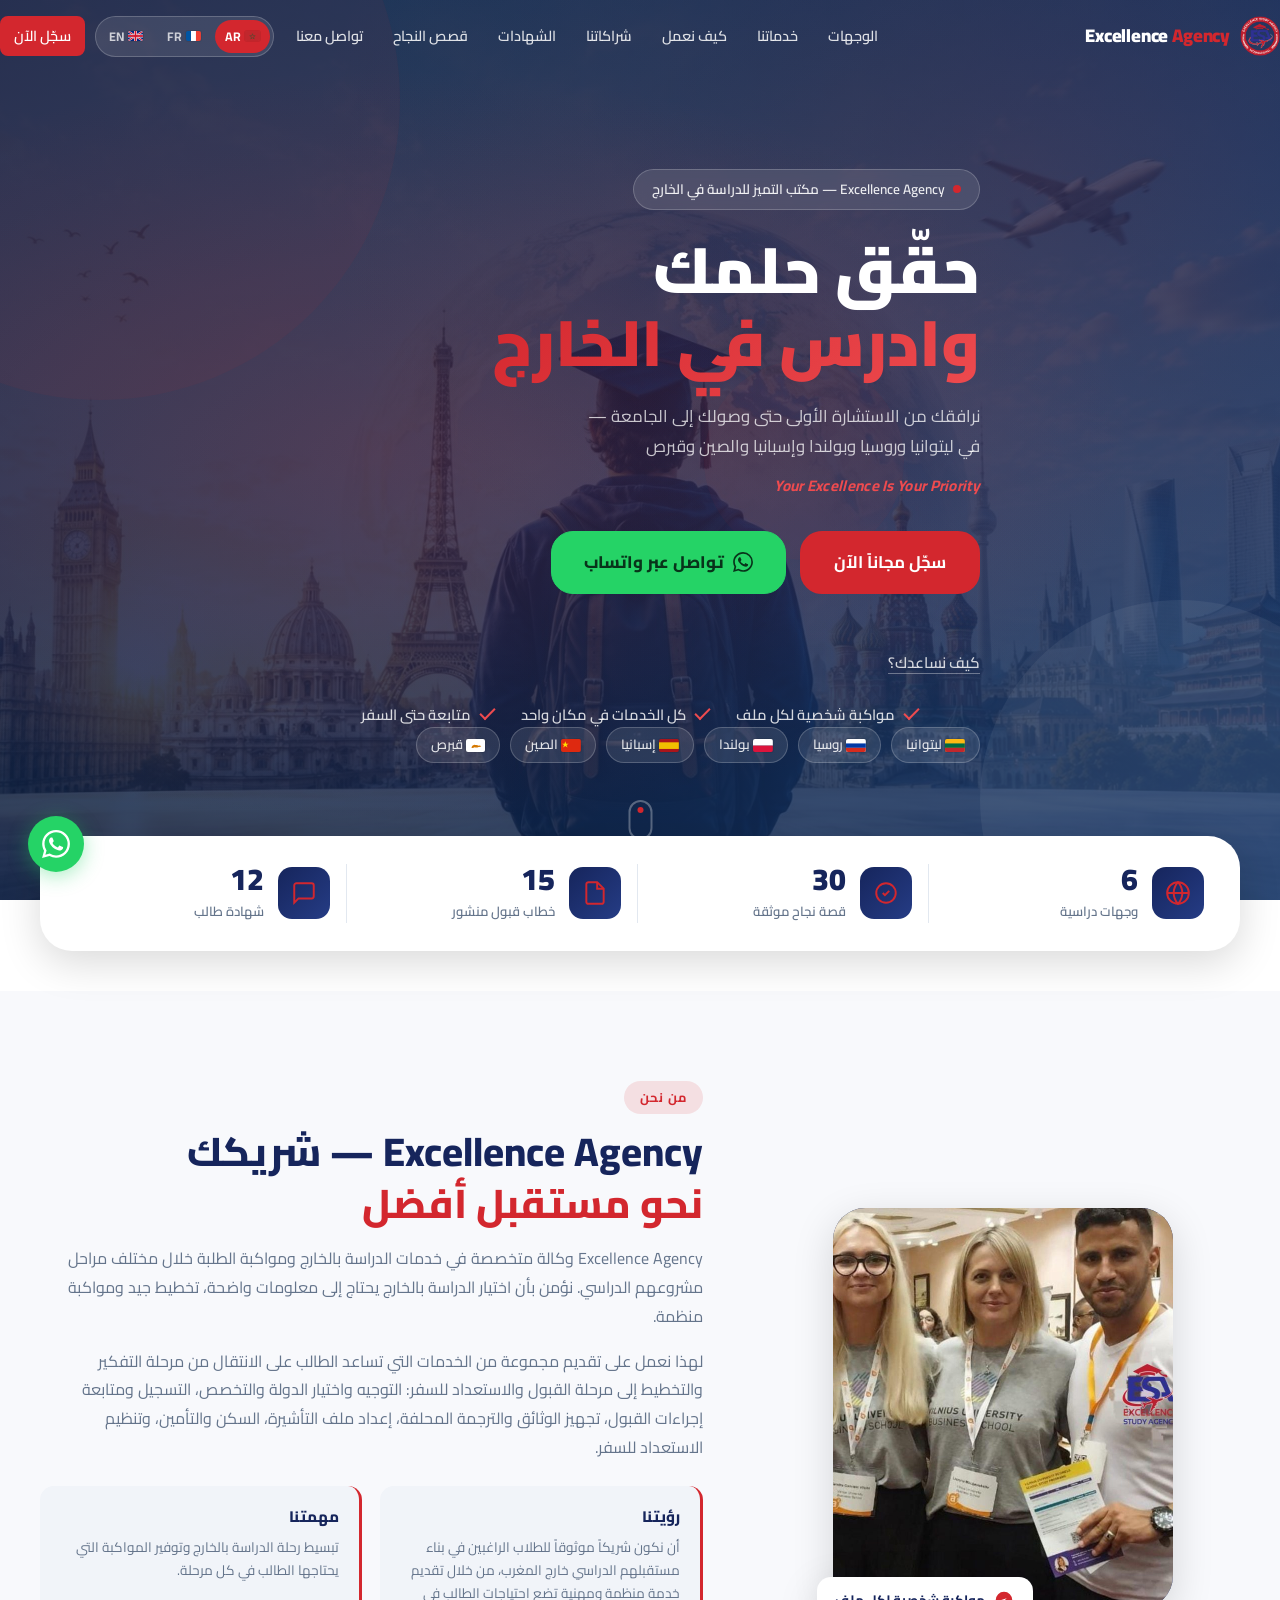
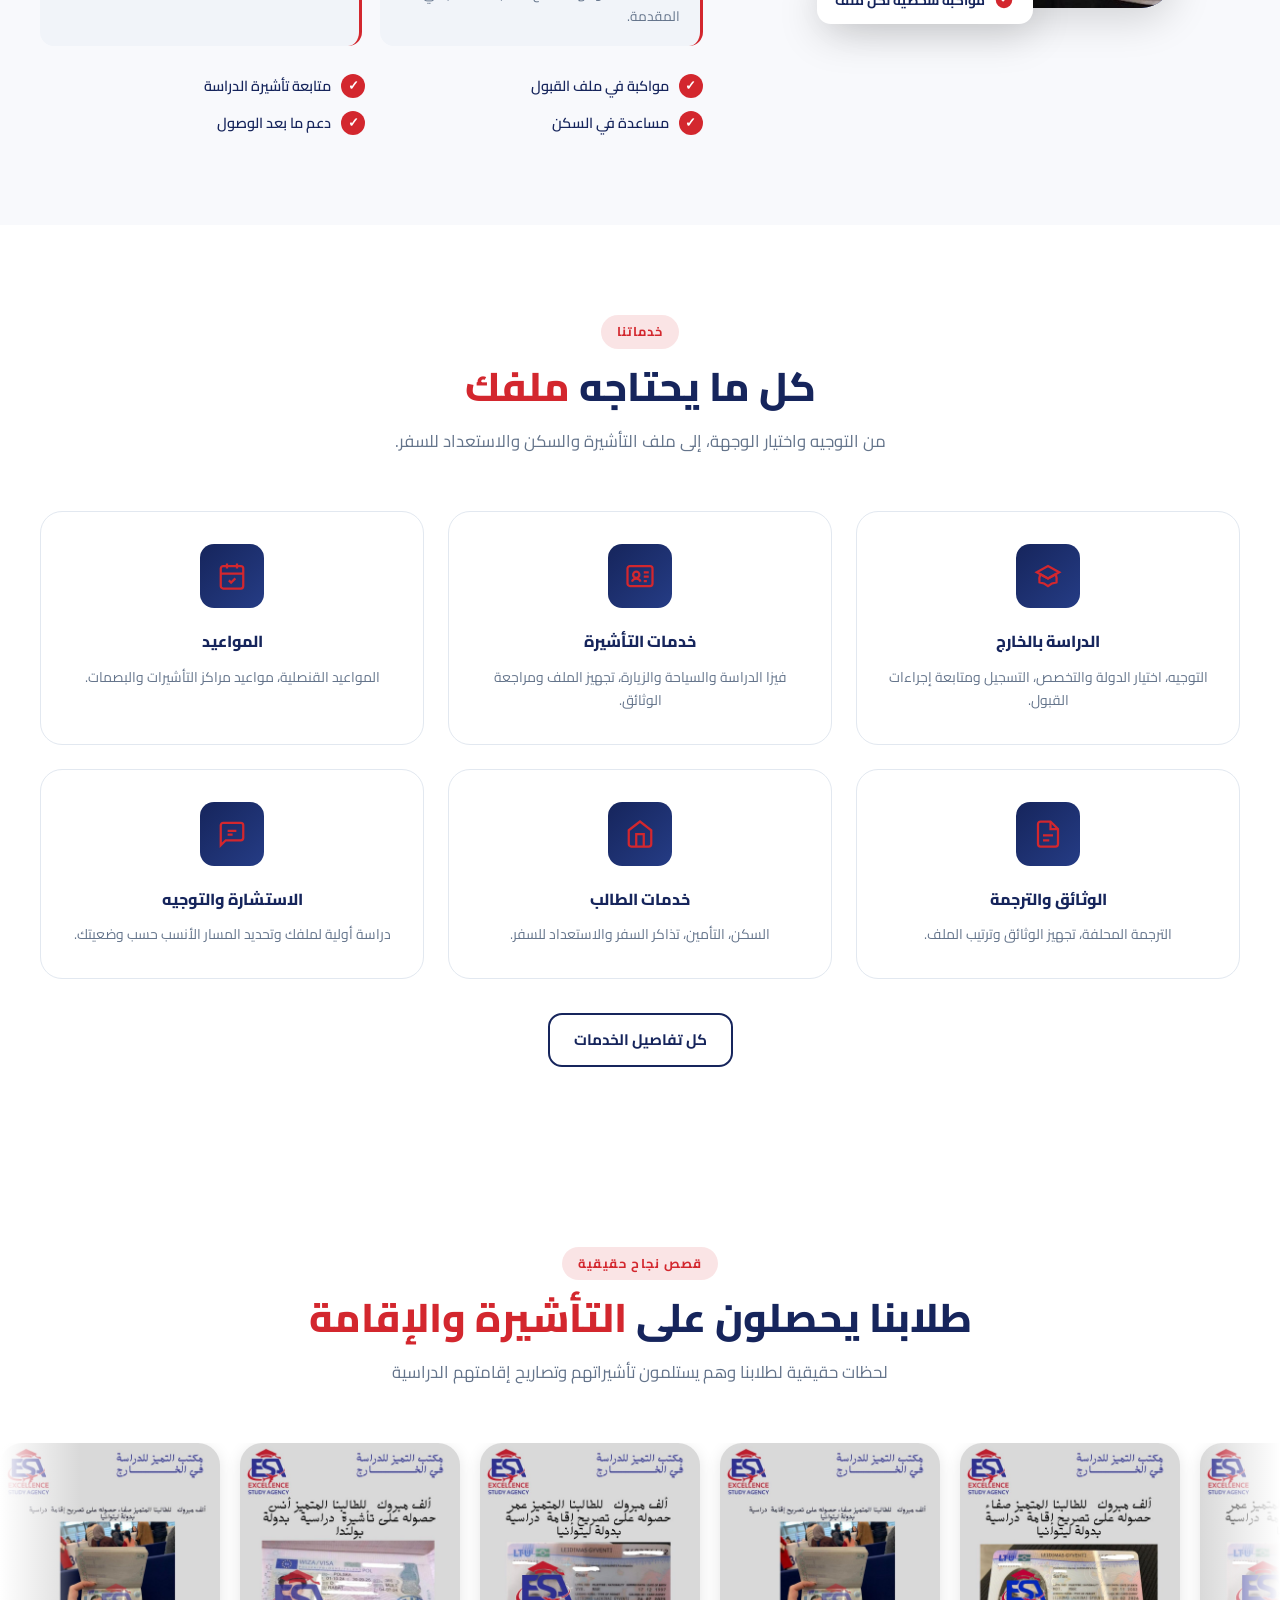
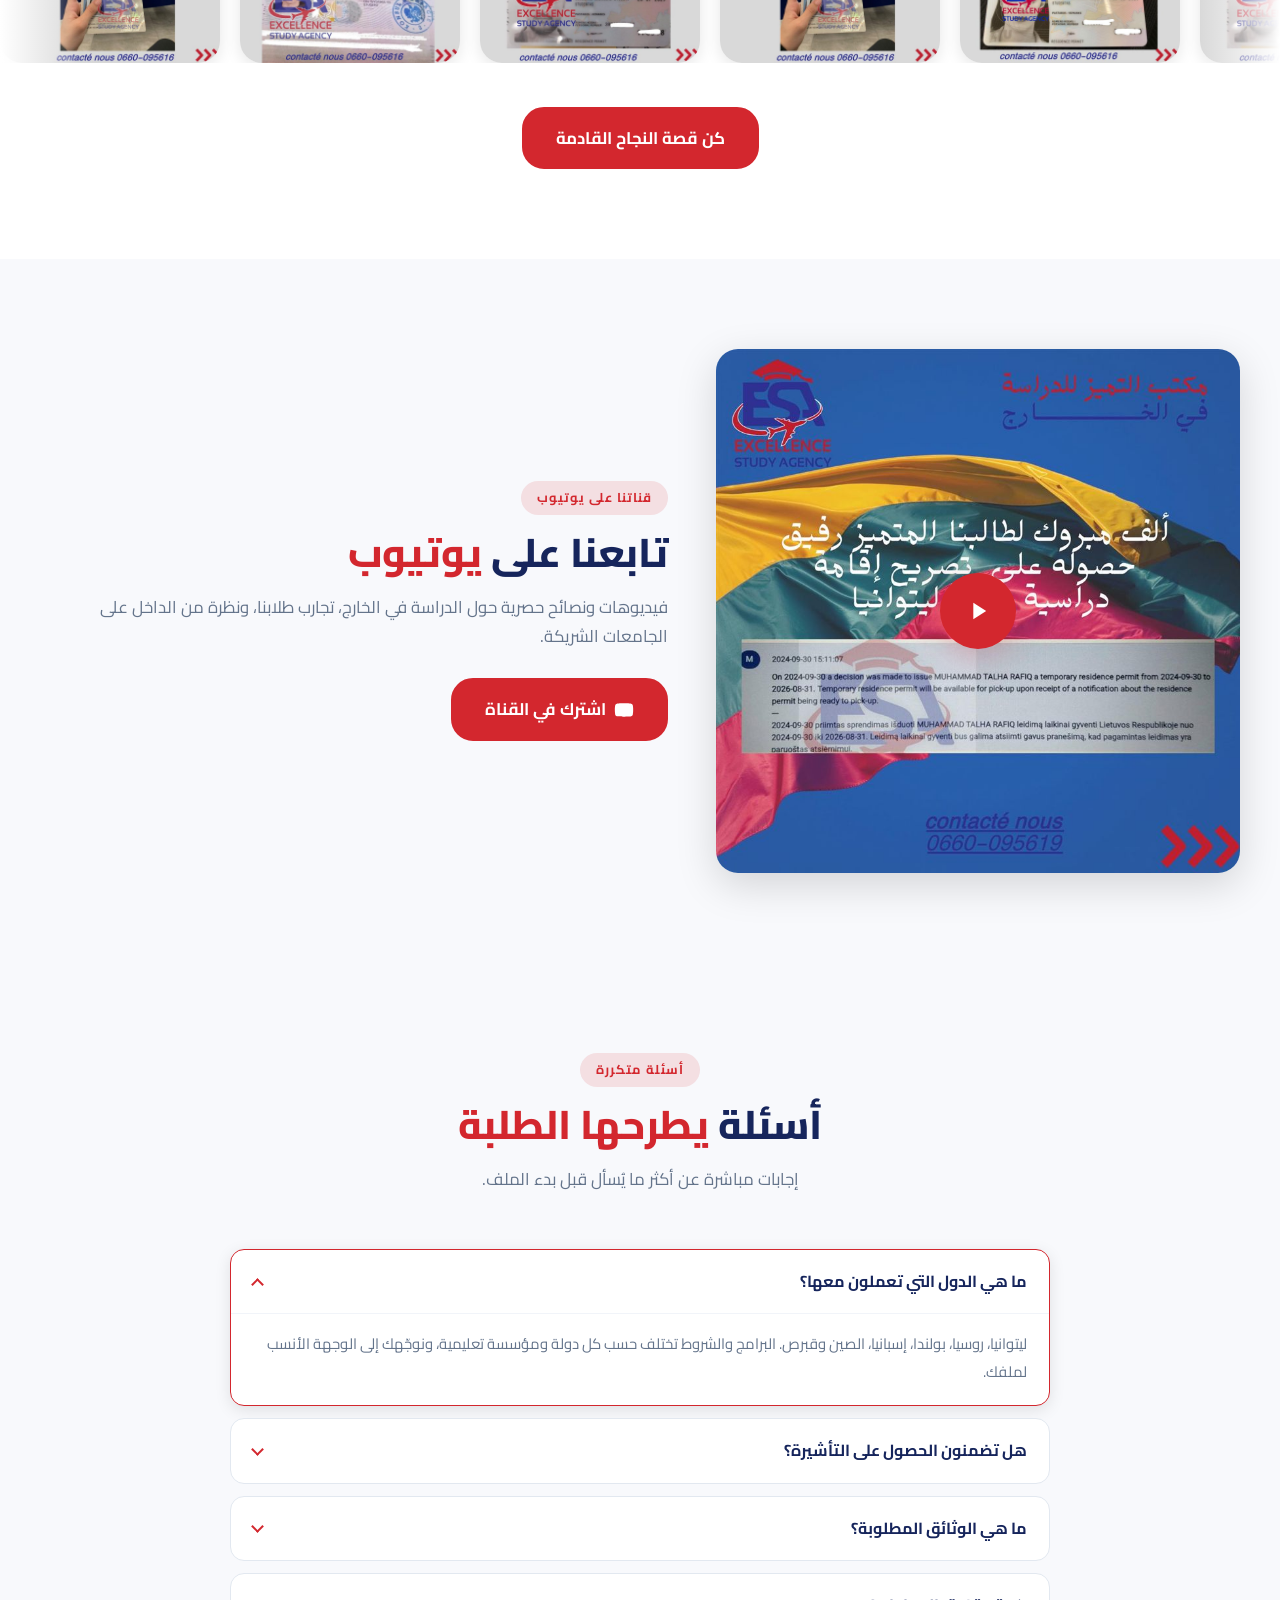
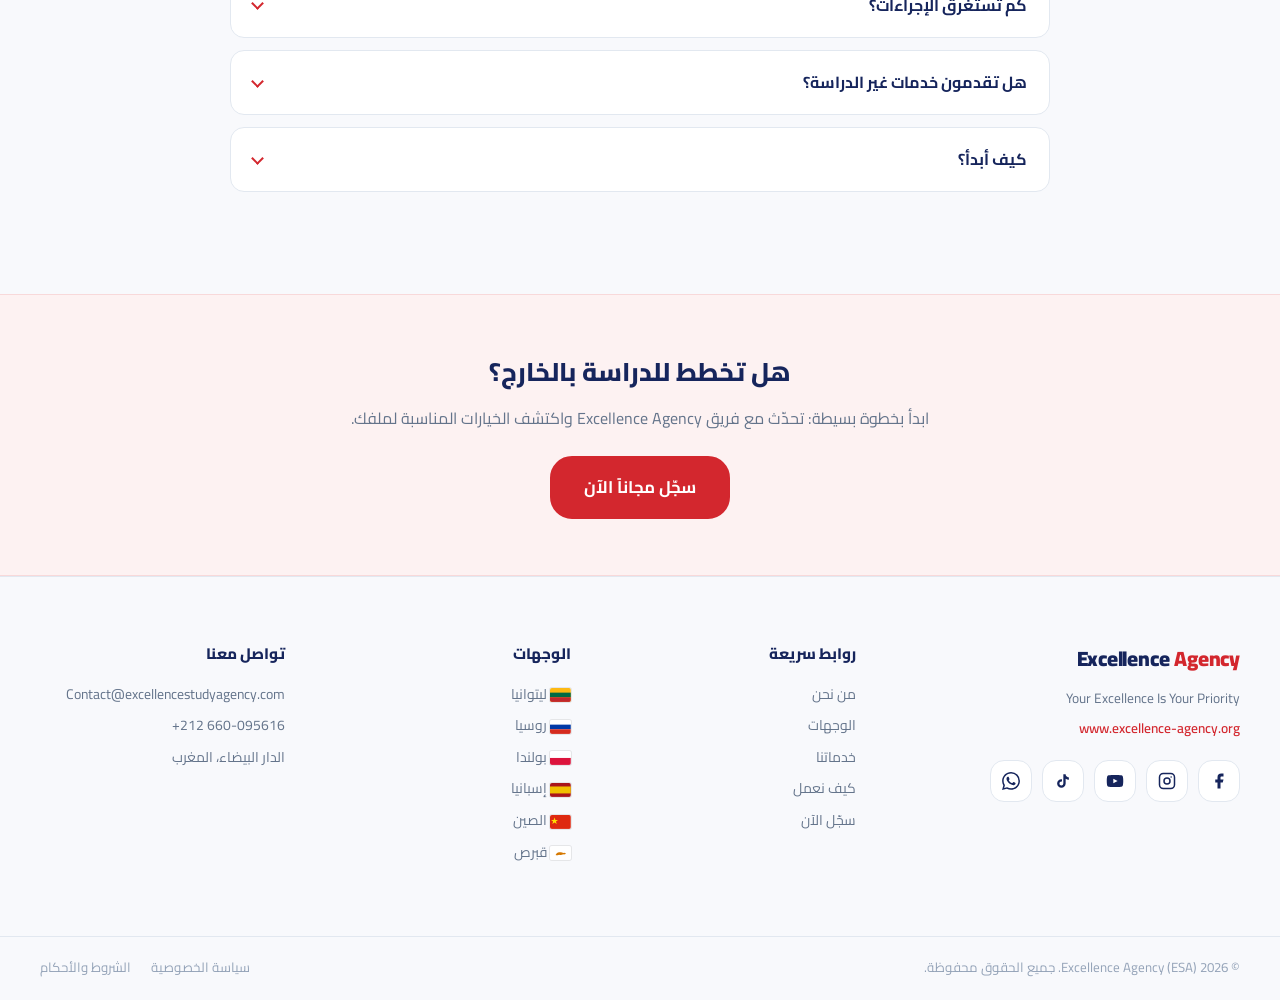
==== commit 664c3313: "Correct the tagline and the opening hours against the agency's own artwork THE TAGLINE WAS WRONG ON " ====
--- a/index.html
+++ b/index.html
@@ -67,7 +67,7 @@
       "url": "https://www.excellence-agency.org/",
       "logo": "https://www.excellence-agency.org/img/logo.png",
       "image": "https://www.excellence-agency.org/img/og-cover.jpg",
-      "slogan": "Your Excellence Is Our Priority",
+      "slogan": "Your Excellence Is Your Priority",
       "description": "وكالة متخصصة في خدمات الدراسة بالخارج ومواكبة الطلبة خلال مختلف مراحل مشروعهم الدراسي: التوجيه، التسجيل الجامعي، ملف التأشيرة، الوثائق والترجمة المحلفة، السكن والتأمين.",
       "email": "Contact@excellencestudyagency.com",
       "telephone": "+212660095616",
@@ -331,7 +331,7 @@
       نرافقك من الاستشارة الأولى حتى وصولك إلى الجامعة —<br />
       في ليتوانيا وروسيا وبولندا وإسبانيا والصين وقبرص
     </p>
-    <p class="hero-tagline animate-fade-up delay-2" data-i18n="hero.tagline">Your Excellence Is Our Priority</p>
+    <p class="hero-tagline animate-fade-up delay-2" data-i18n="hero.tagline">Your Excellence Is Your Priority</p>
     <div class="hero-actions animate-fade-up delay-3">
       <a href="apply.html" class="btn btn-primary btn-lg" data-i18n="hero.cta1">
         سجّل مجاناً الآن
@@ -634,7 +634,7 @@
   <div class="container footer-inner">
     <div class="footer-brand">
       <span class="logo-text footer-logo">Excellence <span class="logo-accent">Agency</span></span>
-      <p data-i18n="footer.tagline">Your Excellence Is Our Priority</p>
+      <p data-i18n="footer.tagline">Your Excellence Is Your Priority</p>
       <p class="footer-site">www.excellence-agency.org</p>
       <div class="footer-social">
         <a href="https://www.facebook.com/share/19CaDQ6mUM/?mibextid=wwXIfr" class="social-btn" aria-label="فيسبوك" target="_blank" rel="noopener">
--- a/css/style.css
+++ b/css/style.css
@@ -2687,3 +2687,130 @@
   .faq-item summary { font-size: .94rem; padding: 16px 18px; padding-inline-end: 46px; }
   .faq-answer { padding: 14px 18px 18px; }
 }
+
+
+/* ==========================================================================
+   STUDENT JOURNEY (how-it-works)
+   Seven stages, so a vertical rail rather than the old four-across strip:
+   seven items cannot sit on one connecting line, and a vertical list is what
+   reads as a journey on a phone.
+   ========================================================================== */
+
+.journey {
+  list-style: none;
+  margin: 0 auto;
+  padding: 0;
+  max-width: 820px;
+  position: relative;
+}
+
+/* The rail. Stops short at both ends so it does not overshoot the first and
+   last markers. */
+.journey::before {
+  content: "";
+  position: absolute;
+  inset-inline-start: 31px;
+  top: 26px;
+  bottom: 26px;
+  width: 2px;
+  background: linear-gradient(to bottom,
+              var(--gold) 0%, rgba(211,39,46,.35) 55%, var(--gray-200) 100%);
+}
+
+.journey-item {
+  position: relative;
+  padding-inline-start: 86px;
+  padding-bottom: 30px;
+}
+
+.journey-item:last-child { padding-bottom: 0; }
+
+.journey-marker {
+  position: absolute;
+  inset-inline-start: 0;
+  top: 0;
+  width: 64px;
+  height: 64px;
+  border-radius: 50%;
+  background: var(--gold);
+  color: var(--white);
+  font-size: 1.15rem;
+  font-weight: 900;
+  display: flex;
+  align-items: center;
+  justify-content: center;
+  box-shadow: 0 0 0 7px var(--white), var(--shadow-gold);
+  transition: var(--transition);
+}
+
+/* direction:ltr belongs on the digits, NOT on the marker. Set on the marker it
+   makes that element resolve its OWN inset-inline-start against LTR, so the
+   circle jumps to the left while the rail stays on the right in Arabic. */
+.journey-marker span { direction: ltr; unicode-bidi: isolate; }
+
+.journey-item:hover .journey-marker {
+  background: var(--navy);
+  transform: scale(1.06);
+}
+
+.journey-body {
+  background: var(--white);
+  border: 1px solid var(--gray-200);
+  border-radius: var(--radius);
+  padding: 18px 22px;
+  min-height: 64px;
+  transition: var(--transition);
+}
+
+.journey-item:hover .journey-body {
+  border-color: var(--gold);
+  box-shadow: var(--shadow);
+}
+
+.journey-body h3 {
+  display: flex;
+  align-items: center;
+  gap: 10px;
+  font-size: 1.02rem;
+  font-weight: 800;
+  color: var(--navy);
+  margin: 0 0 8px;
+  text-align: start;
+}
+
+.journey-emoji { font-size: 1.25rem; line-height: 1; flex: none; }
+
+.journey-body p {
+  margin: 0;
+  font-size: .91rem;
+  line-height: 1.85;
+  color: var(--text-muted);
+  text-align: start;
+}
+
+.journey-outro {
+  max-width: 820px;
+  margin: 38px auto 0;
+  text-align: center;
+  font-size: 1.02rem;
+  font-weight: 700;
+  line-height: 1.8;
+  color: var(--navy);
+  background: rgba(211,39,46,.06);
+  border: 1px solid rgba(211,39,46,.16);
+  border-radius: var(--radius);
+  padding: 20px 24px;
+}
+
+@media (max-width: 640px) {
+  .journey::before { inset-inline-start: 23px; }
+  .journey-item { padding-inline-start: 64px; padding-bottom: 24px; }
+  .journey-marker {
+    width: 48px; height: 48px;
+    font-size: .98rem;
+    box-shadow: 0 0 0 5px var(--white), var(--shadow-gold);
+  }
+  .journey-body { padding: 15px 17px; }
+  .journey-body h3 { font-size: .95rem; }
+  .journey-outro { font-size: .94rem; padding: 17px 18px; }
+}
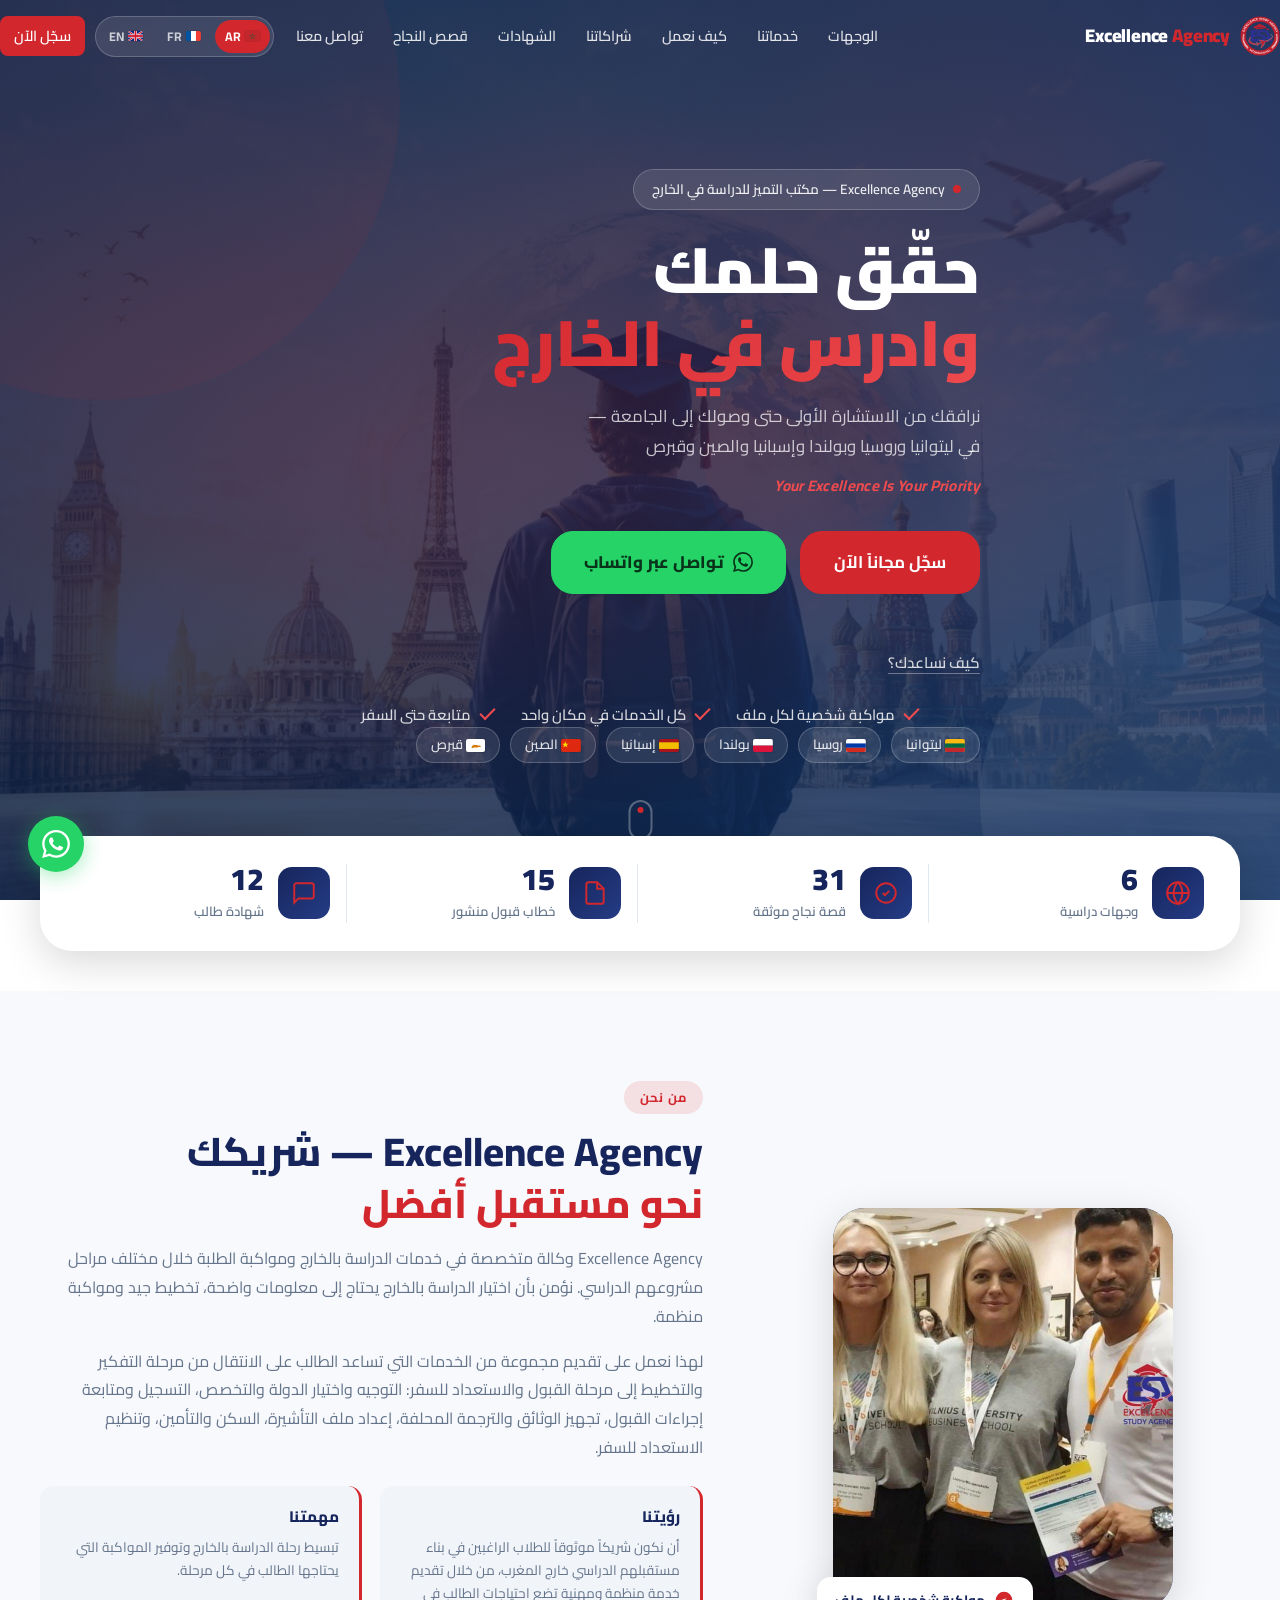
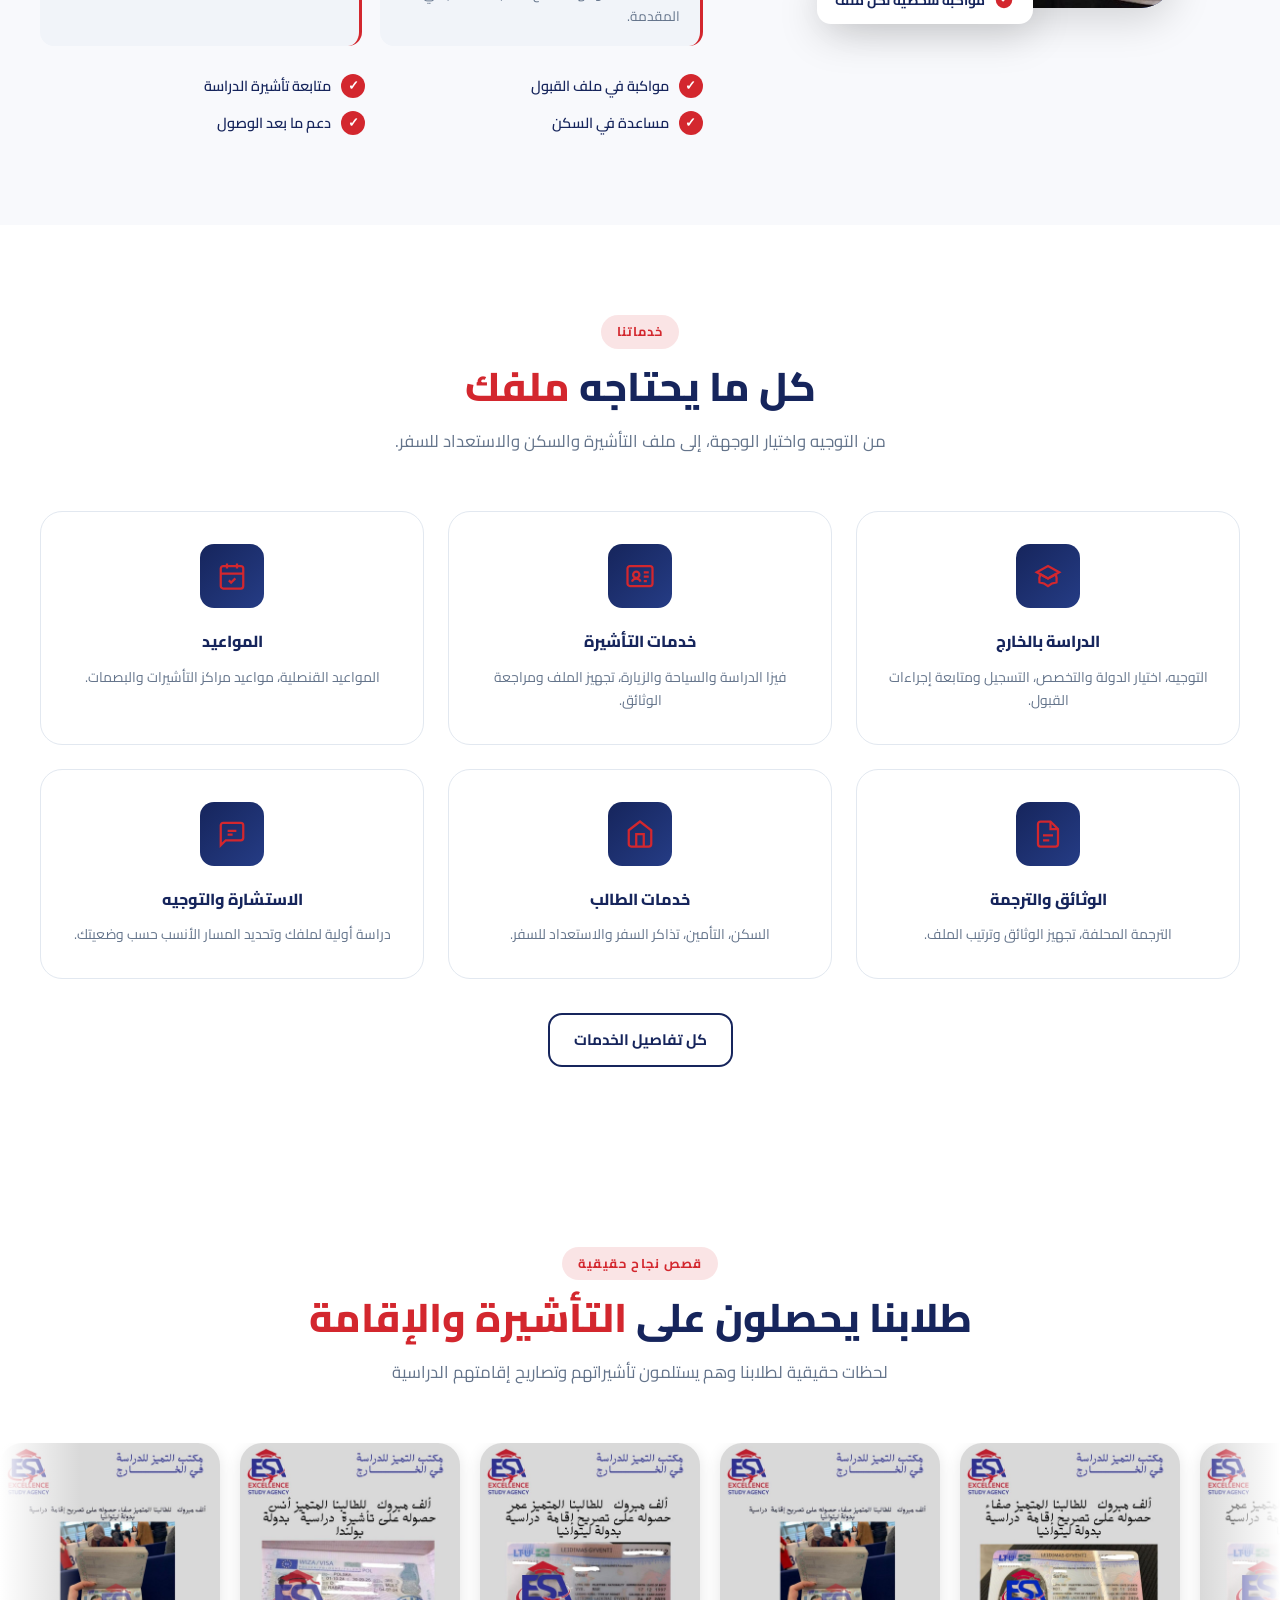
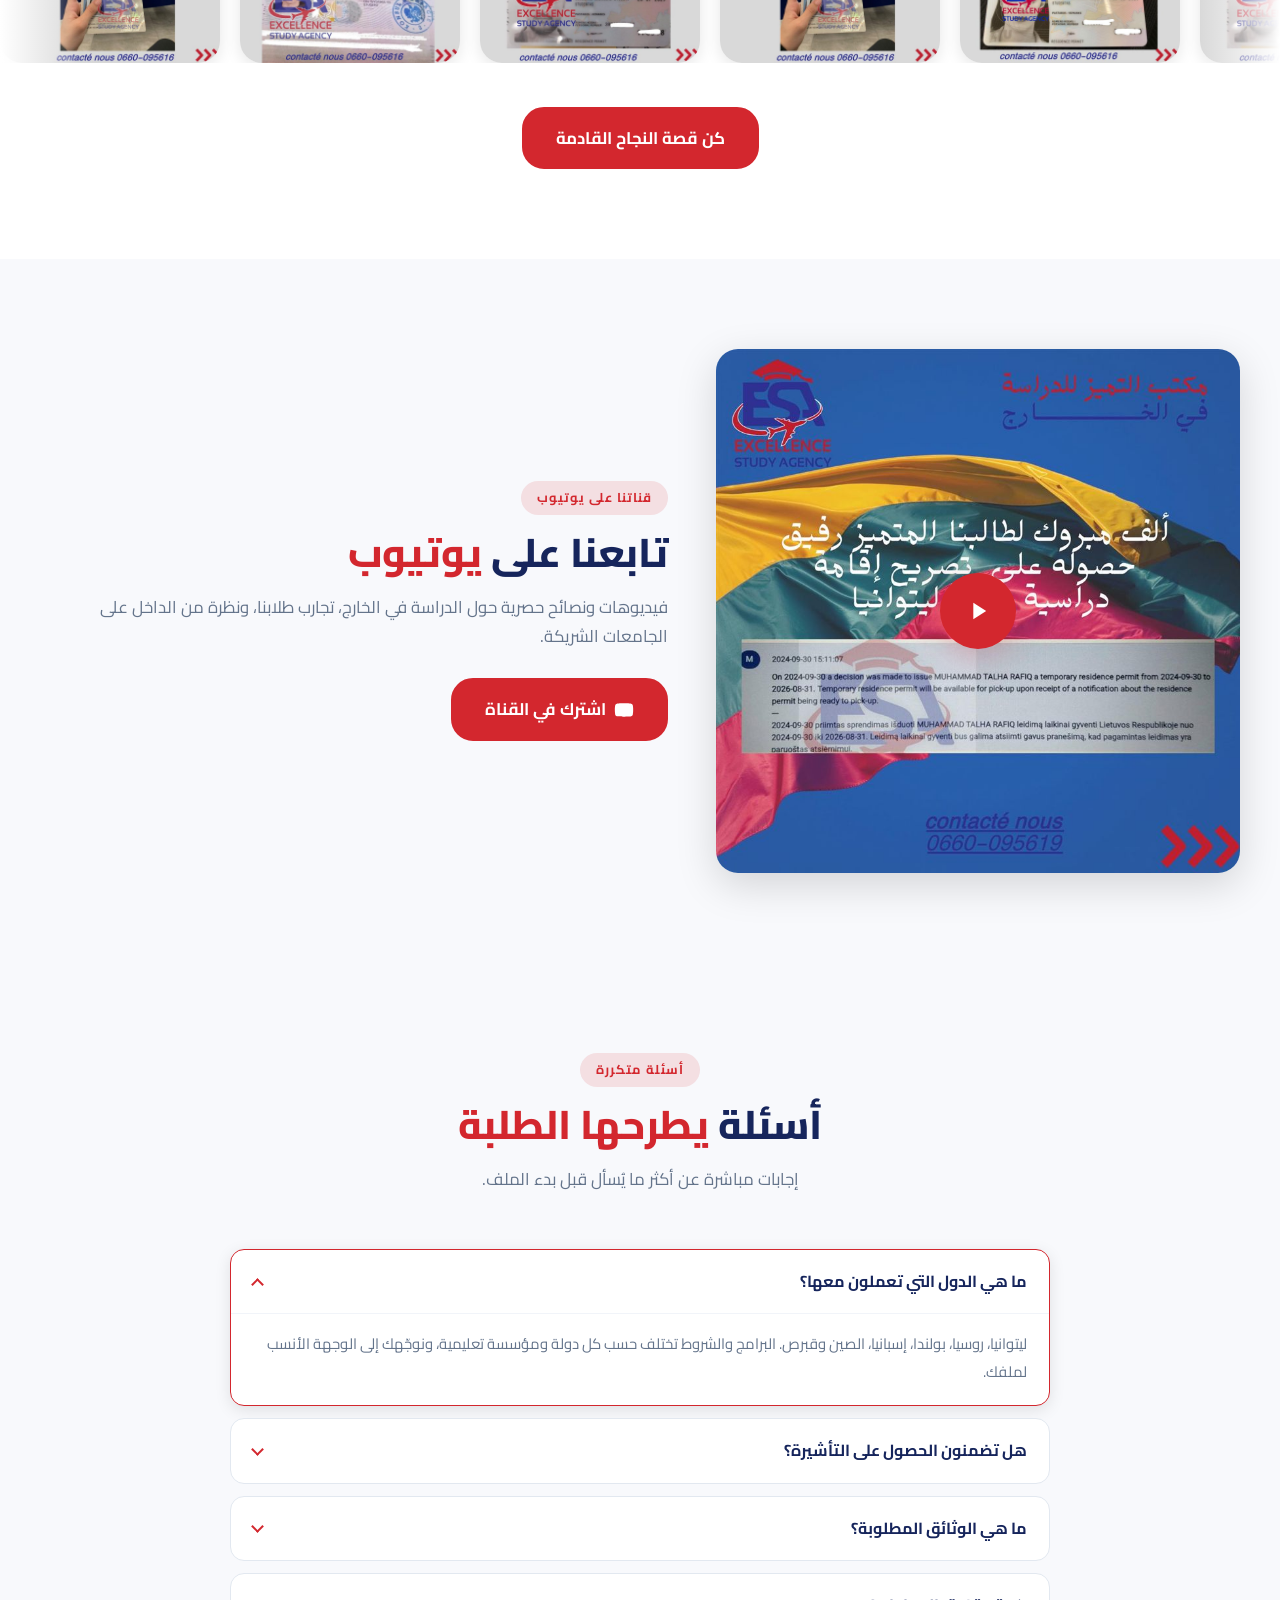
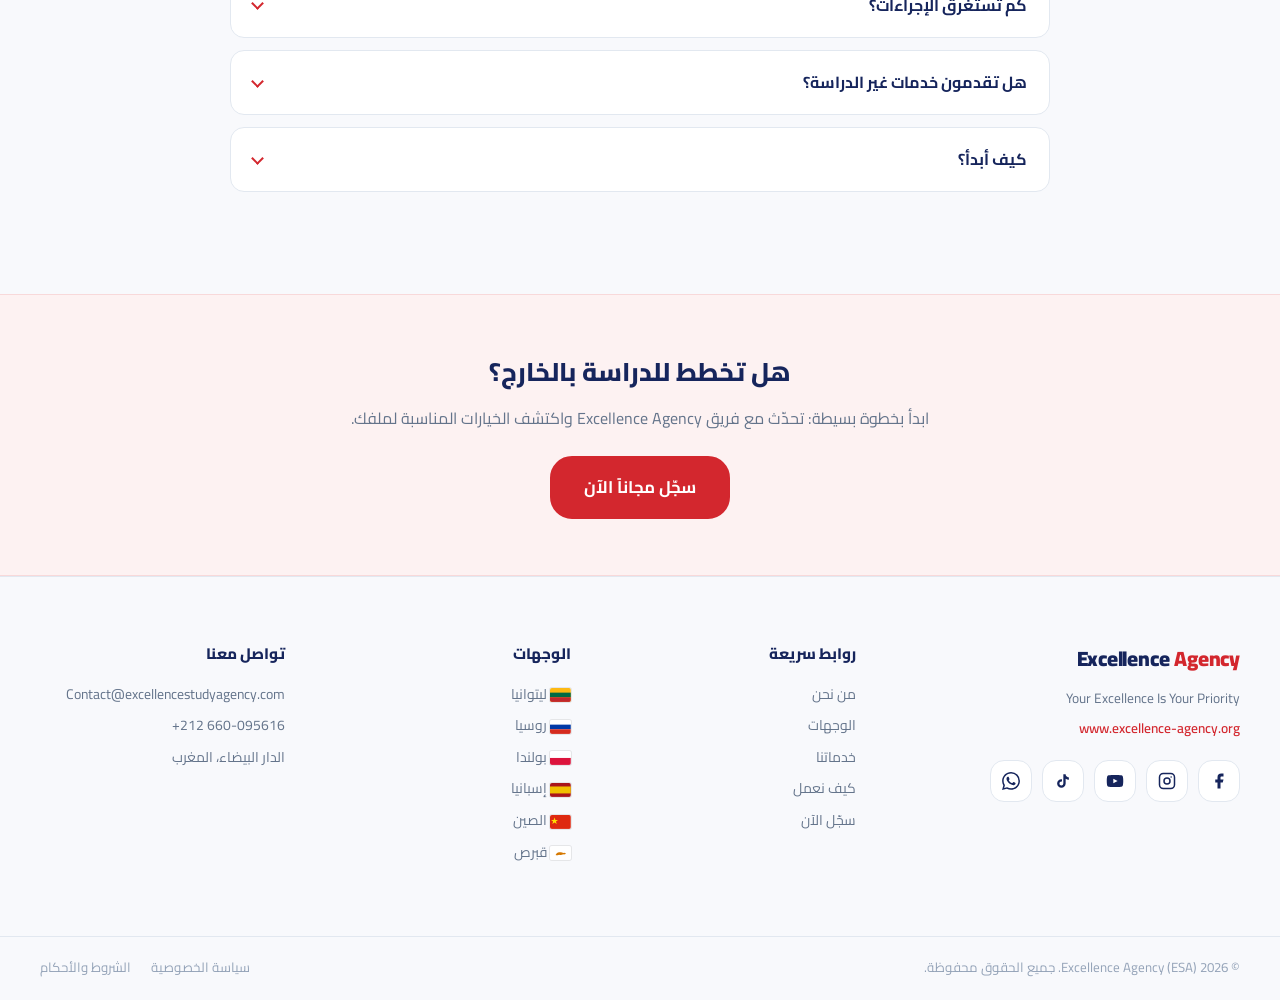
==== commit db27a82f: "Add Moussa's residence-permit poster to the success carousel The poster is 9:16 story format, but .v" ====
--- a/index.html
+++ b/index.html
@@ -381,7 +381,7 @@
         <svg width="26" height="26" viewBox="0 0 24 24" fill="none" stroke="currentColor" stroke-width="1.8"><path d="M9 12l2 2 4-4m6 2a9 9 0 11-18 0 9 9 0 0118 0z"/></svg>
       </div>
       <div class="stat-text">
-        <span><span class="stat-number" data-count="30">0</span></span>
+        <span><span class="stat-number" data-count="31">0</span></span>
         <p class="stat-label" data-i18n="stats.proof.visas">قصة نجاح موثقة</p>
       </div>
     </div>
@@ -548,6 +548,7 @@
       <button type="button" class="visa-slide"><img src="img/success/success-28.jpg" alt="طالب حصل على تأشيرة دراسية" loading="lazy" width="900" height="900" /></button>
       <button type="button" class="visa-slide"><img src="img/success/success-29.jpg" alt="طالب حصل على تأشيرة دراسية" loading="lazy" width="900" height="900" /></button>
       <button type="button" class="visa-slide"><img src="img/success/success-30.jpg" alt="طالب حصل على تأشيرة دراسية" loading="lazy" width="900" height="900" /></button>
+      <button type="button" class="visa-slide"><img src="img/success/success-31.jpg" alt="الطالب موسى حصل على تصريح إقامة دراسية بليتوانيا" loading="lazy" width="1200" height="1200" /></button>
     </div>
   </div>
   <div class="container">
